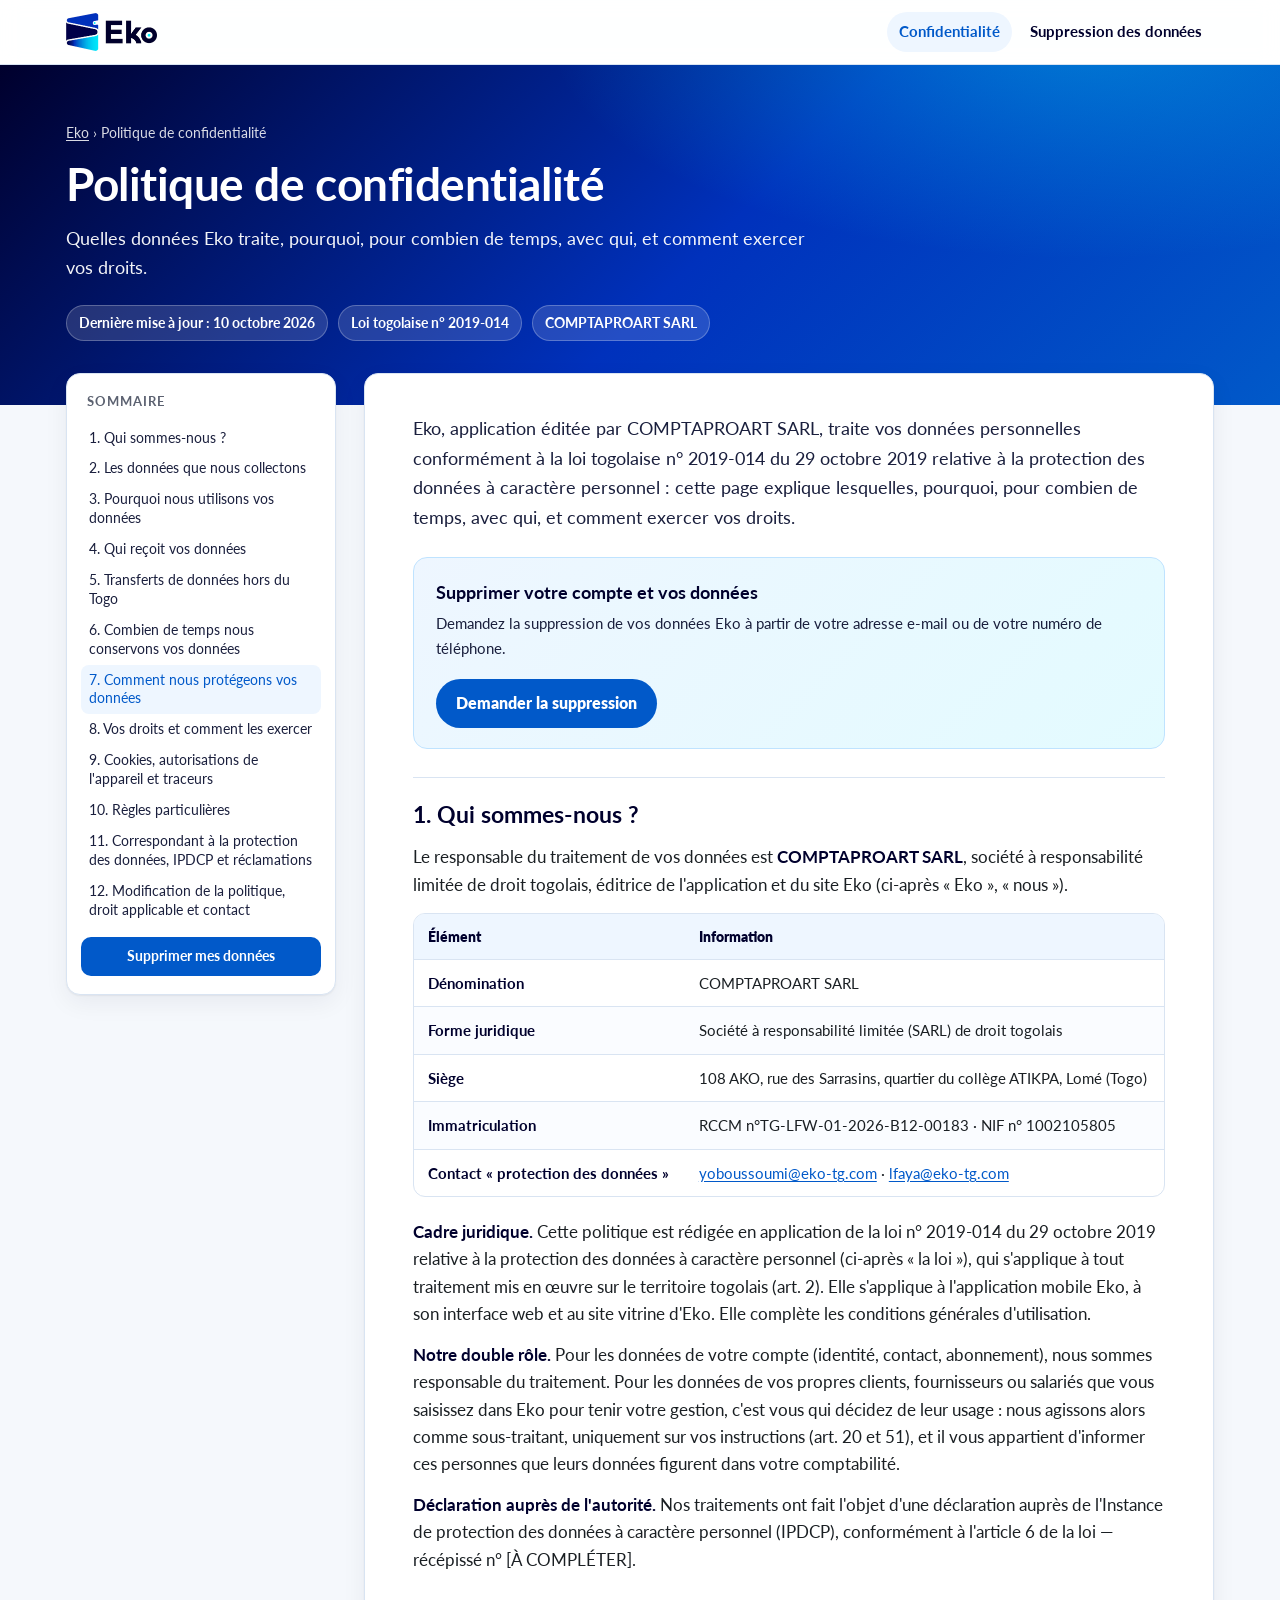
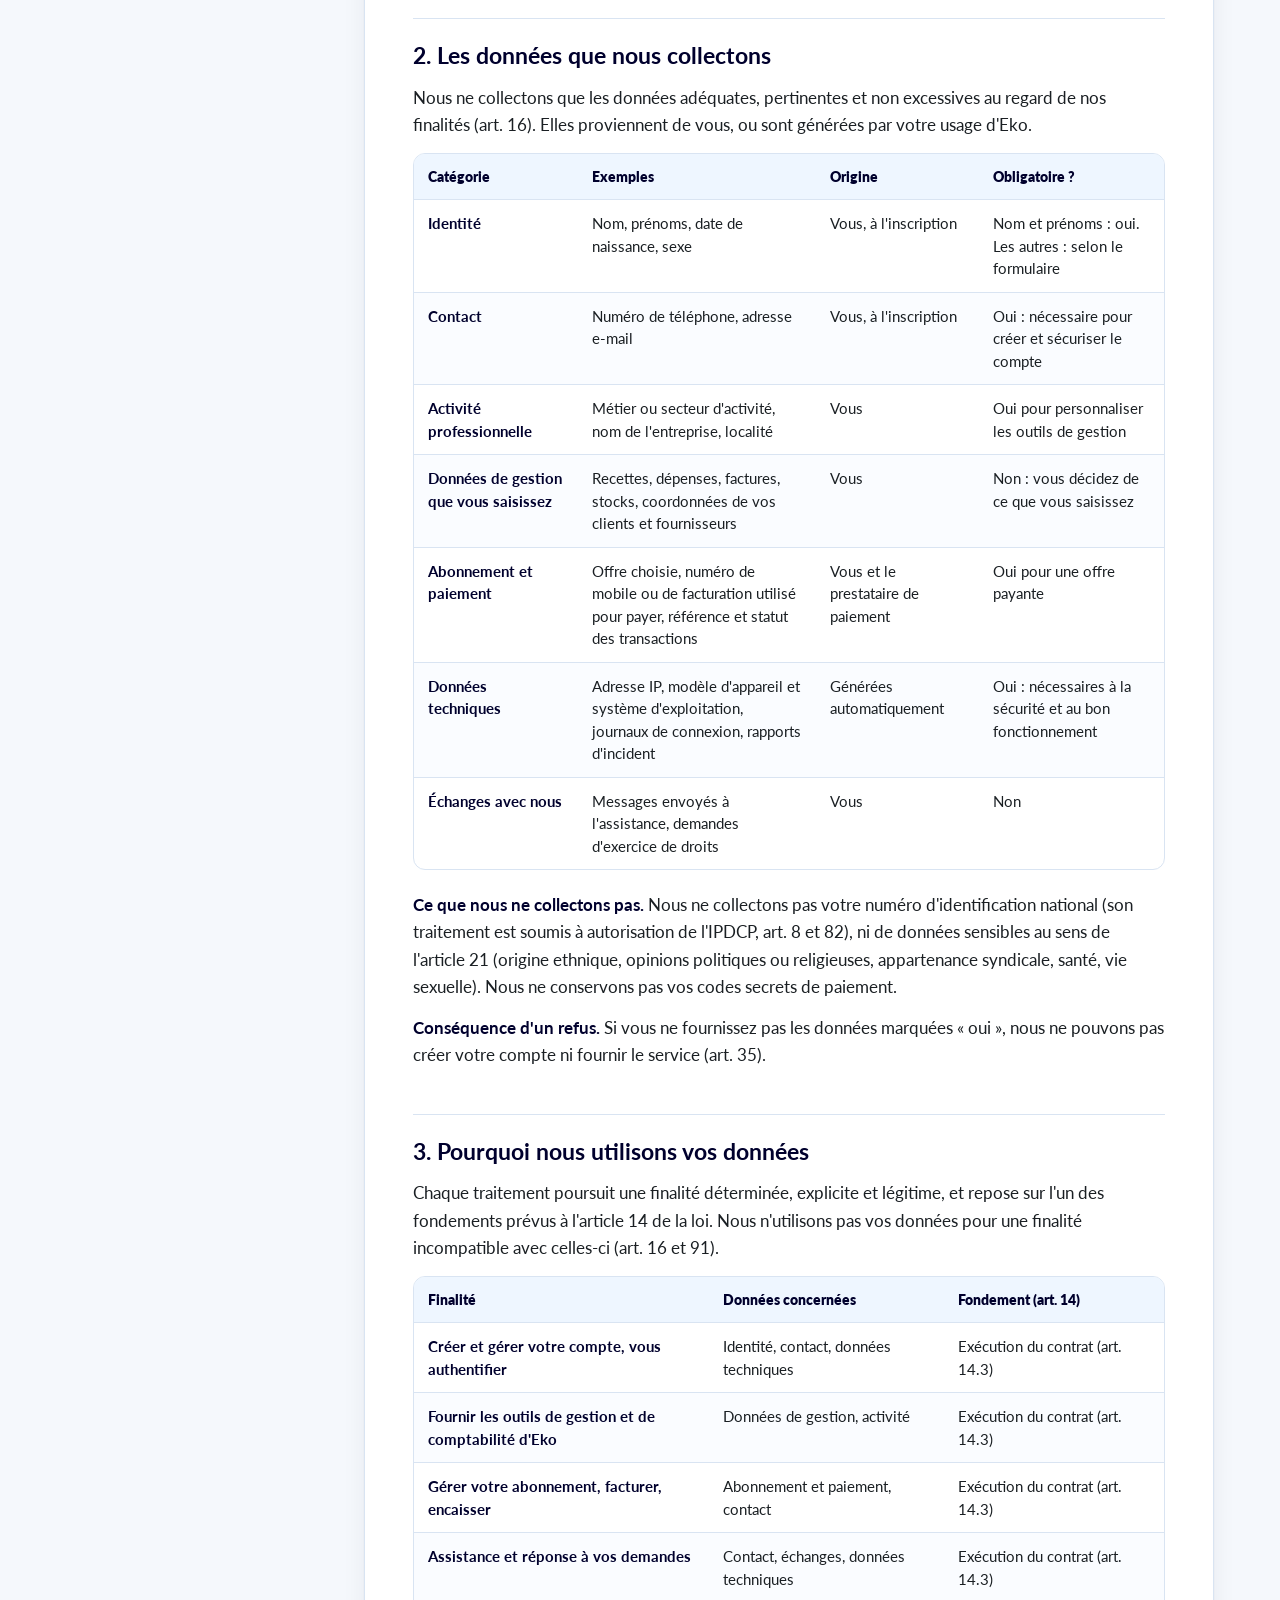
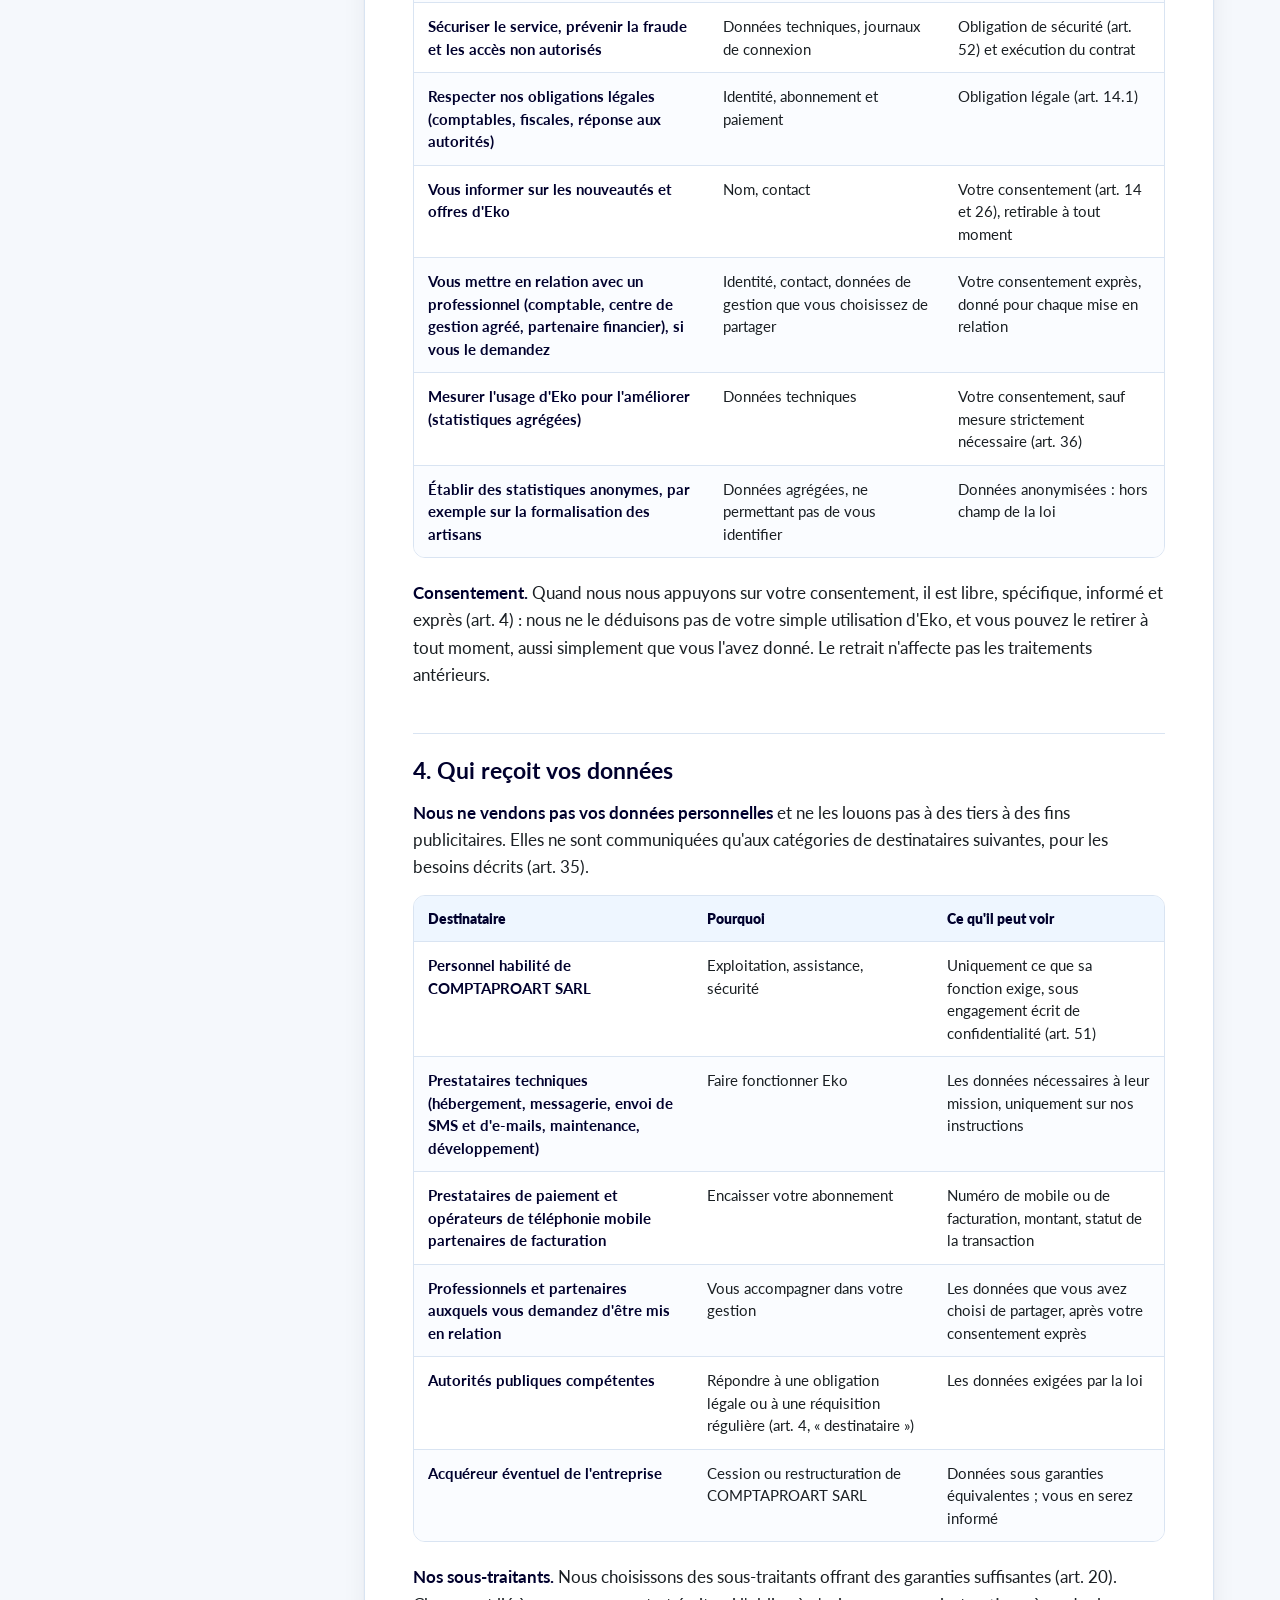
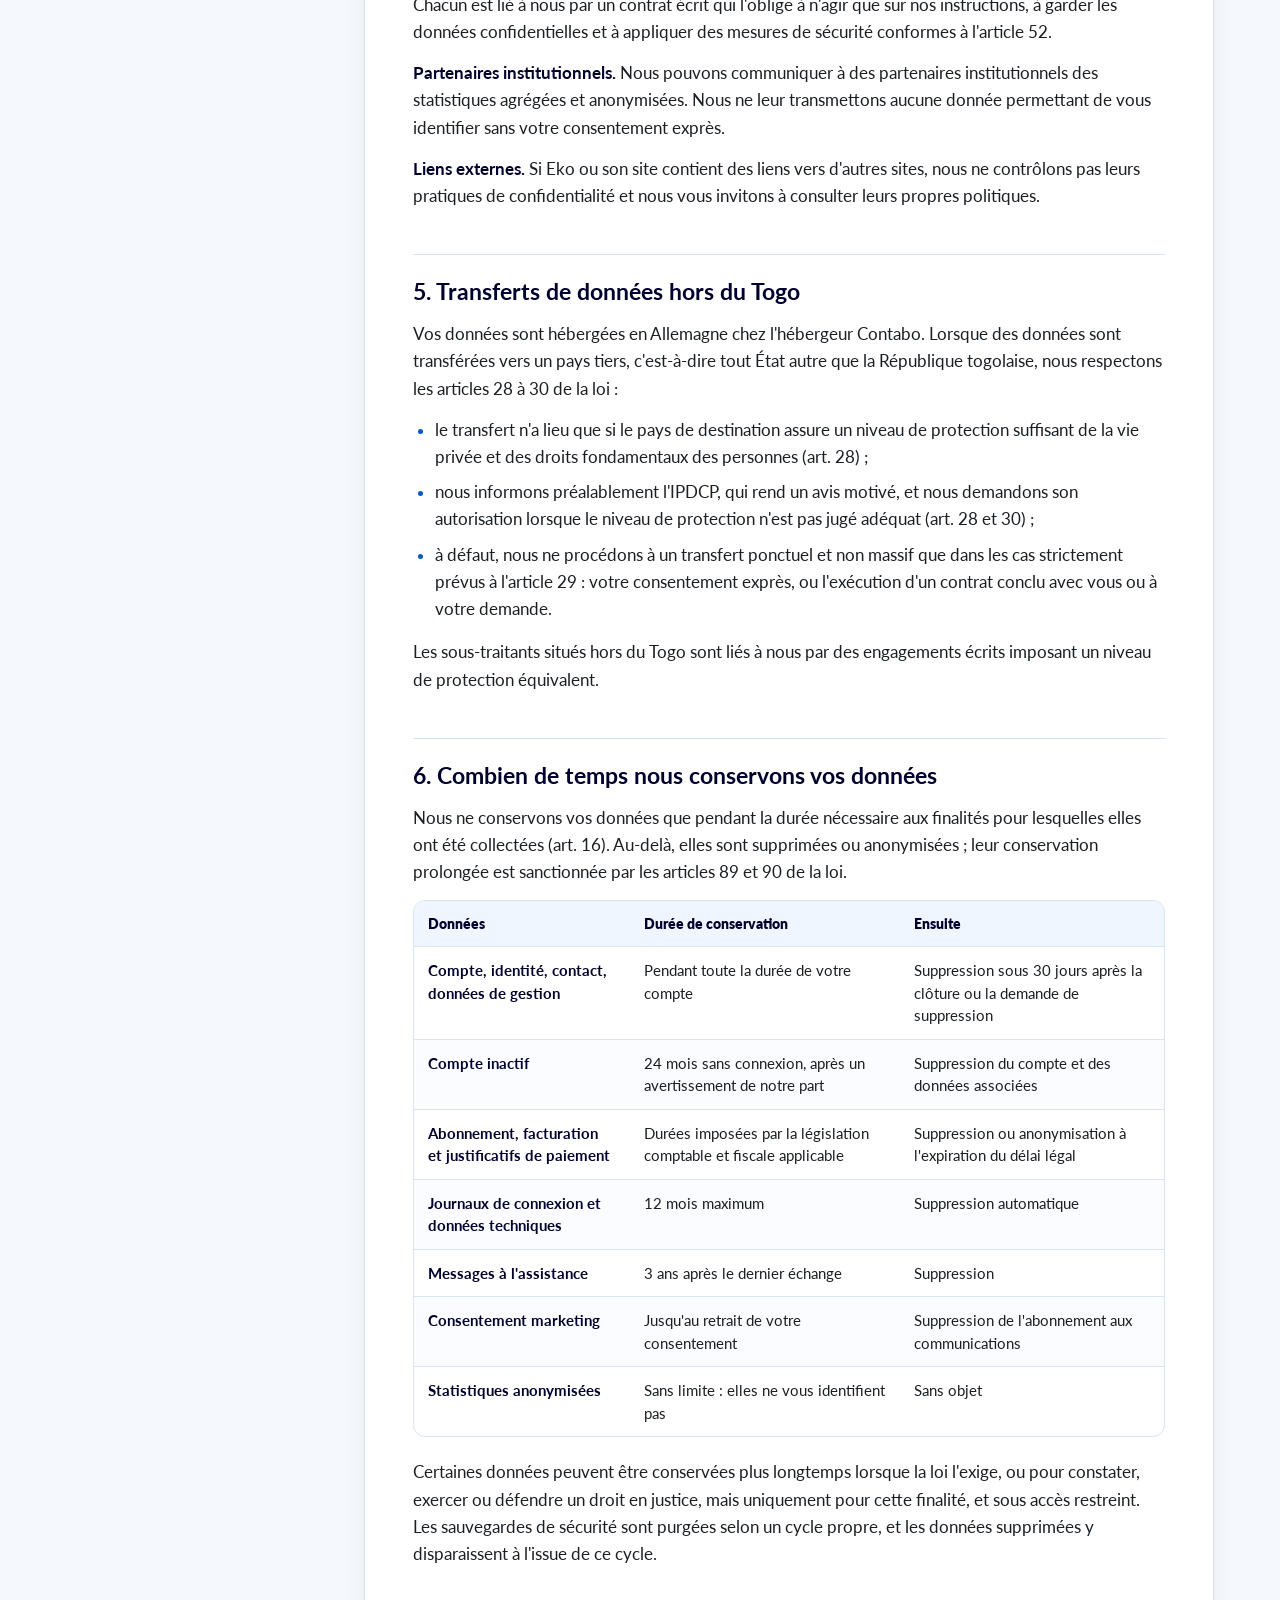
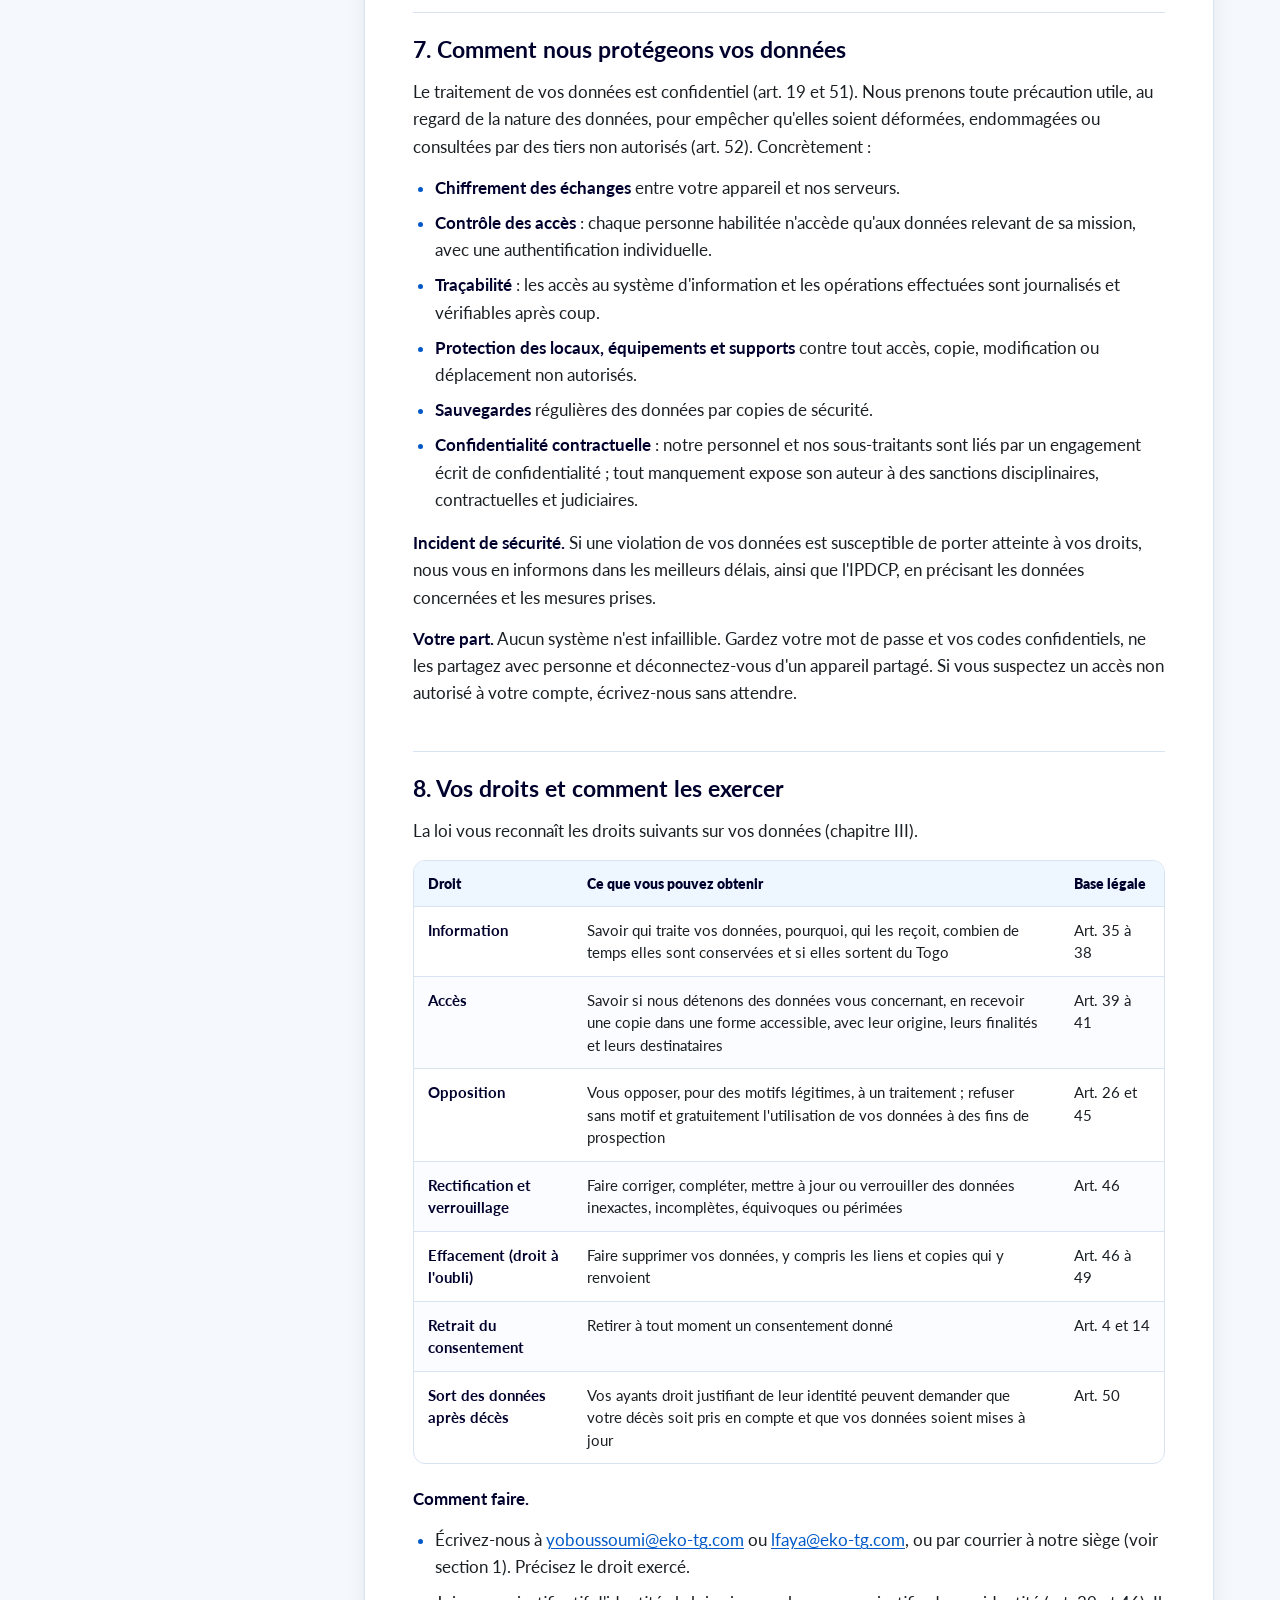
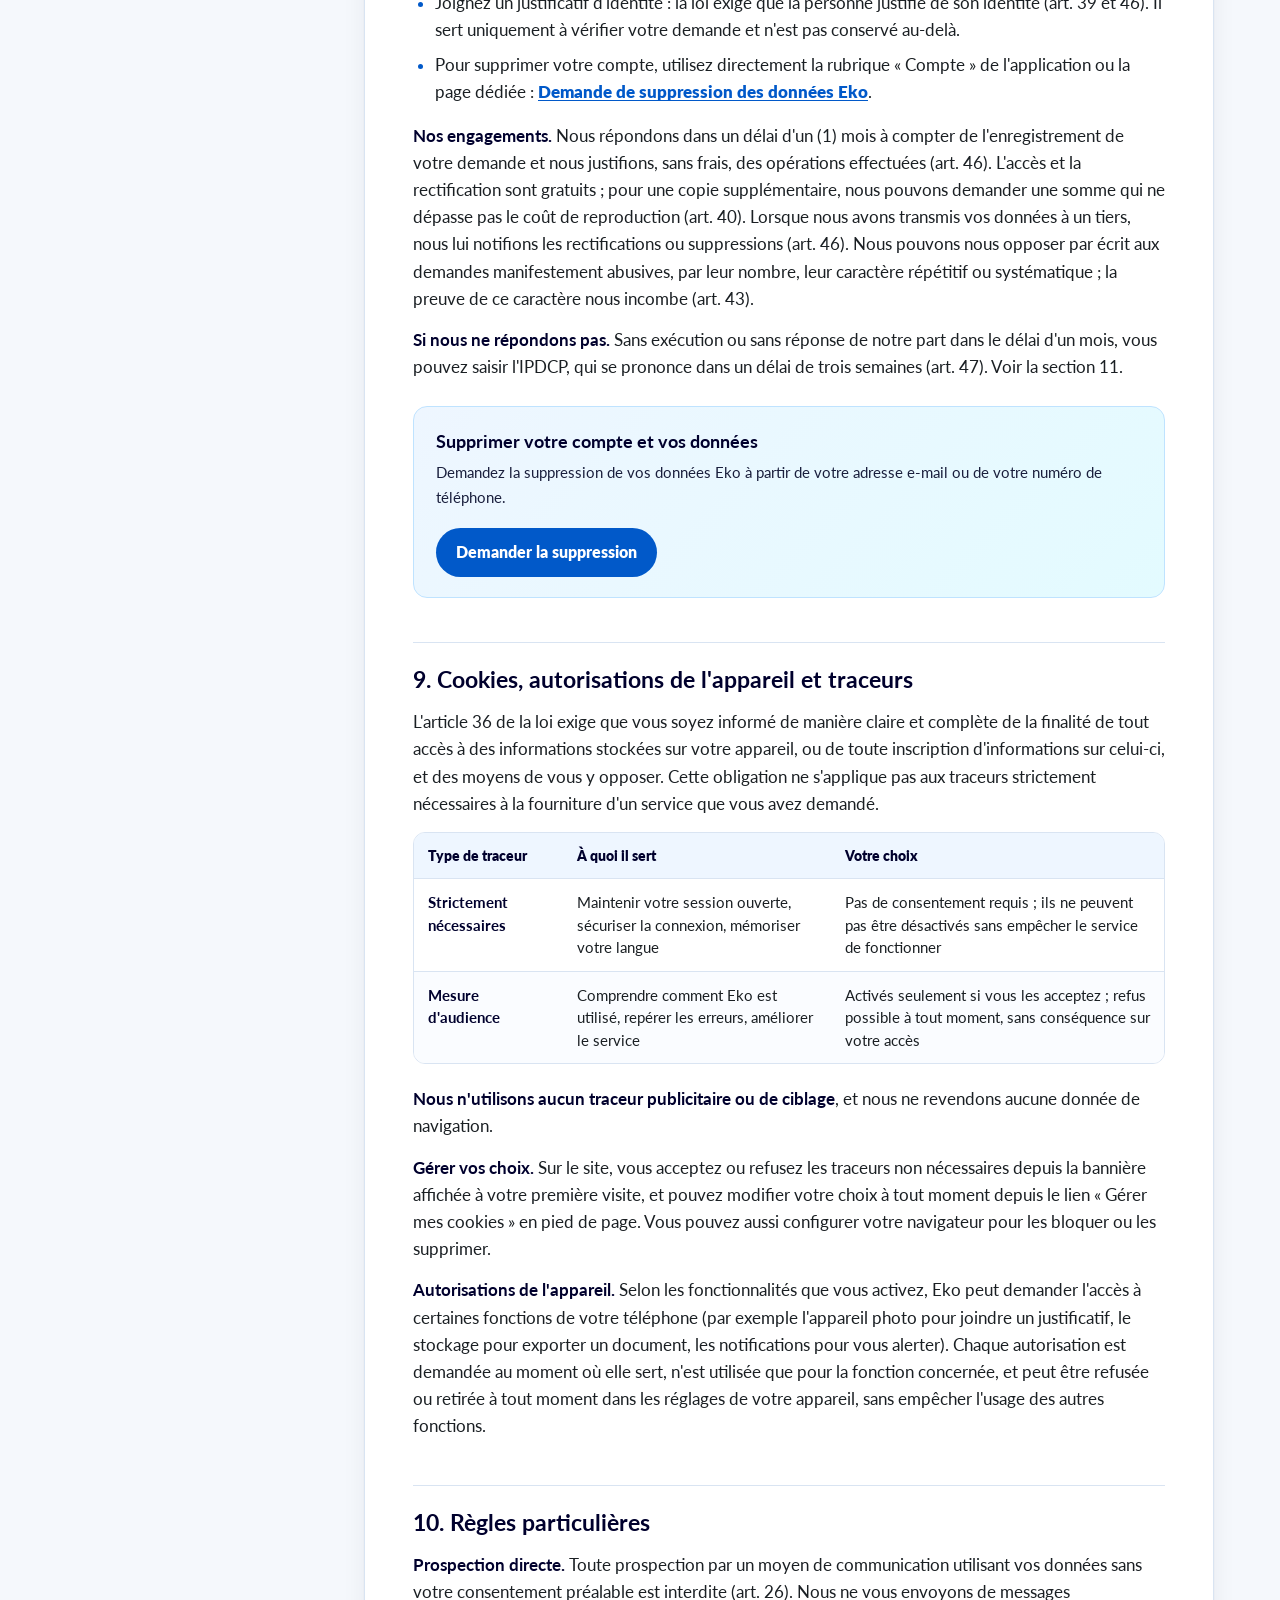
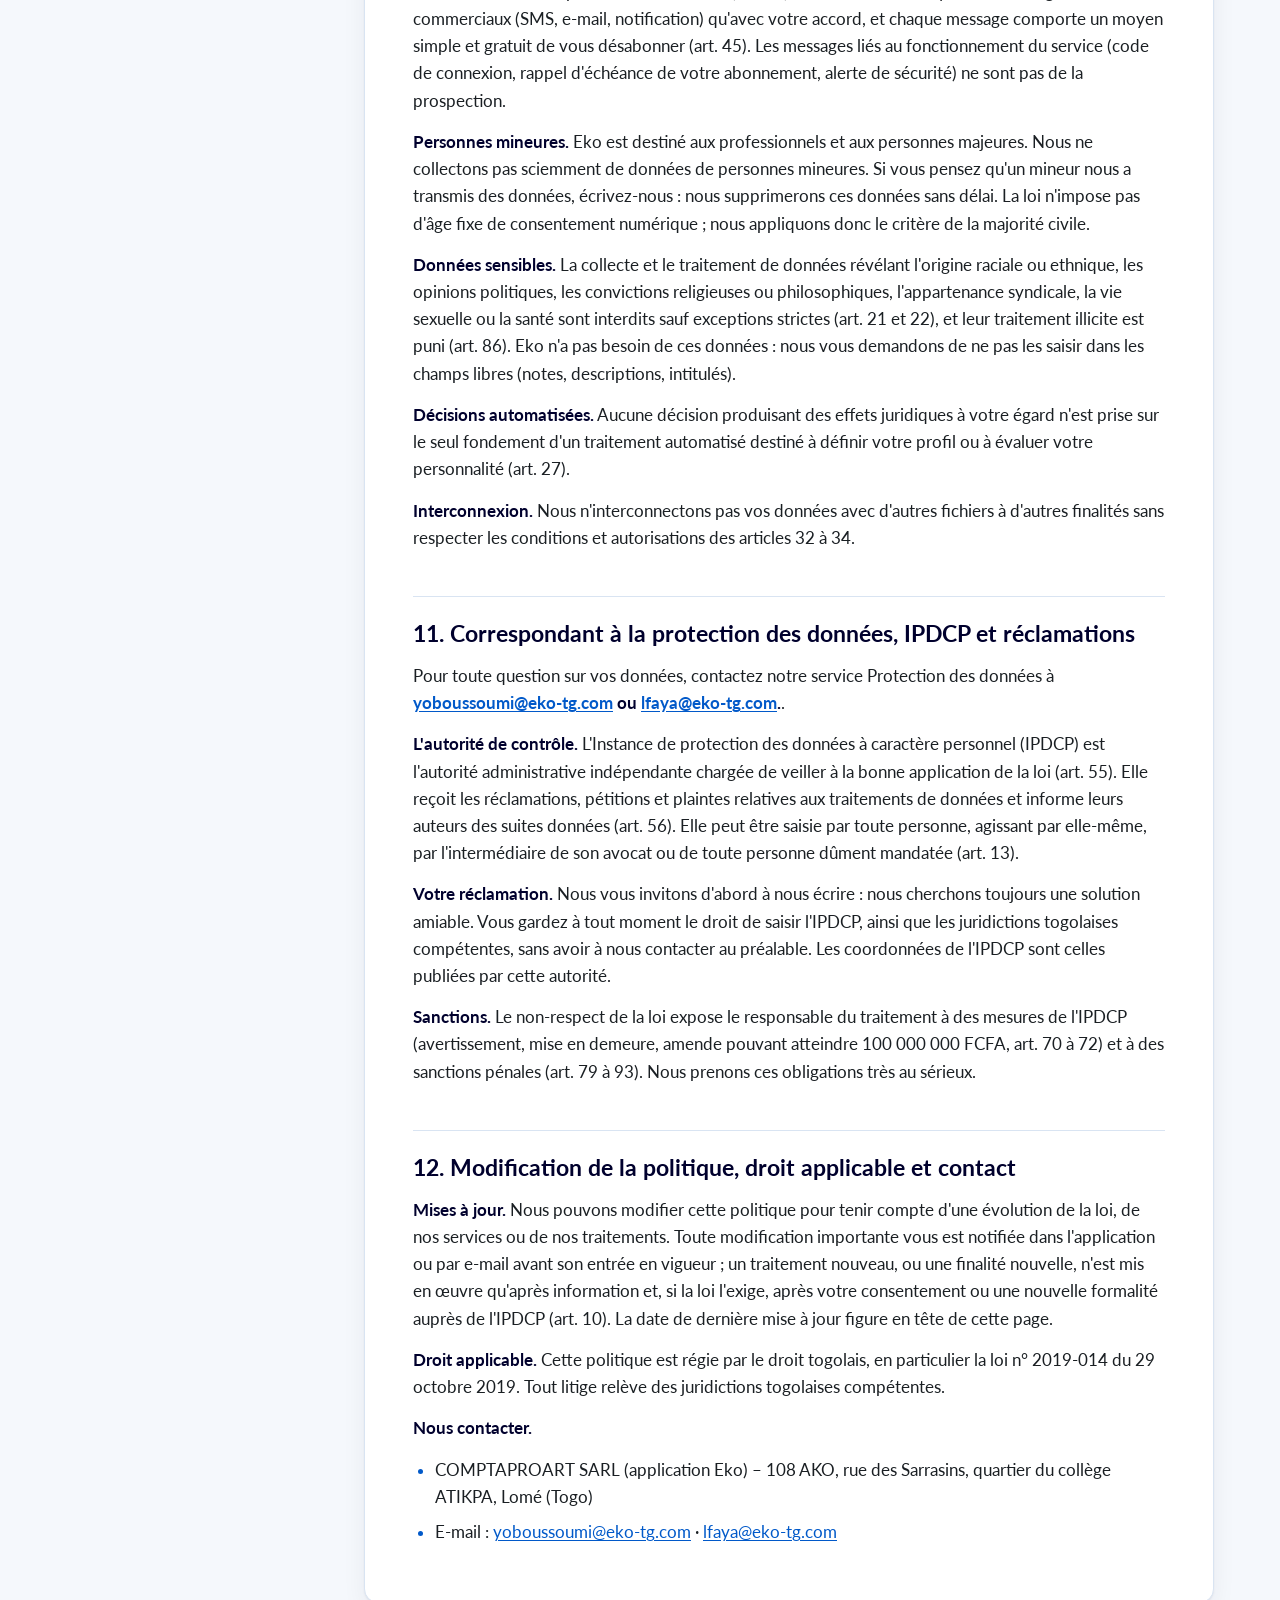
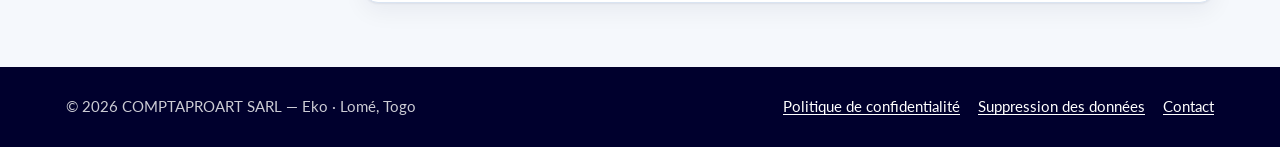
==== index.html @ e2e84494 "Pages Eko : politique de confidentialité et demande de suppression des données" ====
<!doctype html>
<html lang="fr">
<head>
  <meta charset="utf-8">
  <meta name="viewport" content="width=device-width, initial-scale=1">
  <title>Politique de confidentialité – Eko</title>
  <meta name="description" content="Politique de confidentialité de l'application Eko, éditée par COMPTAPROART SARL : données collectées, finalités, destinataires, durées de conservation, sécurité et droits des utilisateurs (loi togolaise n° 2019-014).">
  <meta name="robots" content="index, follow">
  <meta name="theme-color" content="#00002d">
  <meta property="og:type" content="website">
  <meta property="og:title" content="Politique de confidentialité – Eko">
  <meta property="og:description" content="Comment Eko collecte, utilise et protège vos données personnelles, et comment exercer vos droits.">
  <meta property="og:image" content="assets/logo-eko.png">
  <link rel="icon" type="image/png" href="assets/favicon.png">
  <link rel="apple-touch-icon" href="assets/favicon.png">
  <link rel="preconnect" href="https://fonts.googleapis.com">
  <link rel="preconnect" href="https://fonts.gstatic.com" crossorigin>
  <link href="https://fonts.googleapis.com/css2?family=Lato:wght@400;700;900&display=swap" rel="stylesheet">
  <link rel="stylesheet" href="assets/style.css">
</head>
<body>
  <header class="entete">
    <div class="contenu">
      <a class="logo" href="index.html" aria-label="Eko — accueil"><img src="assets/logo-eko.png" alt="Eko" width="90" height="38"></a>
      <nav aria-label="Pages légales">
        <a href="index.html" aria-current="page">Confidentialité</a>
        <a href="suppression-des-donnees.html">Suppression des données</a>
      </nav>
    </div>
  </header>

  <section class="bandeau">
    <div class="contenu">
      <p class="fil"><a href="index.html">Eko</a> › Politique de confidentialité</p>
      <h1>Politique de confidentialité</h1>
      <p class="chapeau">Quelles données Eko traite, pourquoi, pour combien de temps, avec qui, et comment exercer vos droits.</p>
      <div class="meta">
        <span class="pastille">Dernière mise à jour : 10 octobre 2026</span>
        <span class="pastille">Loi togolaise n° 2019-014</span>
        <span class="pastille">COMPTAPROART SARL</span>
      </div>
    </div>
  </section>

  <main class="page">
    <nav class="sommaire" aria-label="Sommaire">
      <h2>Sommaire</h2>
      <ol>
        <li><a href="#s1">1. Qui sommes-nous ?</a></li>
        <li><a href="#s2">2. Les données que nous collectons</a></li>
        <li><a href="#s3">3. Pourquoi nous utilisons vos données</a></li>
        <li><a href="#s4">4. Qui reçoit vos données</a></li>
        <li><a href="#s5">5. Transferts de données hors du Togo</a></li>
        <li><a href="#s6">6. Combien de temps nous conservons vos données</a></li>
        <li><a href="#s7">7. Comment nous protégeons vos données</a></li>
        <li><a href="#s8">8. Vos droits et comment les exercer</a></li>
        <li><a href="#s9">9. Cookies, autorisations de l'appareil et traceurs</a></li>
        <li><a href="#s10">10. Règles particulières</a></li>
        <li><a href="#s11">11. Correspondant à la protection des données, IPDCP et réclamations</a></li>
        <li><a href="#s12">12. Modification de la politique, droit applicable et contact</a></li>
      </ol>
      <a class="cta-mini" href="suppression-des-donnees.html">Supprimer mes données</a>
    </nav>

    <article class="document">
      <p class="intro">Eko, application éditée par COMPTAPROART SARL, traite vos données personnelles conformément à la loi togolaise n° 2019-014 du 29 octobre 2019 relative à la protection des données à caractère personnel : cette page explique lesquelles, pourquoi, pour combien de temps, avec qui, et comment exercer vos droits.</p>
      <aside class="encart-suppression" aria-labelledby="titre-encart">
        <div>
          <h3 id="titre-encart">Supprimer votre compte et vos données</h3>
          <p>Demandez la suppression de vos données Eko à partir de votre adresse e-mail ou de votre numéro de téléphone.</p>
        </div>
        <a class="bouton" href="suppression-des-donnees.html">Demander la suppression</a>
      </aside>
      <h2 id="s1">1. Qui sommes-nous ?</h2>
      <p>Le responsable du traitement de vos données est <strong>COMPTAPROART SARL</strong>, société à responsabilité limitée de droit togolais, éditrice de l'application et du site Eko (ci-après « Eko », « nous »).</p>
      <div class="table-wrap"><table>
      <thead>
      <tr><th scope="col">Élément</th><th scope="col">Information</th></tr>
      </thead>
      <tbody>
      <tr><td>Dénomination</td><td>COMPTAPROART SARL</td></tr>
      <tr><td>Forme juridique</td><td>Société à responsabilité limitée (SARL) de droit togolais</td></tr>
      <tr><td>Siège</td><td>108 AKO, rue des Sarrasins, quartier du collège ATIKPA, Lomé (Togo)</td></tr>
      <tr><td>Immatriculation</td><td>RCCM n°TG-LFW-01-2026-B12-00183 · NIF n° 1002105805</td></tr>
      <tr><td>Contact « protection des données »</td><td><a href="mailto:yoboussoumi@eko-tg.com">yoboussoumi@eko-tg.com</a> · <a href="mailto:lfaya@eko-tg.com">lfaya@eko-tg.com</a></td></tr>
      </tbody></table></div>
      <p><strong>Cadre juridique.</strong> Cette politique est rédigée en application de la loi n° 2019-014 du 29 octobre 2019 relative à la protection des données à caractère personnel (ci-après « la loi »), qui s'applique à tout traitement mis en œuvre sur le territoire togolais (art. 2). Elle s'applique à l'application mobile Eko, à son interface web et au site vitrine d'Eko. Elle complète les conditions générales d'utilisation.</p>
      <p><strong>Notre double rôle.</strong> Pour les données de votre compte (identité, contact, abonnement), nous sommes responsable du traitement. Pour les données de vos propres clients, fournisseurs ou salariés que vous saisissez dans Eko pour tenir votre gestion, c'est vous qui décidez de leur usage : nous agissons alors comme sous-traitant, uniquement sur vos instructions (art. 20 et 51), et il vous appartient d'informer ces personnes que leurs données figurent dans votre comptabilité.</p>
      <p><strong>Déclaration auprès de l'autorité.</strong> Nos traitements ont fait l'objet d'une déclaration auprès de l'Instance de protection des données à caractère personnel (IPDCP), conformément à l'article 6 de la loi — récépissé n° [À COMPLÉTER].</p>
      <h2 id="s2">2. Les données que nous collectons</h2>
      <p>Nous ne collectons que les données adéquates, pertinentes et non excessives au regard de nos finalités (art. 16). Elles proviennent de vous, ou sont générées par votre usage d'Eko.</p>
      <div class="table-wrap"><table>
      <thead>
      <tr><th scope="col">Catégorie</th><th scope="col">Exemples</th><th scope="col">Origine</th><th scope="col">Obligatoire ?</th></tr>
      </thead>
      <tbody>
      <tr><td>Identité</td><td>Nom, prénoms, date de naissance, sexe</td><td>Vous, à l'inscription</td><td>Nom et prénoms : oui. Les autres : selon le formulaire</td></tr>
      <tr><td>Contact</td><td>Numéro de téléphone, adresse e-mail</td><td>Vous, à l'inscription</td><td>Oui : nécessaire pour créer et sécuriser le compte</td></tr>
      <tr><td>Activité professionnelle</td><td>Métier ou secteur d'activité, nom de l'entreprise, localité</td><td>Vous</td><td>Oui pour personnaliser les outils de gestion</td></tr>
      <tr><td>Données de gestion que vous saisissez</td><td>Recettes, dépenses, factures, stocks, coordonnées de vos clients et fournisseurs</td><td>Vous</td><td>Non : vous décidez de ce que vous saisissez</td></tr>
      <tr><td>Abonnement et paiement</td><td>Offre choisie, numéro de mobile ou de facturation utilisé pour payer, référence et statut des transactions</td><td>Vous et le prestataire de paiement</td><td>Oui pour une offre payante</td></tr>
      <tr><td>Données techniques</td><td>Adresse IP, modèle d'appareil et système d'exploitation, journaux de connexion, rapports d'incident</td><td>Générées automatiquement</td><td>Oui : nécessaires à la sécurité et au bon fonctionnement</td></tr>
      <tr><td>Échanges avec nous</td><td>Messages envoyés à l'assistance, demandes d'exercice de droits</td><td>Vous</td><td>Non</td></tr>
      </tbody></table></div>
      <p><strong>Ce que nous ne collectons pas.</strong> Nous ne collectons pas votre numéro d'identification national (son traitement est soumis à autorisation de l'IPDCP, art. 8 et 82), ni de données sensibles au sens de l'article 21 (origine ethnique, opinions politiques ou religieuses, appartenance syndicale, santé, vie sexuelle). Nous ne conservons pas vos codes secrets de paiement.</p>
      <p><strong>Conséquence d'un refus.</strong> Si vous ne fournissez pas les données marquées « oui », nous ne pouvons pas créer votre compte ni fournir le service (art. 35).</p>
      <h2 id="s3">3. Pourquoi nous utilisons vos données</h2>
      <p>Chaque traitement poursuit une finalité déterminée, explicite et légitime, et repose sur l'un des fondements prévus à l'article 14 de la loi. Nous n'utilisons pas vos données pour une finalité incompatible avec celles-ci (art. 16 et 91).</p>
      <div class="table-wrap"><table>
      <thead>
      <tr><th scope="col">Finalité</th><th scope="col">Données concernées</th><th scope="col">Fondement (art. 14)</th></tr>
      </thead>
      <tbody>
      <tr><td>Créer et gérer votre compte, vous authentifier</td><td>Identité, contact, données techniques</td><td>Exécution du contrat (art. 14.3)</td></tr>
      <tr><td>Fournir les outils de gestion et de comptabilité d'Eko</td><td>Données de gestion, activité</td><td>Exécution du contrat (art. 14.3)</td></tr>
      <tr><td>Gérer votre abonnement, facturer, encaisser</td><td>Abonnement et paiement, contact</td><td>Exécution du contrat (art. 14.3)</td></tr>
      <tr><td>Assistance et réponse à vos demandes</td><td>Contact, échanges, données techniques</td><td>Exécution du contrat (art. 14.3)</td></tr>
      <tr><td>Sécuriser le service, prévenir la fraude et les accès non autorisés</td><td>Données techniques, journaux de connexion</td><td>Obligation de sécurité (art. 52) et exécution du contrat</td></tr>
      <tr><td>Respecter nos obligations légales (comptables, fiscales, réponse aux autorités)</td><td>Identité, abonnement et paiement</td><td>Obligation légale (art. 14.1)</td></tr>
      <tr><td>Vous informer sur les nouveautés et offres d'Eko</td><td>Nom, contact</td><td>Votre consentement (art. 14 et 26), retirable à tout moment</td></tr>
      <tr><td>Vous mettre en relation avec un professionnel (comptable, centre de gestion agréé, partenaire financier), si vous le demandez</td><td>Identité, contact, données de gestion que vous choisissez de partager</td><td>Votre consentement exprès, donné pour chaque mise en relation</td></tr>
      <tr><td>Mesurer l'usage d'Eko pour l'améliorer (statistiques agrégées)</td><td>Données techniques</td><td>Votre consentement, sauf mesure strictement nécessaire (art. 36)</td></tr>
      <tr><td>Établir des statistiques anonymes, par exemple sur la formalisation des artisans</td><td>Données agrégées, ne permettant pas de vous identifier</td><td>Données anonymisées : hors champ de la loi</td></tr>
      </tbody></table></div>
      <p><strong>Consentement.</strong> Quand nous nous appuyons sur votre consentement, il est libre, spécifique, informé et exprès (art. 4) : nous ne le déduisons pas de votre simple utilisation d'Eko, et vous pouvez le retirer à tout moment, aussi simplement que vous l'avez donné. Le retrait n'affecte pas les traitements antérieurs.</p>
      <h2 id="s4">4. Qui reçoit vos données</h2>
      <p><strong>Nous ne vendons pas vos données personnelles</strong> et ne les louons pas à des tiers à des fins publicitaires. Elles ne sont communiquées qu'aux catégories de destinataires suivantes, pour les besoins décrits (art. 35).</p>
      <div class="table-wrap"><table>
      <thead>
      <tr><th scope="col">Destinataire</th><th scope="col">Pourquoi</th><th scope="col">Ce qu'il peut voir</th></tr>
      </thead>
      <tbody>
      <tr><td>Personnel habilité de COMPTAPROART SARL</td><td>Exploitation, assistance, sécurité</td><td>Uniquement ce que sa fonction exige, sous engagement écrit de confidentialité (art. 51)</td></tr>
      <tr><td>Prestataires techniques (hébergement, messagerie, envoi de SMS et d'e-mails, maintenance, développement)</td><td>Faire fonctionner Eko</td><td>Les données nécessaires à leur mission, uniquement sur nos instructions</td></tr>
      <tr><td>Prestataires de paiement et opérateurs de téléphonie mobile partenaires de facturation</td><td>Encaisser votre abonnement</td><td>Numéro de mobile ou de facturation, montant, statut de la transaction</td></tr>
      <tr><td>Professionnels et partenaires auxquels vous demandez d'être mis en relation</td><td>Vous accompagner dans votre gestion</td><td>Les données que vous avez choisi de partager, après votre consentement exprès</td></tr>
      <tr><td>Autorités publiques compétentes</td><td>Répondre à une obligation légale ou à une réquisition régulière (art. 4, « destinataire »)</td><td>Les données exigées par la loi</td></tr>
      <tr><td>Acquéreur éventuel de l'entreprise</td><td>Cession ou restructuration de COMPTAPROART SARL</td><td>Données sous garanties équivalentes ; vous en serez informé</td></tr>
      </tbody></table></div>
      <p><strong>Nos sous-traitants.</strong> Nous choisissons des sous-traitants offrant des garanties suffisantes (art. 20). Chacun est lié à nous par un contrat écrit qui l'oblige à n'agir que sur nos instructions, à garder les données confidentielles et à appliquer des mesures de sécurité conformes à l'article 52.</p>
      <p><strong>Partenaires institutionnels.</strong> Nous pouvons communiquer à des partenaires institutionnels des statistiques agrégées et anonymisées. Nous ne leur transmettons aucune donnée permettant de vous identifier sans votre consentement exprès.</p>
      <p><strong>Liens externes.</strong> Si Eko ou son site contient des liens vers d'autres sites, nous ne contrôlons pas leurs pratiques de confidentialité et nous vous invitons à consulter leurs propres politiques.</p>
      <h2 id="s5">5. Transferts de données hors du Togo</h2>
      <p>Vos données sont hébergées en Allemagne chez l'hébergeur Contabo. Lorsque des données sont transférées vers un pays tiers, c'est-à-dire tout État autre que la République togolaise, nous respectons les articles 28 à 30 de la loi :</p>
      <ul>
        <li>le transfert n'a lieu que si le pays de destination assure un niveau de protection suffisant de la vie privée et des droits fondamentaux des personnes (art. 28) ;</li>
        <li>nous informons préalablement l'IPDCP, qui rend un avis motivé, et nous demandons son autorisation lorsque le niveau de protection n'est pas jugé adéquat (art. 28 et 30) ;</li>
        <li>à défaut, nous ne procédons à un transfert ponctuel et non massif que dans les cas strictement prévus à l'article 29 : votre consentement exprès, ou l'exécution d'un contrat conclu avec vous ou à votre demande.</li>
      </ul>
      <p>Les sous-traitants situés hors du Togo sont liés à nous par des engagements écrits imposant un niveau de protection équivalent.</p>
      <h2 id="s6">6. Combien de temps nous conservons vos données</h2>
      <p>Nous ne conservons vos données que pendant la durée nécessaire aux finalités pour lesquelles elles ont été collectées (art. 16). Au-delà, elles sont supprimées ou anonymisées ; leur conservation prolongée est sanctionnée par les articles 89 et 90 de la loi.</p>
      <div class="table-wrap"><table>
      <thead>
      <tr><th scope="col">Données</th><th scope="col">Durée de conservation</th><th scope="col">Ensuite</th></tr>
      </thead>
      <tbody>
      <tr><td>Compte, identité, contact, données de gestion</td><td>Pendant toute la durée de votre compte</td><td>Suppression sous 30 jours après la clôture ou la demande de suppression</td></tr>
      <tr><td>Compte inactif</td><td>24 mois sans connexion, après un avertissement de notre part</td><td>Suppression du compte et des données associées</td></tr>
      <tr><td>Abonnement, facturation et justificatifs de paiement</td><td>Durées imposées par la législation comptable et fiscale applicable</td><td>Suppression ou anonymisation à l'expiration du délai légal</td></tr>
      <tr><td>Journaux de connexion et données techniques</td><td>12 mois maximum</td><td>Suppression automatique</td></tr>
      <tr><td>Messages à l'assistance</td><td>3 ans après le dernier échange</td><td>Suppression</td></tr>
      <tr><td>Consentement marketing</td><td>Jusqu'au retrait de votre consentement</td><td>Suppression de l'abonnement aux communications</td></tr>
      <tr><td>Statistiques anonymisées</td><td>Sans limite : elles ne vous identifient pas</td><td>Sans objet</td></tr>
      </tbody></table></div>
      <p>Certaines données peuvent être conservées plus longtemps lorsque la loi l'exige, ou pour constater, exercer ou défendre un droit en justice, mais uniquement pour cette finalité, et sous accès restreint. Les sauvegardes de sécurité sont purgées selon un cycle propre, et les données supprimées y disparaissent à l'issue de ce cycle.</p>
      <h2 id="s7">7. Comment nous protégeons vos données</h2>
      <p>Le traitement de vos données est confidentiel (art. 19 et 51). Nous prenons toute précaution utile, au regard de la nature des données, pour empêcher qu'elles soient déformées, endommagées ou consultées par des tiers non autorisés (art. 52). Concrètement :</p>
      <ul>
        <li><strong>Chiffrement des échanges</strong> entre votre appareil et nos serveurs.</li>
        <li><strong>Contrôle des accès</strong> : chaque personne habilitée n'accède qu'aux données relevant de sa mission, avec une authentification individuelle.</li>
        <li><strong>Traçabilité</strong> : les accès au système d'information et les opérations effectuées sont journalisés et vérifiables après coup.</li>
        <li><strong>Protection des locaux, équipements et supports</strong> contre tout accès, copie, modification ou déplacement non autorisés.</li>
        <li><strong>Sauvegardes</strong> régulières des données par copies de sécurité.</li>
        <li><strong>Confidentialité contractuelle</strong> : notre personnel et nos sous-traitants sont liés par un engagement écrit de confidentialité ; tout manquement expose son auteur à des sanctions disciplinaires, contractuelles et judiciaires.</li>
      </ul>
      <p><strong>Incident de sécurité.</strong> Si une violation de vos données est susceptible de porter atteinte à vos droits, nous vous en informons dans les meilleurs délais, ainsi que l'IPDCP, en précisant les données concernées et les mesures prises.</p>
      <p><strong>Votre part.</strong> Aucun système n'est infaillible. Gardez votre mot de passe et vos codes confidentiels, ne les partagez avec personne et déconnectez-vous d'un appareil partagé. Si vous suspectez un accès non autorisé à votre compte, écrivez-nous sans attendre.</p>
      <h2 id="s8">8. Vos droits et comment les exercer</h2>
      <p>La loi vous reconnaît les droits suivants sur vos données (chapitre III).</p>
      <div class="table-wrap"><table>
      <thead>
      <tr><th scope="col">Droit</th><th scope="col">Ce que vous pouvez obtenir</th><th scope="col">Base légale</th></tr>
      </thead>
      <tbody>
      <tr><td>Information</td><td>Savoir qui traite vos données, pourquoi, qui les reçoit, combien de temps elles sont conservées et si elles sortent du Togo</td><td>Art. 35 à 38</td></tr>
      <tr><td>Accès</td><td>Savoir si nous détenons des données vous concernant, en recevoir une copie dans une forme accessible, avec leur origine, leurs finalités et leurs destinataires</td><td>Art. 39 à 41</td></tr>
      <tr><td>Opposition</td><td>Vous opposer, pour des motifs légitimes, à un traitement ; refuser sans motif et gratuitement l'utilisation de vos données à des fins de prospection</td><td>Art. 26 et 45</td></tr>
      <tr><td>Rectification et verrouillage</td><td>Faire corriger, compléter, mettre à jour ou verrouiller des données inexactes, incomplètes, équivoques ou périmées</td><td>Art. 46</td></tr>
      <tr><td>Effacement (droit à l'oubli)</td><td>Faire supprimer vos données, y compris les liens et copies qui y renvoient</td><td>Art. 46 à 49</td></tr>
      <tr><td>Retrait du consentement</td><td>Retirer à tout moment un consentement donné</td><td>Art. 4 et 14</td></tr>
      <tr><td>Sort des données après décès</td><td>Vos ayants droit justifiant de leur identité peuvent demander que votre décès soit pris en compte et que vos données soient mises à jour</td><td>Art. 50</td></tr>
      </tbody></table></div>
      <p><strong>Comment faire.</strong></p>
      <ul>
        <li>Écrivez-nous à <a href="mailto:yoboussoumi@eko-tg.com">yoboussoumi@eko-tg.com</a> ou <a href="mailto:lfaya@eko-tg.com">lfaya@eko-tg.com</a>, ou par courrier à notre siège (voir section 1). Précisez le droit exercé.</li>
        <li>Joignez un justificatif d'identité : la loi exige que la personne justifie de son identité (art. 39 et 46). Il sert uniquement à vérifier votre demande et n'est pas conservé au-delà.</li>
        <li>Pour supprimer votre compte, utilisez directement la rubrique « Compte » de l'application ou la page dédiée : <a class="lien-suppression" href="suppression-des-donnees.html">Demande de suppression des données Eko</a>.</li>
      </ul>
      <p><strong>Nos engagements.</strong> Nous répondons dans un délai d'un (1) mois à compter de l'enregistrement de votre demande et nous justifions, sans frais, des opérations effectuées (art. 46). L'accès et la rectification sont gratuits ; pour une copie supplémentaire, nous pouvons demander une somme qui ne dépasse pas le coût de reproduction (art. 40). Lorsque nous avons transmis vos données à un tiers, nous lui notifions les rectifications ou suppressions (art. 46). Nous pouvons nous opposer par écrit aux demandes manifestement abusives, par leur nombre, leur caractère répétitif ou systématique ; la preuve de ce caractère nous incombe (art. 43).</p>
      <p><strong>Si nous ne répondons pas.</strong> Sans exécution ou sans réponse de notre part dans le délai d'un mois, vous pouvez saisir l'IPDCP, qui se prononce dans un délai de trois semaines (art. 47). Voir la section 11.</p>
      <aside class="encart-suppression" aria-labelledby="titre-encart-2">
        <div>
          <h3 id="titre-encart-2">Supprimer votre compte et vos données</h3>
          <p>Demandez la suppression de vos données Eko à partir de votre adresse e-mail ou de votre numéro de téléphone.</p>
        </div>
        <a class="bouton" href="suppression-des-donnees.html">Demander la suppression</a>
      </aside>
      <h2 id="s9">9. Cookies, autorisations de l'appareil et traceurs</h2>
      <p>L'article 36 de la loi exige que vous soyez informé de manière claire et complète de la finalité de tout accès à des informations stockées sur votre appareil, ou de toute inscription d'informations sur celui-ci, et des moyens de vous y opposer. Cette obligation ne s'applique pas aux traceurs strictement nécessaires à la fourniture d'un service que vous avez demandé.</p>
      <div class="table-wrap"><table>
      <thead>
      <tr><th scope="col">Type de traceur</th><th scope="col">À quoi il sert</th><th scope="col">Votre choix</th></tr>
      </thead>
      <tbody>
      <tr><td>Strictement nécessaires</td><td>Maintenir votre session ouverte, sécuriser la connexion, mémoriser votre langue</td><td>Pas de consentement requis ; ils ne peuvent pas être désactivés sans empêcher le service de fonctionner</td></tr>
      <tr><td>Mesure d'audience</td><td>Comprendre comment Eko est utilisé, repérer les erreurs, améliorer le service</td><td>Activés seulement si vous les acceptez ; refus possible à tout moment, sans conséquence sur votre accès</td></tr>
      </tbody></table></div>
      <p><strong>Nous n'utilisons aucun traceur publicitaire ou de ciblage</strong>, et nous ne revendons aucune donnée de navigation.</p>
      <p><strong>Gérer vos choix.</strong> Sur le site, vous acceptez ou refusez les traceurs non nécessaires depuis la bannière affichée à votre première visite, et pouvez modifier votre choix à tout moment depuis le lien « Gérer mes cookies » en pied de page. Vous pouvez aussi configurer votre navigateur pour les bloquer ou les supprimer.</p>
      <p><strong>Autorisations de l'appareil.</strong> Selon les fonctionnalités que vous activez, Eko peut demander l'accès à certaines fonctions de votre téléphone (par exemple l'appareil photo pour joindre un justificatif, le stockage pour exporter un document, les notifications pour vous alerter). Chaque autorisation est demandée au moment où elle sert, n'est utilisée que pour la fonction concernée, et peut être refusée ou retirée à tout moment dans les réglages de votre appareil, sans empêcher l'usage des autres fonctions.</p>
      <h2 id="s10">10. Règles particulières</h2>
      <p><strong>Prospection directe.</strong> Toute prospection par un moyen de communication utilisant vos données sans votre consentement préalable est interdite (art. 26). Nous ne vous envoyons de messages commerciaux (SMS, e-mail, notification) qu'avec votre accord, et chaque message comporte un moyen simple et gratuit de vous désabonner (art. 45). Les messages liés au fonctionnement du service (code de connexion, rappel d'échéance de votre abonnement, alerte de sécurité) ne sont pas de la prospection.</p>
      <p><strong>Personnes mineures.</strong> Eko est destiné aux professionnels et aux personnes majeures. Nous ne collectons pas sciemment de données de personnes mineures. Si vous pensez qu'un mineur nous a transmis des données, écrivez-nous : nous supprimerons ces données sans délai. La loi n'impose pas d'âge fixe de consentement numérique ; nous appliquons donc le critère de la majorité civile.</p>
      <p><strong>Données sensibles.</strong> La collecte et le traitement de données révélant l'origine raciale ou ethnique, les opinions politiques, les convictions religieuses ou philosophiques, l'appartenance syndicale, la vie sexuelle ou la santé sont interdits sauf exceptions strictes (art. 21 et 22), et leur traitement illicite est puni (art. 86). Eko n'a pas besoin de ces données : nous vous demandons de ne pas les saisir dans les champs libres (notes, descriptions, intitulés).</p>
      <p><strong>Décisions automatisées.</strong> Aucune décision produisant des effets juridiques à votre égard n'est prise sur le seul fondement d'un traitement automatisé destiné à définir votre profil ou à évaluer votre personnalité (art. 27).</p>
      <p><strong>Interconnexion.</strong> Nous n'interconnectons pas vos données avec d'autres fichiers à d'autres finalités sans respecter les conditions et autorisations des articles 32 à 34.</p>
      <h2 id="s11">11. Correspondant à la protection des données, IPDCP et réclamations</h2>
      <p>Pour toute question sur vos données, contactez notre service Protection des données à<strong> <a href="mailto:yoboussoumi@eko-tg.com">yoboussoumi@eko-tg.com</a> ou <a href="mailto:lfaya@eko-tg.com">lfaya@eko-tg.com</a>.</strong>.</p>
      <p><strong>L'autorité de contrôle.</strong> L'Instance de protection des données à caractère personnel (IPDCP) est l'autorité administrative indépendante chargée de veiller à la bonne application de la loi (art. 55). Elle reçoit les réclamations, pétitions et plaintes relatives aux traitements de données et informe leurs auteurs des suites données (art. 56). Elle peut être saisie par toute personne, agissant par elle-même, par l'intermédiaire de son avocat ou de toute personne dûment mandatée (art. 13).</p>
      <p><strong>Votre réclamation.</strong> Nous vous invitons d'abord à nous écrire : nous cherchons toujours une solution amiable. Vous gardez à tout moment le droit de saisir l'IPDCP, ainsi que les juridictions togolaises compétentes, sans avoir à nous contacter au préalable. Les coordonnées de l'IPDCP sont celles publiées par cette autorité.</p>
      <p><strong>Sanctions.</strong> Le non-respect de la loi expose le responsable du traitement à des mesures de l'IPDCP (avertissement, mise en demeure, amende pouvant atteindre 100 000 000 FCFA, art. 70 à 72) et à des sanctions pénales (art. 79 à 93). Nous prenons ces obligations très au sérieux.</p>
      <h2 id="s12">12. Modification de la politique, droit applicable et contact</h2>
      <p><strong>Mises à jour.</strong> Nous pouvons modifier cette politique pour tenir compte d'une évolution de la loi, de nos services ou de nos traitements. Toute modification importante vous est notifiée dans l'application ou par e-mail avant son entrée en vigueur ; un traitement nouveau, ou une finalité nouvelle, n'est mis en œuvre qu'après information et, si la loi l'exige, après votre consentement ou une nouvelle formalité auprès de l'IPDCP (art. 10). La date de dernière mise à jour figure en tête de cette page.</p>
      <p><strong>Droit applicable.</strong> Cette politique est régie par le droit togolais, en particulier la loi n° 2019-014 du 29 octobre 2019. Tout litige relève des juridictions togolaises compétentes.</p>
      <p><strong>Nous contacter.</strong></p>
      <ul>
        <li>COMPTAPROART SARL (application Eko) – 108 AKO, rue des Sarrasins, quartier du collège ATIKPA, Lomé (Togo)</li>
        <li>E-mail : <a href="mailto:yoboussoumi@eko-tg.com">yoboussoumi@eko-tg.com</a> · <a href="mailto:lfaya@eko-tg.com">lfaya@eko-tg.com</a></li>
      </ul>
    </article>
  </main>

  <footer class="pied">
    <div class="contenu">
      <span>© 2026 COMPTAPROART SARL — Eko · Lomé, Togo</span>
      <nav aria-label="Liens de pied de page">
        <a href="index.html">Politique de confidentialité</a>
        <a href="suppression-des-donnees.html">Suppression des données</a>
        <a href="mailto:yoboussoumi@eko-tg.com">Contact</a>
      </nav>
    </div>
  </footer>

  <script>
    // Surligne la section courante dans le sommaire.
    (function () {
      var liens = document.querySelectorAll('.sommaire ol a');
      if (!('IntersectionObserver' in window) || !liens.length) return;
      var parId = {};
      liens.forEach(function (a) { parId[a.getAttribute('href').slice(1)] = a; });
      var obs = new IntersectionObserver(function (entrees) {
        entrees.forEach(function (e) {
          if (!e.isIntersecting) return;
          liens.forEach(function (a) { a.classList.remove('actif'); });
          var a = parId[e.target.id];
          if (a) a.classList.add('actif');
        });
      }, { rootMargin: '-90px 0px -70% 0px' });
      document.querySelectorAll('.document h2[id]').forEach(function (h) { obs.observe(h); });
    })();
  </script>
</body>
</html>
---- assets/style.css ----
/* Eko — pages légales (politique de confidentialité, suppression des données) */
:root {
  --encre: #00002d;
  --encre-douce: #1a1f3d;
  --texte: #1a1f23;
  --gris: #5b6170;
  --primaire: #0159c9;
  --primaire-fonce: #0031bc;
  --cyan: #00c8ef;
  --ciel: #86d3ff;
  --carte: #eef6ff;
  --bord: #d9e4f2;
  --fond: #ffffff;
  --fond-doux: #f5f8fc;
  --succes: #058a25;
  --erreur: #c8102e;
  --rayon: 14px;
  --ombre: 0 1px 2px rgba(0, 0, 45, .06), 0 8px 24px rgba(0, 0, 45, .06);
}

* { box-sizing: border-box; }
html { scroll-behavior: smooth; scroll-padding-top: 88px; -webkit-text-size-adjust: 100%; }
body {
  margin: 0;
  font-family: 'Lato', ui-sans-serif, system-ui, -apple-system, 'Segoe UI', Roboto, sans-serif;
  font-size: 16.5px;
  line-height: 1.65;
  color: var(--texte);
  background: var(--fond-doux);
}
a { color: var(--primaire); text-underline-offset: 2px; }
a:hover { color: var(--primaire-fonce); }
img { max-width: 100%; height: auto; }

/* En-tête */
.entete {
  position: sticky; top: 0; z-index: 20;
  background: rgba(255, 255, 255, .92);
  backdrop-filter: saturate(160%) blur(10px);
  border-bottom: 1px solid var(--bord);
}
.entete .contenu {
  max-width: 1180px; margin: 0 auto; padding: 12px 16px;
  display: flex; align-items: center; justify-content: space-between; gap: 16px;
}
.entete .logo img { display: block; height: 38px; width: auto; }
.entete nav { display: flex; gap: 6px; flex-wrap: wrap; }
.entete nav a {
  font-size: 14.5px; font-weight: 700; text-decoration: none; color: var(--encre);
  padding: 8px 12px; border-radius: 999px;
}
.entete nav a:hover { background: var(--carte); color: var(--primaire); }
.entete nav a[aria-current="page"] { background: var(--carte); color: var(--primaire); }

/* Bandeau */
.bandeau {
  position: relative; overflow: hidden; color: #fff;
  background:
    radial-gradient(900px 380px at 85% -10%, rgba(0, 200, 239, .45), transparent 60%),
    linear-gradient(135deg, var(--encre) 0%, var(--primaire-fonce) 55%, var(--primaire) 100%);
}
.bandeau .contenu { max-width: 1180px; margin: 0 auto; padding: 56px 16px 64px; }
.fil { font-size: 14px; opacity: .85; margin: 0 0 14px; }
.fil a { color: #fff; }
.bandeau h1 { font-size: clamp(30px, 5vw, 46px); line-height: 1.15; margin: 0 0 14px; letter-spacing: -.01em; }
.bandeau .chapeau { max-width: 760px; font-size: 17.5px; margin: 0; opacity: .95; }
.meta { display: flex; flex-wrap: wrap; gap: 10px; margin-top: 22px; }
.pastille {
  display: inline-flex; align-items: center; gap: 8px;
  font-size: 13.5px; font-weight: 700;
  padding: 6px 12px; border-radius: 999px;
  background: rgba(255, 255, 255, .14); border: 1px solid rgba(255, 255, 255, .25);
}

/* Mise en page */
.page {
  max-width: 1180px; margin: -32px auto 0; padding: 0 16px 64px;
  display: grid; grid-template-columns: 270px minmax(0, 1fr); gap: 28px; align-items: start;
  position: relative;
}
.sommaire {
  position: sticky; top: 84px;
  background: var(--fond); border: 1px solid var(--bord); border-radius: var(--rayon);
  box-shadow: var(--ombre); padding: 18px 14px; font-size: 14px;
}
.sommaire h2 { font-size: 12.5px; text-transform: uppercase; letter-spacing: .08em; color: var(--gris); margin: 0 6px 10px; }
.sommaire ol { list-style: none; margin: 0; padding: 0; }
.sommaire a {
  display: block; padding: 6px 8px; border-radius: 8px; text-decoration: none; color: var(--encre-douce); line-height: 1.35;
}
.sommaire a:hover, .sommaire a.actif { background: var(--carte); color: var(--primaire); }
.sommaire .cta-mini {
  display: block; margin-top: 12px; padding: 10px 12px; border-radius: 10px; text-align: center;
  background: var(--primaire); color: #fff; font-weight: 700; text-decoration: none;
}
.sommaire .cta-mini:hover { background: var(--primaire-fonce); color: #fff; }

.document {
  background: var(--fond); border: 1px solid var(--bord); border-radius: var(--rayon);
  box-shadow: var(--ombre); padding: 40px 48px; min-width: 0;
}
.document h2 {
  font-size: 23px; line-height: 1.3; color: var(--encre);
  margin: 44px 0 14px; padding-top: 22px; border-top: 1px solid var(--bord);
}
.document h2:first-of-type { margin-top: 28px; }
.document p { margin: 0 0 14px; }
.document ul { margin: 0 0 16px; padding-left: 22px; }
.document li { margin-bottom: 8px; }
.document li::marker { color: var(--primaire); }
.document strong { color: var(--encre); }
.intro { font-size: 18px; color: var(--encre-douce); }

/* Tableaux */
.table-wrap { overflow-x: auto; margin: 6px 0 22px; border: 1px solid var(--bord); border-radius: 12px; }
table { width: 100%; border-collapse: collapse; font-size: 15px; line-height: 1.5; }
th, td { text-align: left; vertical-align: top; padding: 12px 14px; border-bottom: 1px solid var(--bord); }
thead th { background: var(--carte); color: var(--encre); font-weight: 800; font-size: 14px; white-space: nowrap; }
tbody tr:last-child td { border-bottom: 0; }
tbody tr:nth-child(even) td { background: #fafcff; }
tbody td:first-child { font-weight: 700; color: var(--encre); }

/* Encarts */
.encart-suppression {
  display: flex; gap: 18px; align-items: center; justify-content: space-between; flex-wrap: wrap;
  margin: 24px 0 8px; padding: 20px 22px; border-radius: var(--rayon);
  background: linear-gradient(135deg, var(--carte), #e3fbff);
  border: 1px solid #bfe3ff;
}
.encart-suppression h3 { margin: 0 0 4px; font-size: 18px; color: var(--encre); }
.encart-suppression p { margin: 0; color: var(--encre-douce); font-size: 15px; }
.bouton {
  display: inline-flex; align-items: center; justify-content: center; gap: 8px;
  font: inherit; font-weight: 800; font-size: 15.5px; text-decoration: none; cursor: pointer;
  padding: 12px 20px; border-radius: 999px; border: 0;
  background: var(--primaire); color: #fff; white-space: nowrap;
}
.bouton:hover { background: var(--primaire-fonce); color: #fff; }
.bouton:focus-visible, .sommaire a:focus-visible, .entete a:focus-visible { outline: 3px solid var(--cyan); outline-offset: 2px; }
.bouton.secondaire { background: #fff; color: var(--primaire); border: 1.5px solid var(--primaire); }
.bouton.secondaire:hover { background: var(--carte); color: var(--primaire-fonce); }
.lien-suppression { font-weight: 800; }
.a-completer { background: #fff4c2; padding: 0 4px; border-radius: 4px; }

/* Pied de page */
.pied { background: var(--encre); color: rgba(255, 255, 255, .8); font-size: 14.5px; }
.pied .contenu {
  max-width: 1180px; margin: 0 auto; padding: 28px 16px;
  display: flex; flex-wrap: wrap; gap: 12px 28px; justify-content: space-between; align-items: center;
}
.pied a { color: #fff; }
.pied nav { display: flex; gap: 18px; flex-wrap: wrap; }

/* Formulaire de suppression */
.colonne { max-width: 860px; margin: -32px auto 0; padding: 0 16px 64px; position: relative; display: grid; gap: 22px; }
.carte { background: var(--fond); border: 1px solid var(--bord); border-radius: var(--rayon); box-shadow: var(--ombre); padding: 32px 36px; }
.carte h2 { margin: 0 0 12px; font-size: 22px; color: var(--encre); }
.carte p { margin: 0 0 12px; }
.etapes { counter-reset: e; list-style: none; padding: 0; margin: 0; display: grid; gap: 12px; }
.etapes li { counter-increment: e; position: relative; padding-left: 44px; }
.etapes li::before {
  content: counter(e); position: absolute; left: 0; top: 0;
  width: 30px; height: 30px; border-radius: 50%; display: grid; place-items: center;
  background: var(--carte); color: var(--primaire); font-weight: 800; font-size: 14px;
}
.choix { display: grid; grid-template-columns: 1fr 1fr; gap: 10px; margin: 6px 0 18px; border: 0; padding: 0; }
.choix legend { font-weight: 800; color: var(--encre); margin-bottom: 8px; padding: 0; }
.choix label {
  display: flex; align-items: center; gap: 10px; cursor: pointer;
  padding: 14px 16px; border: 1.5px solid var(--bord); border-radius: 12px; font-weight: 700;
}
.choix input { accent-color: var(--primaire); width: 18px; height: 18px; margin: 0; }
.choix label:has(input:checked) { border-color: var(--primaire); background: var(--carte); color: var(--primaire-fonce); }
.champ { margin-bottom: 18px; }
.champ label { display: block; font-weight: 800; color: var(--encre); margin-bottom: 6px; }
.champ .aide { font-size: 13.5px; color: var(--gris); margin-top: 6px; }
.champ input, .champ textarea, .champ select {
  width: 100%; font: inherit; font-size: 16px; color: var(--texte);
  padding: 12px 14px; border: 1.5px solid var(--bord); border-radius: 10px; background: #fff;
}
.champ input:focus, .champ textarea:focus, .champ select:focus { outline: none; border-color: var(--primaire); box-shadow: 0 0 0 4px rgba(1, 89, 201, .14); }
.champ input[aria-invalid="true"] { border-color: var(--erreur); }
.erreur { color: var(--erreur); font-size: 14px; font-weight: 700; margin-top: 6px; }
.tel { display: grid; grid-template-columns: 130px 1fr; gap: 10px; }
.coche { display: flex; gap: 10px; align-items: flex-start; margin: 4px 0 20px; font-size: 15px; }
.coche input { accent-color: var(--primaire); width: 18px; height: 18px; margin-top: 4px; flex: none; }
.actions { display: flex; gap: 12px; flex-wrap: wrap; align-items: center; }
.confirmation {
  margin-top: 20px; padding: 18px 20px; border-radius: 12px;
  background: #ecfbef; border: 1px solid #b8ebc3; color: #0b3d18;
}
.confirmation h3 { margin: 0 0 6px; font-size: 17px; }
.confirmation p { margin: 0 0 10px; font-size: 15px; }
.confirmation pre {
  white-space: pre-wrap; word-break: break-word; font-size: 13.5px; background: #fff;
  border: 1px solid #cdebd4; border-radius: 8px; padding: 12px; margin: 10px 0;
}
.grille-donnees { display: grid; grid-template-columns: 1fr 1fr; gap: 16px; }
.grille-donnees > div { border: 1px solid var(--bord); border-radius: 12px; padding: 16px 18px; background: var(--fond-doux); }
.grille-donnees h3 { margin: 0 0 8px; font-size: 16px; color: var(--encre); }
.grille-donnees ul { margin: 0; padding-left: 20px; font-size: 15px; }
.grille-donnees li { margin-bottom: 6px; }
[hidden] { display: none !important; }

@media (max-width: 960px) {
  .page { grid-template-columns: 1fr; }
  .sommaire { position: static; }
  .document { padding: 28px 22px; }
}
@media (max-width: 640px) {
  body { font-size: 16px; }
  .entete .logo img { height: 32px; }
  .entete nav a { padding: 6px 8px; font-size: 13.5px; }
  .bandeau .contenu { padding: 36px 16px 52px; }
  .document, .carte { padding: 22px 16px; }
  .choix, .grille-donnees { grid-template-columns: 1fr; }
  .tel { grid-template-columns: 110px 1fr; }
  th, td { padding: 10px; }
  .encart-suppression .bouton { width: 100%; white-space: normal; }
}
@media (max-width: 480px) {
  .entete .contenu { flex-wrap: wrap; gap: 8px; padding: 10px 12px; }
  .entete .logo img { height: 28px; }
  .entete nav { gap: 2px; }
  .entete nav a { font-size: 13px; padding: 6px 8px; }
  .meta { gap: 8px; }
  .pastille { font-size: 12.5px; }
}
@media print {
  .entete, .sommaire, .pied, .encart-suppression { display: none; }
  .page { display: block; margin: 0; }
  .bandeau { color: #000; background: none; }
  .document { box-shadow: none; border: 0; padding: 0; }
}
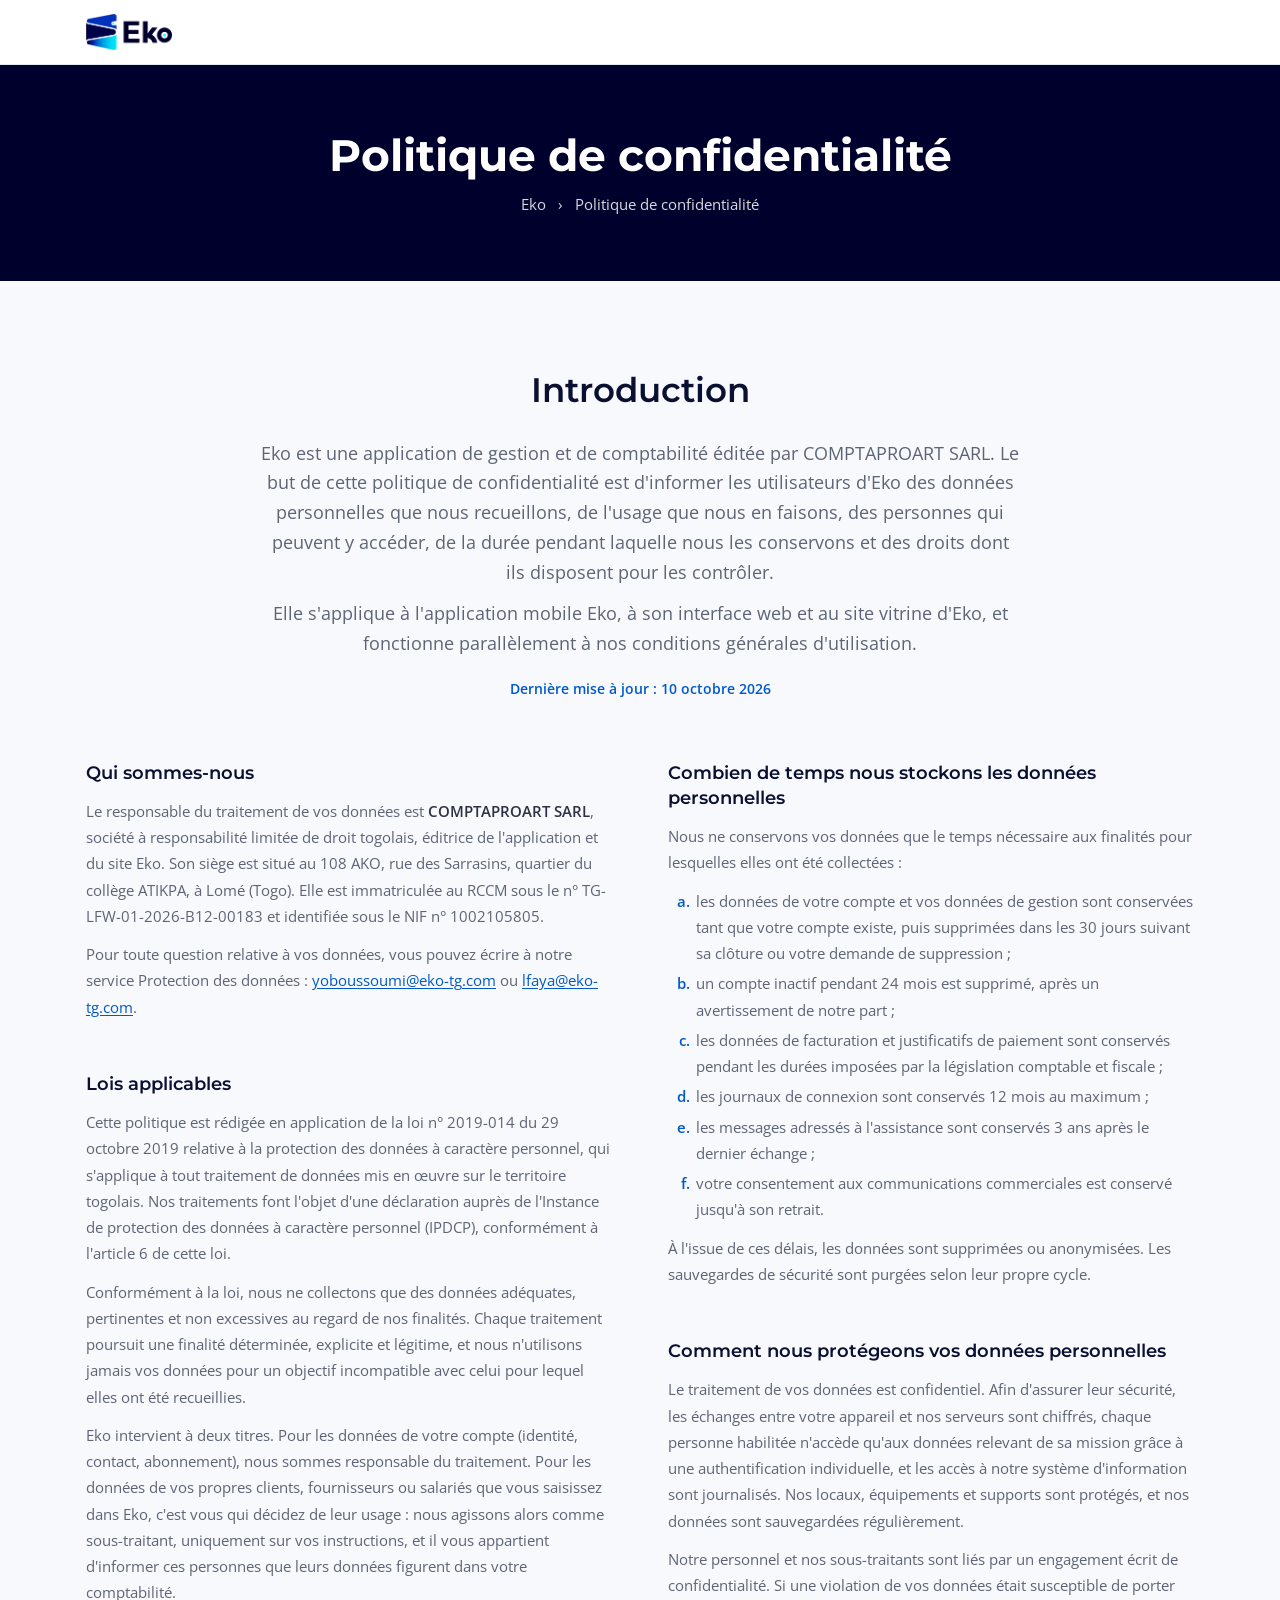
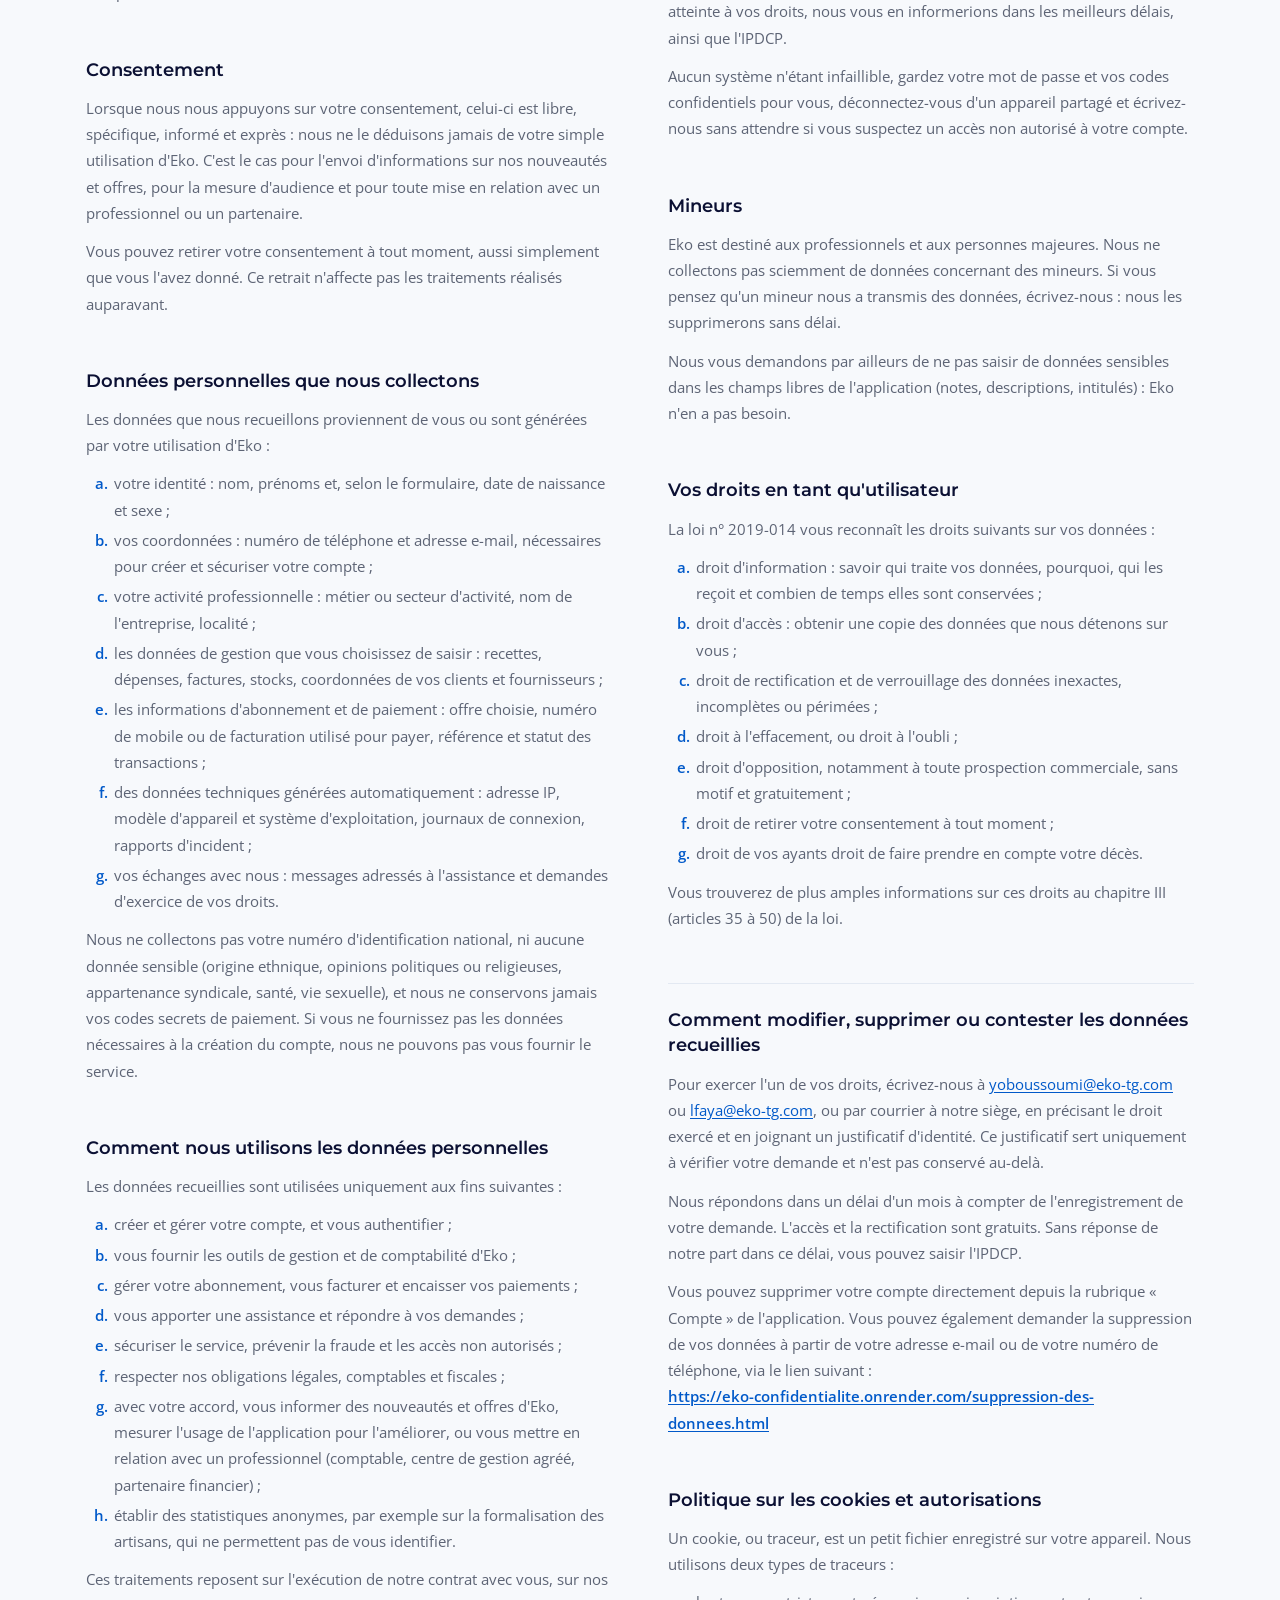
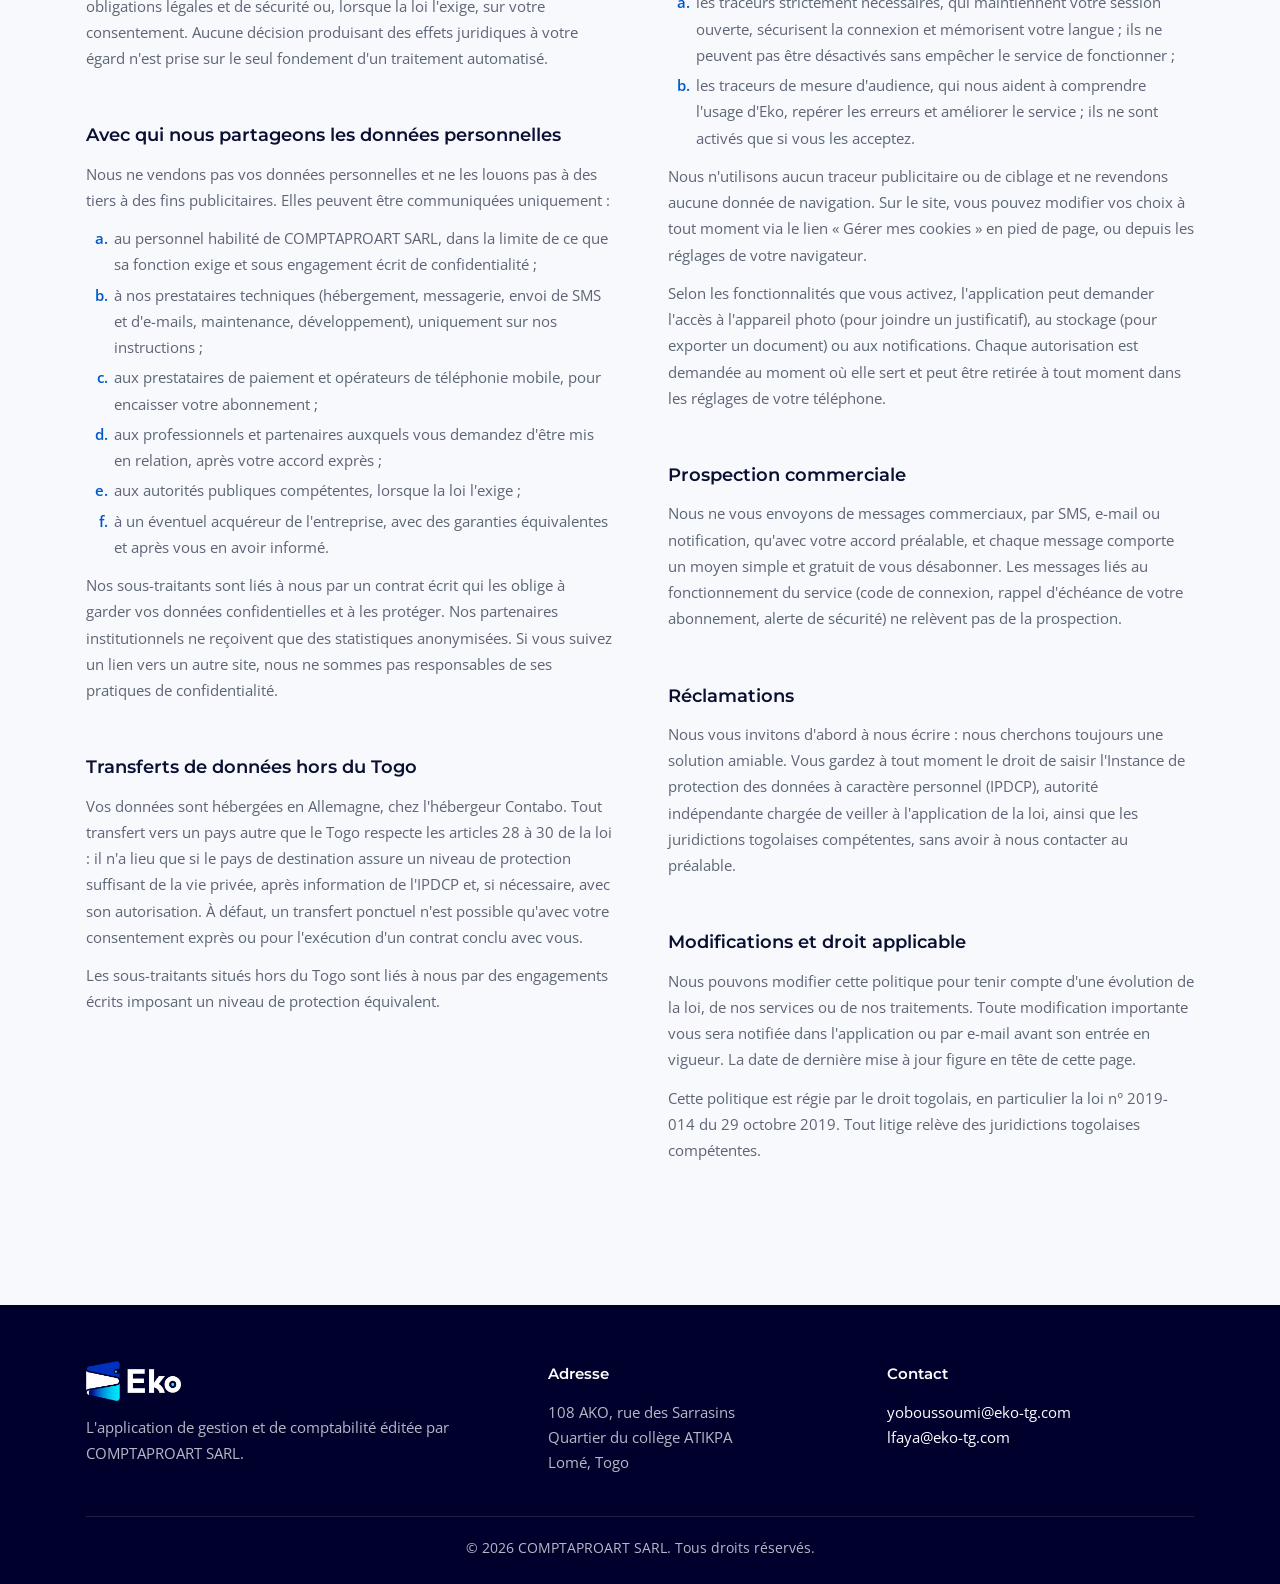
==== commit 5cbc3aea: "Refonte de la politique de confidentialité en texte rédigé et design épuré" ====
--- a/index.html
+++ b/index.html
@@ -4,271 +4,211 @@
   <meta charset="utf-8">
   <meta name="viewport" content="width=device-width, initial-scale=1">
   <title>Politique de confidentialité – Eko</title>
-  <meta name="description" content="Politique de confidentialité de l'application Eko, éditée par COMPTAPROART SARL : données collectées, finalités, destinataires, durées de conservation, sécurité et droits des utilisateurs (loi togolaise n° 2019-014).">
+  <meta name="description" content="Politique de confidentialité de l'application Eko, éditée par COMPTAPROART SARL, conformément à la loi togolaise n° 2019-014 relative à la protection des données à caractère personnel.">
   <meta name="robots" content="index, follow">
   <meta name="theme-color" content="#00002d">
   <meta property="og:type" content="website">
   <meta property="og:title" content="Politique de confidentialité – Eko">
   <meta property="og:description" content="Comment Eko collecte, utilise et protège vos données personnelles, et comment exercer vos droits.">
-  <meta property="og:image" content="assets/logo-eko.png">
   <link rel="icon" type="image/png" href="assets/favicon.png">
   <link rel="apple-touch-icon" href="assets/favicon.png">
   <link rel="preconnect" href="https://fonts.googleapis.com">
   <link rel="preconnect" href="https://fonts.gstatic.com" crossorigin>
-  <link href="https://fonts.googleapis.com/css2?family=Lato:wght@400;700;900&display=swap" rel="stylesheet">
+  <link href="https://fonts.googleapis.com/css2?family=Montserrat:wght@500;600;700&family=Open+Sans:wght@400;600&display=swap" rel="stylesheet">
   <link rel="stylesheet" href="assets/style.css">
 </head>
 <body>
   <header class="entete">
-    <div class="contenu">
-      <a class="logo" href="index.html" aria-label="Eko — accueil"><img src="assets/logo-eko.png" alt="Eko" width="90" height="38"></a>
-      <nav aria-label="Pages légales">
-        <a href="index.html" aria-current="page">Confidentialité</a>
-        <a href="suppression-des-donnees.html">Suppression des données</a>
-      </nav>
+    <div class="conteneur">
+      <img src="assets/logo-eko.png" alt="Eko" width="86" height="36">
     </div>
   </header>
 
   <section class="bandeau">
-    <div class="contenu">
-      <p class="fil"><a href="index.html">Eko</a> › Politique de confidentialité</p>
+    <div class="conteneur">
       <h1>Politique de confidentialité</h1>
-      <p class="chapeau">Quelles données Eko traite, pourquoi, pour combien de temps, avec qui, et comment exercer vos droits.</p>
-      <div class="meta">
-        <span class="pastille">Dernière mise à jour : 10 octobre 2026</span>
-        <span class="pastille">Loi togolaise n° 2019-014</span>
-        <span class="pastille">COMPTAPROART SARL</span>
+      <p class="fil">Eko <span aria-hidden="true">›</span> Politique de confidentialité</p>
+    </div>
+  </section>
+
+  <main class="contenu-page">
+    <div class="conteneur">
+      <section class="introduction">
+        <h2>Introduction</h2>
+        <p>Eko est une application de gestion et de comptabilité éditée par COMPTAPROART SARL. Le but de cette politique de confidentialité est d'informer les utilisateurs d'Eko des données personnelles que nous recueillons, de l'usage que nous en faisons, des personnes qui peuvent y accéder, de la durée pendant laquelle nous les conservons et des droits dont ils disposent pour les contrôler.</p>
+        <p>Elle s'applique à l'application mobile Eko, à son interface web et au site vitrine d'Eko, et fonctionne parallèlement à nos conditions générales d'utilisation.</p>
+        <p class="maj">Dernière mise à jour : 10 octobre 2026</p>
+      </section>
+
+      <div class="sections">
+        <section class="bloc">
+          <h3>Qui sommes-nous</h3>
+          <p>Le responsable du traitement de vos données est <strong>COMPTAPROART SARL</strong>, société à responsabilité limitée de droit togolais, éditrice de l'application et du site Eko. Son siège est situé au 108 AKO, rue des Sarrasins, quartier du collège ATIKPA, à Lomé (Togo). Elle est immatriculée au RCCM sous le n° TG-LFW-01-2026-B12-00183 et identifiée sous le NIF n° 1002105805.</p>
+          <p>Pour toute question relative à vos données, vous pouvez écrire à notre service Protection des données : <a href="mailto:yoboussoumi@eko-tg.com">yoboussoumi@eko-tg.com</a> ou <a href="mailto:lfaya@eko-tg.com">lfaya@eko-tg.com</a>.</p>
+        </section>
+
+        <section class="bloc">
+          <h3>Lois applicables</h3>
+          <p>Cette politique est rédigée en application de la loi n° 2019-014 du 29 octobre 2019 relative à la protection des données à caractère personnel, qui s'applique à tout traitement de données mis en œuvre sur le territoire togolais. Nos traitements font l'objet d'une déclaration auprès de l'Instance de protection des données à caractère personnel (IPDCP), conformément à l'article 6 de cette loi.</p>
+          <p>Conformément à la loi, nous ne collectons que des données adéquates, pertinentes et non excessives au regard de nos finalités. Chaque traitement poursuit une finalité déterminée, explicite et légitime, et nous n'utilisons jamais vos données pour un objectif incompatible avec celui pour lequel elles ont été recueillies.</p>
+          <p>Eko intervient à deux titres. Pour les données de votre compte (identité, contact, abonnement), nous sommes responsable du traitement. Pour les données de vos propres clients, fournisseurs ou salariés que vous saisissez dans Eko, c'est vous qui décidez de leur usage : nous agissons alors comme sous-traitant, uniquement sur vos instructions, et il vous appartient d'informer ces personnes que leurs données figurent dans votre comptabilité.</p>
+        </section>
+
+        <section class="bloc">
+          <h3>Consentement</h3>
+          <p>Lorsque nous nous appuyons sur votre consentement, celui-ci est libre, spécifique, informé et exprès : nous ne le déduisons jamais de votre simple utilisation d'Eko. C'est le cas pour l'envoi d'informations sur nos nouveautés et offres, pour la mesure d'audience et pour toute mise en relation avec un professionnel ou un partenaire.</p>
+          <p>Vous pouvez retirer votre consentement à tout moment, aussi simplement que vous l'avez donné. Ce retrait n'affecte pas les traitements réalisés auparavant.</p>
+        </section>
+
+        <section class="bloc">
+          <h3>Données personnelles que nous collectons</h3>
+          <p>Les données que nous recueillons proviennent de vous ou sont générées par votre utilisation d'Eko :</p>
+          <ol class="liste">
+            <li>votre identité : nom, prénoms et, selon le formulaire, date de naissance et sexe ;</li>
+            <li>vos coordonnées : numéro de téléphone et adresse e-mail, nécessaires pour créer et sécuriser votre compte ;</li>
+            <li>votre activité professionnelle : métier ou secteur d'activité, nom de l'entreprise, localité ;</li>
+            <li>les données de gestion que vous choisissez de saisir : recettes, dépenses, factures, stocks, coordonnées de vos clients et fournisseurs ;</li>
+            <li>les informations d'abonnement et de paiement : offre choisie, numéro de mobile ou de facturation utilisé pour payer, référence et statut des transactions ;</li>
+            <li>des données techniques générées automatiquement : adresse IP, modèle d'appareil et système d'exploitation, journaux de connexion, rapports d'incident ;</li>
+            <li>vos échanges avec nous : messages adressés à l'assistance et demandes d'exercice de vos droits.</li>
+          </ol>
+          <p>Nous ne collectons pas votre numéro d'identification national, ni aucune donnée sensible (origine ethnique, opinions politiques ou religieuses, appartenance syndicale, santé, vie sexuelle), et nous ne conservons jamais vos codes secrets de paiement. Si vous ne fournissez pas les données nécessaires à la création du compte, nous ne pouvons pas vous fournir le service.</p>
+        </section>
+
+        <section class="bloc">
+          <h3>Comment nous utilisons les données personnelles</h3>
+          <p>Les données recueillies sont utilisées uniquement aux fins suivantes :</p>
+          <ol class="liste">
+            <li>créer et gérer votre compte, et vous authentifier ;</li>
+            <li>vous fournir les outils de gestion et de comptabilité d'Eko ;</li>
+            <li>gérer votre abonnement, vous facturer et encaisser vos paiements ;</li>
+            <li>vous apporter une assistance et répondre à vos demandes ;</li>
+            <li>sécuriser le service, prévenir la fraude et les accès non autorisés ;</li>
+            <li>respecter nos obligations légales, comptables et fiscales ;</li>
+            <li>avec votre accord, vous informer des nouveautés et offres d'Eko, mesurer l'usage de l'application pour l'améliorer, ou vous mettre en relation avec un professionnel (comptable, centre de gestion agréé, partenaire financier) ;</li>
+            <li>établir des statistiques anonymes, par exemple sur la formalisation des artisans, qui ne permettent pas de vous identifier.</li>
+          </ol>
+          <p>Ces traitements reposent sur l'exécution de notre contrat avec vous, sur nos obligations légales et de sécurité ou, lorsque la loi l'exige, sur votre consentement. Aucune décision produisant des effets juridiques à votre égard n'est prise sur le seul fondement d'un traitement automatisé.</p>
+        </section>
+
+        <section class="bloc">
+          <h3>Avec qui nous partageons les données personnelles</h3>
+          <p>Nous ne vendons pas vos données personnelles et ne les louons pas à des tiers à des fins publicitaires. Elles peuvent être communiquées uniquement :</p>
+          <ol class="liste">
+            <li>au personnel habilité de COMPTAPROART SARL, dans la limite de ce que sa fonction exige et sous engagement écrit de confidentialité ;</li>
+            <li>à nos prestataires techniques (hébergement, messagerie, envoi de SMS et d'e-mails, maintenance, développement), uniquement sur nos instructions ;</li>
+            <li>aux prestataires de paiement et opérateurs de téléphonie mobile, pour encaisser votre abonnement ;</li>
+            <li>aux professionnels et partenaires auxquels vous demandez d'être mis en relation, après votre accord exprès ;</li>
+            <li>aux autorités publiques compétentes, lorsque la loi l'exige ;</li>
+            <li>à un éventuel acquéreur de l'entreprise, avec des garanties équivalentes et après vous en avoir informé.</li>
+          </ol>
+          <p>Nos sous-traitants sont liés à nous par un contrat écrit qui les oblige à garder vos données confidentielles et à les protéger. Nos partenaires institutionnels ne reçoivent que des statistiques anonymisées. Si vous suivez un lien vers un autre site, nous ne sommes pas responsables de ses pratiques de confidentialité.</p>
+        </section>
+
+        <section class="bloc">
+          <h3>Transferts de données hors du Togo</h3>
+          <p>Vos données sont hébergées en Allemagne, chez l'hébergeur Contabo. Tout transfert vers un pays autre que le Togo respecte les articles 28 à 30 de la loi : il n'a lieu que si le pays de destination assure un niveau de protection suffisant de la vie privée, après information de l'IPDCP et, si nécessaire, avec son autorisation. À défaut, un transfert ponctuel n'est possible qu'avec votre consentement exprès ou pour l'exécution d'un contrat conclu avec vous.</p>
+          <p>Les sous-traitants situés hors du Togo sont liés à nous par des engagements écrits imposant un niveau de protection équivalent.</p>
+        </section>
+
+        <section class="bloc">
+          <h3>Combien de temps nous stockons les données personnelles</h3>
+          <p>Nous ne conservons vos données que le temps nécessaire aux finalités pour lesquelles elles ont été collectées :</p>
+          <ol class="liste">
+            <li>les données de votre compte et vos données de gestion sont conservées tant que votre compte existe, puis supprimées dans les 30 jours suivant sa clôture ou votre demande de suppression ;</li>
+            <li>un compte inactif pendant 24 mois est supprimé, après un avertissement de notre part ;</li>
+            <li>les données de facturation et justificatifs de paiement sont conservés pendant les durées imposées par la législation comptable et fiscale ;</li>
+            <li>les journaux de connexion sont conservés 12 mois au maximum ;</li>
+            <li>les messages adressés à l'assistance sont conservés 3 ans après le dernier échange ;</li>
+            <li>votre consentement aux communications commerciales est conservé jusqu'à son retrait.</li>
+          </ol>
+          <p>À l'issue de ces délais, les données sont supprimées ou anonymisées. Les sauvegardes de sécurité sont purgées selon leur propre cycle.</p>
+        </section>
+
+        <section class="bloc">
+          <h3>Comment nous protégeons vos données personnelles</h3>
+          <p>Le traitement de vos données est confidentiel. Afin d'assurer leur sécurité, les échanges entre votre appareil et nos serveurs sont chiffrés, chaque personne habilitée n'accède qu'aux données relevant de sa mission grâce à une authentification individuelle, et les accès à notre système d'information sont journalisés. Nos locaux, équipements et supports sont protégés, et nos données sont sauvegardées régulièrement.</p>
+          <p>Notre personnel et nos sous-traitants sont liés par un engagement écrit de confidentialité. Si une violation de vos données était susceptible de porter atteinte à vos droits, nous vous en informerions dans les meilleurs délais, ainsi que l'IPDCP.</p>
+          <p>Aucun système n'étant infaillible, gardez votre mot de passe et vos codes confidentiels pour vous, déconnectez-vous d'un appareil partagé et écrivez-nous sans attendre si vous suspectez un accès non autorisé à votre compte.</p>
+        </section>
+
+        <section class="bloc">
+          <h3>Mineurs</h3>
+          <p>Eko est destiné aux professionnels et aux personnes majeures. Nous ne collectons pas sciemment de données concernant des mineurs. Si vous pensez qu'un mineur nous a transmis des données, écrivez-nous : nous les supprimerons sans délai.</p>
+          <p>Nous vous demandons par ailleurs de ne pas saisir de données sensibles dans les champs libres de l'application (notes, descriptions, intitulés) : Eko n'en a pas besoin.</p>
+        </section>
+
+        <section class="bloc">
+          <h3>Vos droits en tant qu'utilisateur</h3>
+          <p>La loi n° 2019-014 vous reconnaît les droits suivants sur vos données :</p>
+          <ol class="liste">
+            <li>droit d'information : savoir qui traite vos données, pourquoi, qui les reçoit et combien de temps elles sont conservées ;</li>
+            <li>droit d'accès : obtenir une copie des données que nous détenons sur vous ;</li>
+            <li>droit de rectification et de verrouillage des données inexactes, incomplètes ou périmées ;</li>
+            <li>droit à l'effacement, ou droit à l'oubli ;</li>
+            <li>droit d'opposition, notamment à toute prospection commerciale, sans motif et gratuitement ;</li>
+            <li>droit de retirer votre consentement à tout moment ;</li>
+            <li>droit de vos ayants droit de faire prendre en compte votre décès.</li>
+          </ol>
+          <p>Vous trouverez de plus amples informations sur ces droits au chapitre III (articles 35 à 50) de la loi.</p>
+        </section>
+
+        <section class="bloc bloc-suppression" id="suppression">
+          <h3>Comment modifier, supprimer ou contester les données recueillies</h3>
+          <p>Pour exercer l'un de vos droits, écrivez-nous à <a href="mailto:yoboussoumi@eko-tg.com">yoboussoumi@eko-tg.com</a> ou <a href="mailto:lfaya@eko-tg.com">lfaya@eko-tg.com</a>, ou par courrier à notre siège, en précisant le droit exercé et en joignant un justificatif d'identité. Ce justificatif sert uniquement à vérifier votre demande et n'est pas conservé au-delà.</p>
+          <p>Nous répondons dans un délai d'un mois à compter de l'enregistrement de votre demande. L'accès et la rectification sont gratuits. Sans réponse de notre part dans ce délai, vous pouvez saisir l'IPDCP.</p>
+          <p>Vous pouvez supprimer votre compte directement depuis la rubrique « Compte » de l'application. Vous pouvez également demander la suppression de vos données à partir de votre adresse e-mail ou de votre numéro de téléphone, via le lien suivant :<br>
+            <a class="lien-suppression" href="suppression-des-donnees.html">https://eko-confidentialite.onrender.com/suppression-des-donnees.html</a></p>
+        </section>
+
+        <section class="bloc">
+          <h3>Politique sur les cookies et autorisations</h3>
+          <p>Un cookie, ou traceur, est un petit fichier enregistré sur votre appareil. Nous utilisons deux types de traceurs :</p>
+          <ol class="liste">
+            <li>les traceurs strictement nécessaires, qui maintiennent votre session ouverte, sécurisent la connexion et mémorisent votre langue ; ils ne peuvent pas être désactivés sans empêcher le service de fonctionner ;</li>
+            <li>les traceurs de mesure d'audience, qui nous aident à comprendre l'usage d'Eko, repérer les erreurs et améliorer le service ; ils ne sont activés que si vous les acceptez.</li>
+          </ol>
+          <p>Nous n'utilisons aucun traceur publicitaire ou de ciblage et ne revendons aucune donnée de navigation. Sur le site, vous pouvez modifier vos choix à tout moment via le lien « Gérer mes cookies » en pied de page, ou depuis les réglages de votre navigateur.</p>
+          <p>Selon les fonctionnalités que vous activez, l'application peut demander l'accès à l'appareil photo (pour joindre un justificatif), au stockage (pour exporter un document) ou aux notifications. Chaque autorisation est demandée au moment où elle sert et peut être retirée à tout moment dans les réglages de votre téléphone.</p>
+        </section>
+
+        <section class="bloc">
+          <h3>Prospection commerciale</h3>
+          <p>Nous ne vous envoyons de messages commerciaux, par SMS, e-mail ou notification, qu'avec votre accord préalable, et chaque message comporte un moyen simple et gratuit de vous désabonner. Les messages liés au fonctionnement du service (code de connexion, rappel d'échéance de votre abonnement, alerte de sécurité) ne relèvent pas de la prospection.</p>
+        </section>
+
+        <section class="bloc">
+          <h3>Réclamations</h3>
+          <p>Nous vous invitons d'abord à nous écrire : nous cherchons toujours une solution amiable. Vous gardez à tout moment le droit de saisir l'Instance de protection des données à caractère personnel (IPDCP), autorité indépendante chargée de veiller à l'application de la loi, ainsi que les juridictions togolaises compétentes, sans avoir à nous contacter au préalable.</p>
+        </section>
+
+        <section class="bloc">
+          <h3>Modifications et droit applicable</h3>
+          <p>Nous pouvons modifier cette politique pour tenir compte d'une évolution de la loi, de nos services ou de nos traitements. Toute modification importante vous sera notifiée dans l'application ou par e-mail avant son entrée en vigueur. La date de dernière mise à jour figure en tête de cette page.</p>
+          <p>Cette politique est régie par le droit togolais, en particulier la loi n° 2019-014 du 29 octobre 2019. Tout litige relève des juridictions togolaises compétentes.</p>
+        </section>
       </div>
     </div>
-  </section>
-
-  <main class="page">
-    <nav class="sommaire" aria-label="Sommaire">
-      <h2>Sommaire</h2>
-      <ol>
-        <li><a href="#s1">1. Qui sommes-nous ?</a></li>
-        <li><a href="#s2">2. Les données que nous collectons</a></li>
-        <li><a href="#s3">3. Pourquoi nous utilisons vos données</a></li>
-        <li><a href="#s4">4. Qui reçoit vos données</a></li>
-        <li><a href="#s5">5. Transferts de données hors du Togo</a></li>
-        <li><a href="#s6">6. Combien de temps nous conservons vos données</a></li>
-        <li><a href="#s7">7. Comment nous protégeons vos données</a></li>
-        <li><a href="#s8">8. Vos droits et comment les exercer</a></li>
-        <li><a href="#s9">9. Cookies, autorisations de l'appareil et traceurs</a></li>
-        <li><a href="#s10">10. Règles particulières</a></li>
-        <li><a href="#s11">11. Correspondant à la protection des données, IPDCP et réclamations</a></li>
-        <li><a href="#s12">12. Modification de la politique, droit applicable et contact</a></li>
-      </ol>
-      <a class="cta-mini" href="suppression-des-donnees.html">Supprimer mes données</a>
-    </nav>
-
-    <article class="document">
-      <p class="intro">Eko, application éditée par COMPTAPROART SARL, traite vos données personnelles conformément à la loi togolaise n° 2019-014 du 29 octobre 2019 relative à la protection des données à caractère personnel : cette page explique lesquelles, pourquoi, pour combien de temps, avec qui, et comment exercer vos droits.</p>
-      <aside class="encart-suppression" aria-labelledby="titre-encart">
+  </main>
+
+  <footer class="pied">
+    <div class="conteneur">
+      <div class="pied-grille">
         <div>
-          <h3 id="titre-encart">Supprimer votre compte et vos données</h3>
-          <p>Demandez la suppression de vos données Eko à partir de votre adresse e-mail ou de votre numéro de téléphone.</p>
+          <img class="pied-logo" src="assets/logo-eko-blanc.png" alt="Eko" width="96" height="40">
+          <p>L'application de gestion et de comptabilité éditée par COMPTAPROART SARL.</p>
         </div>
-        <a class="bouton" href="suppression-des-donnees.html">Demander la suppression</a>
-      </aside>
-      <h2 id="s1">1. Qui sommes-nous ?</h2>
-      <p>Le responsable du traitement de vos données est <strong>COMPTAPROART SARL</strong>, société à responsabilité limitée de droit togolais, éditrice de l'application et du site Eko (ci-après « Eko », « nous »).</p>
-      <div class="table-wrap"><table>
-      <thead>
-      <tr><th scope="col">Élément</th><th scope="col">Information</th></tr>
-      </thead>
-      <tbody>
-      <tr><td>Dénomination</td><td>COMPTAPROART SARL</td></tr>
-      <tr><td>Forme juridique</td><td>Société à responsabilité limitée (SARL) de droit togolais</td></tr>
-      <tr><td>Siège</td><td>108 AKO, rue des Sarrasins, quartier du collège ATIKPA, Lomé (Togo)</td></tr>
-      <tr><td>Immatriculation</td><td>RCCM n°TG-LFW-01-2026-B12-00183 · NIF n° 1002105805</td></tr>
-      <tr><td>Contact « protection des données »</td><td><a href="mailto:yoboussoumi@eko-tg.com">yoboussoumi@eko-tg.com</a> · <a href="mailto:lfaya@eko-tg.com">lfaya@eko-tg.com</a></td></tr>
-      </tbody></table></div>
-      <p><strong>Cadre juridique.</strong> Cette politique est rédigée en application de la loi n° 2019-014 du 29 octobre 2019 relative à la protection des données à caractère personnel (ci-après « la loi »), qui s'applique à tout traitement mis en œuvre sur le territoire togolais (art. 2). Elle s'applique à l'application mobile Eko, à son interface web et au site vitrine d'Eko. Elle complète les conditions générales d'utilisation.</p>
-      <p><strong>Notre double rôle.</strong> Pour les données de votre compte (identité, contact, abonnement), nous sommes responsable du traitement. Pour les données de vos propres clients, fournisseurs ou salariés que vous saisissez dans Eko pour tenir votre gestion, c'est vous qui décidez de leur usage : nous agissons alors comme sous-traitant, uniquement sur vos instructions (art. 20 et 51), et il vous appartient d'informer ces personnes que leurs données figurent dans votre comptabilité.</p>
-      <p><strong>Déclaration auprès de l'autorité.</strong> Nos traitements ont fait l'objet d'une déclaration auprès de l'Instance de protection des données à caractère personnel (IPDCP), conformément à l'article 6 de la loi — récépissé n° [À COMPLÉTER].</p>
-      <h2 id="s2">2. Les données que nous collectons</h2>
-      <p>Nous ne collectons que les données adéquates, pertinentes et non excessives au regard de nos finalités (art. 16). Elles proviennent de vous, ou sont générées par votre usage d'Eko.</p>
-      <div class="table-wrap"><table>
-      <thead>
-      <tr><th scope="col">Catégorie</th><th scope="col">Exemples</th><th scope="col">Origine</th><th scope="col">Obligatoire ?</th></tr>
-      </thead>
-      <tbody>
-      <tr><td>Identité</td><td>Nom, prénoms, date de naissance, sexe</td><td>Vous, à l'inscription</td><td>Nom et prénoms : oui. Les autres : selon le formulaire</td></tr>
-      <tr><td>Contact</td><td>Numéro de téléphone, adresse e-mail</td><td>Vous, à l'inscription</td><td>Oui : nécessaire pour créer et sécuriser le compte</td></tr>
-      <tr><td>Activité professionnelle</td><td>Métier ou secteur d'activité, nom de l'entreprise, localité</td><td>Vous</td><td>Oui pour personnaliser les outils de gestion</td></tr>
-      <tr><td>Données de gestion que vous saisissez</td><td>Recettes, dépenses, factures, stocks, coordonnées de vos clients et fournisseurs</td><td>Vous</td><td>Non : vous décidez de ce que vous saisissez</td></tr>
-      <tr><td>Abonnement et paiement</td><td>Offre choisie, numéro de mobile ou de facturation utilisé pour payer, référence et statut des transactions</td><td>Vous et le prestataire de paiement</td><td>Oui pour une offre payante</td></tr>
-      <tr><td>Données techniques</td><td>Adresse IP, modèle d'appareil et système d'exploitation, journaux de connexion, rapports d'incident</td><td>Générées automatiquement</td><td>Oui : nécessaires à la sécurité et au bon fonctionnement</td></tr>
-      <tr><td>Échanges avec nous</td><td>Messages envoyés à l'assistance, demandes d'exercice de droits</td><td>Vous</td><td>Non</td></tr>
-      </tbody></table></div>
-      <p><strong>Ce que nous ne collectons pas.</strong> Nous ne collectons pas votre numéro d'identification national (son traitement est soumis à autorisation de l'IPDCP, art. 8 et 82), ni de données sensibles au sens de l'article 21 (origine ethnique, opinions politiques ou religieuses, appartenance syndicale, santé, vie sexuelle). Nous ne conservons pas vos codes secrets de paiement.</p>
-      <p><strong>Conséquence d'un refus.</strong> Si vous ne fournissez pas les données marquées « oui », nous ne pouvons pas créer votre compte ni fournir le service (art. 35).</p>
-      <h2 id="s3">3. Pourquoi nous utilisons vos données</h2>
-      <p>Chaque traitement poursuit une finalité déterminée, explicite et légitime, et repose sur l'un des fondements prévus à l'article 14 de la loi. Nous n'utilisons pas vos données pour une finalité incompatible avec celles-ci (art. 16 et 91).</p>
-      <div class="table-wrap"><table>
-      <thead>
-      <tr><th scope="col">Finalité</th><th scope="col">Données concernées</th><th scope="col">Fondement (art. 14)</th></tr>
-      </thead>
-      <tbody>
-      <tr><td>Créer et gérer votre compte, vous authentifier</td><td>Identité, contact, données techniques</td><td>Exécution du contrat (art. 14.3)</td></tr>
-      <tr><td>Fournir les outils de gestion et de comptabilité d'Eko</td><td>Données de gestion, activité</td><td>Exécution du contrat (art. 14.3)</td></tr>
-      <tr><td>Gérer votre abonnement, facturer, encaisser</td><td>Abonnement et paiement, contact</td><td>Exécution du contrat (art. 14.3)</td></tr>
-      <tr><td>Assistance et réponse à vos demandes</td><td>Contact, échanges, données techniques</td><td>Exécution du contrat (art. 14.3)</td></tr>
-      <tr><td>Sécuriser le service, prévenir la fraude et les accès non autorisés</td><td>Données techniques, journaux de connexion</td><td>Obligation de sécurité (art. 52) et exécution du contrat</td></tr>
-      <tr><td>Respecter nos obligations légales (comptables, fiscales, réponse aux autorités)</td><td>Identité, abonnement et paiement</td><td>Obligation légale (art. 14.1)</td></tr>
-      <tr><td>Vous informer sur les nouveautés et offres d'Eko</td><td>Nom, contact</td><td>Votre consentement (art. 14 et 26), retirable à tout moment</td></tr>
-      <tr><td>Vous mettre en relation avec un professionnel (comptable, centre de gestion agréé, partenaire financier), si vous le demandez</td><td>Identité, contact, données de gestion que vous choisissez de partager</td><td>Votre consentement exprès, donné pour chaque mise en relation</td></tr>
-      <tr><td>Mesurer l'usage d'Eko pour l'améliorer (statistiques agrégées)</td><td>Données techniques</td><td>Votre consentement, sauf mesure strictement nécessaire (art. 36)</td></tr>
-      <tr><td>Établir des statistiques anonymes, par exemple sur la formalisation des artisans</td><td>Données agrégées, ne permettant pas de vous identifier</td><td>Données anonymisées : hors champ de la loi</td></tr>
-      </tbody></table></div>
-      <p><strong>Consentement.</strong> Quand nous nous appuyons sur votre consentement, il est libre, spécifique, informé et exprès (art. 4) : nous ne le déduisons pas de votre simple utilisation d'Eko, et vous pouvez le retirer à tout moment, aussi simplement que vous l'avez donné. Le retrait n'affecte pas les traitements antérieurs.</p>
-      <h2 id="s4">4. Qui reçoit vos données</h2>
-      <p><strong>Nous ne vendons pas vos données personnelles</strong> et ne les louons pas à des tiers à des fins publicitaires. Elles ne sont communiquées qu'aux catégories de destinataires suivantes, pour les besoins décrits (art. 35).</p>
-      <div class="table-wrap"><table>
-      <thead>
-      <tr><th scope="col">Destinataire</th><th scope="col">Pourquoi</th><th scope="col">Ce qu'il peut voir</th></tr>
-      </thead>
-      <tbody>
-      <tr><td>Personnel habilité de COMPTAPROART SARL</td><td>Exploitation, assistance, sécurité</td><td>Uniquement ce que sa fonction exige, sous engagement écrit de confidentialité (art. 51)</td></tr>
-      <tr><td>Prestataires techniques (hébergement, messagerie, envoi de SMS et d'e-mails, maintenance, développement)</td><td>Faire fonctionner Eko</td><td>Les données nécessaires à leur mission, uniquement sur nos instructions</td></tr>
-      <tr><td>Prestataires de paiement et opérateurs de téléphonie mobile partenaires de facturation</td><td>Encaisser votre abonnement</td><td>Numéro de mobile ou de facturation, montant, statut de la transaction</td></tr>
-      <tr><td>Professionnels et partenaires auxquels vous demandez d'être mis en relation</td><td>Vous accompagner dans votre gestion</td><td>Les données que vous avez choisi de partager, après votre consentement exprès</td></tr>
-      <tr><td>Autorités publiques compétentes</td><td>Répondre à une obligation légale ou à une réquisition régulière (art. 4, « destinataire »)</td><td>Les données exigées par la loi</td></tr>
-      <tr><td>Acquéreur éventuel de l'entreprise</td><td>Cession ou restructuration de COMPTAPROART SARL</td><td>Données sous garanties équivalentes ; vous en serez informé</td></tr>
-      </tbody></table></div>
-      <p><strong>Nos sous-traitants.</strong> Nous choisissons des sous-traitants offrant des garanties suffisantes (art. 20). Chacun est lié à nous par un contrat écrit qui l'oblige à n'agir que sur nos instructions, à garder les données confidentielles et à appliquer des mesures de sécurité conformes à l'article 52.</p>
-      <p><strong>Partenaires institutionnels.</strong> Nous pouvons communiquer à des partenaires institutionnels des statistiques agrégées et anonymisées. Nous ne leur transmettons aucune donnée permettant de vous identifier sans votre consentement exprès.</p>
-      <p><strong>Liens externes.</strong> Si Eko ou son site contient des liens vers d'autres sites, nous ne contrôlons pas leurs pratiques de confidentialité et nous vous invitons à consulter leurs propres politiques.</p>
-      <h2 id="s5">5. Transferts de données hors du Togo</h2>
-      <p>Vos données sont hébergées en Allemagne chez l'hébergeur Contabo. Lorsque des données sont transférées vers un pays tiers, c'est-à-dire tout État autre que la République togolaise, nous respectons les articles 28 à 30 de la loi :</p>
-      <ul>
-        <li>le transfert n'a lieu que si le pays de destination assure un niveau de protection suffisant de la vie privée et des droits fondamentaux des personnes (art. 28) ;</li>
-        <li>nous informons préalablement l'IPDCP, qui rend un avis motivé, et nous demandons son autorisation lorsque le niveau de protection n'est pas jugé adéquat (art. 28 et 30) ;</li>
-        <li>à défaut, nous ne procédons à un transfert ponctuel et non massif que dans les cas strictement prévus à l'article 29 : votre consentement exprès, ou l'exécution d'un contrat conclu avec vous ou à votre demande.</li>
-      </ul>
-      <p>Les sous-traitants situés hors du Togo sont liés à nous par des engagements écrits imposant un niveau de protection équivalent.</p>
-      <h2 id="s6">6. Combien de temps nous conservons vos données</h2>
-      <p>Nous ne conservons vos données que pendant la durée nécessaire aux finalités pour lesquelles elles ont été collectées (art. 16). Au-delà, elles sont supprimées ou anonymisées ; leur conservation prolongée est sanctionnée par les articles 89 et 90 de la loi.</p>
-      <div class="table-wrap"><table>
-      <thead>
-      <tr><th scope="col">Données</th><th scope="col">Durée de conservation</th><th scope="col">Ensuite</th></tr>
-      </thead>
-      <tbody>
-      <tr><td>Compte, identité, contact, données de gestion</td><td>Pendant toute la durée de votre compte</td><td>Suppression sous 30 jours après la clôture ou la demande de suppression</td></tr>
-      <tr><td>Compte inactif</td><td>24 mois sans connexion, après un avertissement de notre part</td><td>Suppression du compte et des données associées</td></tr>
-      <tr><td>Abonnement, facturation et justificatifs de paiement</td><td>Durées imposées par la législation comptable et fiscale applicable</td><td>Suppression ou anonymisation à l'expiration du délai légal</td></tr>
-      <tr><td>Journaux de connexion et données techniques</td><td>12 mois maximum</td><td>Suppression automatique</td></tr>
-      <tr><td>Messages à l'assistance</td><td>3 ans après le dernier échange</td><td>Suppression</td></tr>
-      <tr><td>Consentement marketing</td><td>Jusqu'au retrait de votre consentement</td><td>Suppression de l'abonnement aux communications</td></tr>
-      <tr><td>Statistiques anonymisées</td><td>Sans limite : elles ne vous identifient pas</td><td>Sans objet</td></tr>
-      </tbody></table></div>
-      <p>Certaines données peuvent être conservées plus longtemps lorsque la loi l'exige, ou pour constater, exercer ou défendre un droit en justice, mais uniquement pour cette finalité, et sous accès restreint. Les sauvegardes de sécurité sont purgées selon un cycle propre, et les données supprimées y disparaissent à l'issue de ce cycle.</p>
-      <h2 id="s7">7. Comment nous protégeons vos données</h2>
-      <p>Le traitement de vos données est confidentiel (art. 19 et 51). Nous prenons toute précaution utile, au regard de la nature des données, pour empêcher qu'elles soient déformées, endommagées ou consultées par des tiers non autorisés (art. 52). Concrètement :</p>
-      <ul>
-        <li><strong>Chiffrement des échanges</strong> entre votre appareil et nos serveurs.</li>
-        <li><strong>Contrôle des accès</strong> : chaque personne habilitée n'accède qu'aux données relevant de sa mission, avec une authentification individuelle.</li>
-        <li><strong>Traçabilité</strong> : les accès au système d'information et les opérations effectuées sont journalisés et vérifiables après coup.</li>
-        <li><strong>Protection des locaux, équipements et supports</strong> contre tout accès, copie, modification ou déplacement non autorisés.</li>
-        <li><strong>Sauvegardes</strong> régulières des données par copies de sécurité.</li>
-        <li><strong>Confidentialité contractuelle</strong> : notre personnel et nos sous-traitants sont liés par un engagement écrit de confidentialité ; tout manquement expose son auteur à des sanctions disciplinaires, contractuelles et judiciaires.</li>
-      </ul>
-      <p><strong>Incident de sécurité.</strong> Si une violation de vos données est susceptible de porter atteinte à vos droits, nous vous en informons dans les meilleurs délais, ainsi que l'IPDCP, en précisant les données concernées et les mesures prises.</p>
-      <p><strong>Votre part.</strong> Aucun système n'est infaillible. Gardez votre mot de passe et vos codes confidentiels, ne les partagez avec personne et déconnectez-vous d'un appareil partagé. Si vous suspectez un accès non autorisé à votre compte, écrivez-nous sans attendre.</p>
-      <h2 id="s8">8. Vos droits et comment les exercer</h2>
-      <p>La loi vous reconnaît les droits suivants sur vos données (chapitre III).</p>
-      <div class="table-wrap"><table>
-      <thead>
-      <tr><th scope="col">Droit</th><th scope="col">Ce que vous pouvez obtenir</th><th scope="col">Base légale</th></tr>
-      </thead>
-      <tbody>
-      <tr><td>Information</td><td>Savoir qui traite vos données, pourquoi, qui les reçoit, combien de temps elles sont conservées et si elles sortent du Togo</td><td>Art. 35 à 38</td></tr>
-      <tr><td>Accès</td><td>Savoir si nous détenons des données vous concernant, en recevoir une copie dans une forme accessible, avec leur origine, leurs finalités et leurs destinataires</td><td>Art. 39 à 41</td></tr>
-      <tr><td>Opposition</td><td>Vous opposer, pour des motifs légitimes, à un traitement ; refuser sans motif et gratuitement l'utilisation de vos données à des fins de prospection</td><td>Art. 26 et 45</td></tr>
-      <tr><td>Rectification et verrouillage</td><td>Faire corriger, compléter, mettre à jour ou verrouiller des données inexactes, incomplètes, équivoques ou périmées</td><td>Art. 46</td></tr>
-      <tr><td>Effacement (droit à l'oubli)</td><td>Faire supprimer vos données, y compris les liens et copies qui y renvoient</td><td>Art. 46 à 49</td></tr>
-      <tr><td>Retrait du consentement</td><td>Retirer à tout moment un consentement donné</td><td>Art. 4 et 14</td></tr>
-      <tr><td>Sort des données après décès</td><td>Vos ayants droit justifiant de leur identité peuvent demander que votre décès soit pris en compte et que vos données soient mises à jour</td><td>Art. 50</td></tr>
-      </tbody></table></div>
-      <p><strong>Comment faire.</strong></p>
-      <ul>
-        <li>Écrivez-nous à <a href="mailto:yoboussoumi@eko-tg.com">yoboussoumi@eko-tg.com</a> ou <a href="mailto:lfaya@eko-tg.com">lfaya@eko-tg.com</a>, ou par courrier à notre siège (voir section 1). Précisez le droit exercé.</li>
-        <li>Joignez un justificatif d'identité : la loi exige que la personne justifie de son identité (art. 39 et 46). Il sert uniquement à vérifier votre demande et n'est pas conservé au-delà.</li>
-        <li>Pour supprimer votre compte, utilisez directement la rubrique « Compte » de l'application ou la page dédiée : <a class="lien-suppression" href="suppression-des-donnees.html">Demande de suppression des données Eko</a>.</li>
-      </ul>
-      <p><strong>Nos engagements.</strong> Nous répondons dans un délai d'un (1) mois à compter de l'enregistrement de votre demande et nous justifions, sans frais, des opérations effectuées (art. 46). L'accès et la rectification sont gratuits ; pour une copie supplémentaire, nous pouvons demander une somme qui ne dépasse pas le coût de reproduction (art. 40). Lorsque nous avons transmis vos données à un tiers, nous lui notifions les rectifications ou suppressions (art. 46). Nous pouvons nous opposer par écrit aux demandes manifestement abusives, par leur nombre, leur caractère répétitif ou systématique ; la preuve de ce caractère nous incombe (art. 43).</p>
-      <p><strong>Si nous ne répondons pas.</strong> Sans exécution ou sans réponse de notre part dans le délai d'un mois, vous pouvez saisir l'IPDCP, qui se prononce dans un délai de trois semaines (art. 47). Voir la section 11.</p>
-      <aside class="encart-suppression" aria-labelledby="titre-encart-2">
         <div>
-          <h3 id="titre-encart-2">Supprimer votre compte et vos données</h3>
-          <p>Demandez la suppression de vos données Eko à partir de votre adresse e-mail ou de votre numéro de téléphone.</p>
+          <h4>Adresse</h4>
+          <p>108 AKO, rue des Sarrasins<br>Quartier du collège ATIKPA<br>Lomé, Togo</p>
         </div>
-        <a class="bouton" href="suppression-des-donnees.html">Demander la suppression</a>
-      </aside>
-      <h2 id="s9">9. Cookies, autorisations de l'appareil et traceurs</h2>
-      <p>L'article 36 de la loi exige que vous soyez informé de manière claire et complète de la finalité de tout accès à des informations stockées sur votre appareil, ou de toute inscription d'informations sur celui-ci, et des moyens de vous y opposer. Cette obligation ne s'applique pas aux traceurs strictement nécessaires à la fourniture d'un service que vous avez demandé.</p>
-      <div class="table-wrap"><table>
-      <thead>
-      <tr><th scope="col">Type de traceur</th><th scope="col">À quoi il sert</th><th scope="col">Votre choix</th></tr>
-      </thead>
-      <tbody>
-      <tr><td>Strictement nécessaires</td><td>Maintenir votre session ouverte, sécuriser la connexion, mémoriser votre langue</td><td>Pas de consentement requis ; ils ne peuvent pas être désactivés sans empêcher le service de fonctionner</td></tr>
-      <tr><td>Mesure d'audience</td><td>Comprendre comment Eko est utilisé, repérer les erreurs, améliorer le service</td><td>Activés seulement si vous les acceptez ; refus possible à tout moment, sans conséquence sur votre accès</td></tr>
-      </tbody></table></div>
-      <p><strong>Nous n'utilisons aucun traceur publicitaire ou de ciblage</strong>, et nous ne revendons aucune donnée de navigation.</p>
-      <p><strong>Gérer vos choix.</strong> Sur le site, vous acceptez ou refusez les traceurs non nécessaires depuis la bannière affichée à votre première visite, et pouvez modifier votre choix à tout moment depuis le lien « Gérer mes cookies » en pied de page. Vous pouvez aussi configurer votre navigateur pour les bloquer ou les supprimer.</p>
-      <p><strong>Autorisations de l'appareil.</strong> Selon les fonctionnalités que vous activez, Eko peut demander l'accès à certaines fonctions de votre téléphone (par exemple l'appareil photo pour joindre un justificatif, le stockage pour exporter un document, les notifications pour vous alerter). Chaque autorisation est demandée au moment où elle sert, n'est utilisée que pour la fonction concernée, et peut être refusée ou retirée à tout moment dans les réglages de votre appareil, sans empêcher l'usage des autres fonctions.</p>
-      <h2 id="s10">10. Règles particulières</h2>
-      <p><strong>Prospection directe.</strong> Toute prospection par un moyen de communication utilisant vos données sans votre consentement préalable est interdite (art. 26). Nous ne vous envoyons de messages commerciaux (SMS, e-mail, notification) qu'avec votre accord, et chaque message comporte un moyen simple et gratuit de vous désabonner (art. 45). Les messages liés au fonctionnement du service (code de connexion, rappel d'échéance de votre abonnement, alerte de sécurité) ne sont pas de la prospection.</p>
-      <p><strong>Personnes mineures.</strong> Eko est destiné aux professionnels et aux personnes majeures. Nous ne collectons pas sciemment de données de personnes mineures. Si vous pensez qu'un mineur nous a transmis des données, écrivez-nous : nous supprimerons ces données sans délai. La loi n'impose pas d'âge fixe de consentement numérique ; nous appliquons donc le critère de la majorité civile.</p>
-      <p><strong>Données sensibles.</strong> La collecte et le traitement de données révélant l'origine raciale ou ethnique, les opinions politiques, les convictions religieuses ou philosophiques, l'appartenance syndicale, la vie sexuelle ou la santé sont interdits sauf exceptions strictes (art. 21 et 22), et leur traitement illicite est puni (art. 86). Eko n'a pas besoin de ces données : nous vous demandons de ne pas les saisir dans les champs libres (notes, descriptions, intitulés).</p>
-      <p><strong>Décisions automatisées.</strong> Aucune décision produisant des effets juridiques à votre égard n'est prise sur le seul fondement d'un traitement automatisé destiné à définir votre profil ou à évaluer votre personnalité (art. 27).</p>
-      <p><strong>Interconnexion.</strong> Nous n'interconnectons pas vos données avec d'autres fichiers à d'autres finalités sans respecter les conditions et autorisations des articles 32 à 34.</p>
-      <h2 id="s11">11. Correspondant à la protection des données, IPDCP et réclamations</h2>
-      <p>Pour toute question sur vos données, contactez notre service Protection des données à<strong> <a href="mailto:yoboussoumi@eko-tg.com">yoboussoumi@eko-tg.com</a> ou <a href="mailto:lfaya@eko-tg.com">lfaya@eko-tg.com</a>.</strong>.</p>
-      <p><strong>L'autorité de contrôle.</strong> L'Instance de protection des données à caractère personnel (IPDCP) est l'autorité administrative indépendante chargée de veiller à la bonne application de la loi (art. 55). Elle reçoit les réclamations, pétitions et plaintes relatives aux traitements de données et informe leurs auteurs des suites données (art. 56). Elle peut être saisie par toute personne, agissant par elle-même, par l'intermédiaire de son avocat ou de toute personne dûment mandatée (art. 13).</p>
-      <p><strong>Votre réclamation.</strong> Nous vous invitons d'abord à nous écrire : nous cherchons toujours une solution amiable. Vous gardez à tout moment le droit de saisir l'IPDCP, ainsi que les juridictions togolaises compétentes, sans avoir à nous contacter au préalable. Les coordonnées de l'IPDCP sont celles publiées par cette autorité.</p>
-      <p><strong>Sanctions.</strong> Le non-respect de la loi expose le responsable du traitement à des mesures de l'IPDCP (avertissement, mise en demeure, amende pouvant atteindre 100 000 000 FCFA, art. 70 à 72) et à des sanctions pénales (art. 79 à 93). Nous prenons ces obligations très au sérieux.</p>
-      <h2 id="s12">12. Modification de la politique, droit applicable et contact</h2>
-      <p><strong>Mises à jour.</strong> Nous pouvons modifier cette politique pour tenir compte d'une évolution de la loi, de nos services ou de nos traitements. Toute modification importante vous est notifiée dans l'application ou par e-mail avant son entrée en vigueur ; un traitement nouveau, ou une finalité nouvelle, n'est mis en œuvre qu'après information et, si la loi l'exige, après votre consentement ou une nouvelle formalité auprès de l'IPDCP (art. 10). La date de dernière mise à jour figure en tête de cette page.</p>
-      <p><strong>Droit applicable.</strong> Cette politique est régie par le droit togolais, en particulier la loi n° 2019-014 du 29 octobre 2019. Tout litige relève des juridictions togolaises compétentes.</p>
-      <p><strong>Nous contacter.</strong></p>
-      <ul>
-        <li>COMPTAPROART SARL (application Eko) – 108 AKO, rue des Sarrasins, quartier du collège ATIKPA, Lomé (Togo)</li>
-        <li>E-mail : <a href="mailto:yoboussoumi@eko-tg.com">yoboussoumi@eko-tg.com</a> · <a href="mailto:lfaya@eko-tg.com">lfaya@eko-tg.com</a></li>
-      </ul>
-    </article>
-  </main>
-
-  <footer class="pied">
-    <div class="contenu">
-      <span>© 2026 COMPTAPROART SARL — Eko · Lomé, Togo</span>
-      <nav aria-label="Liens de pied de page">
-        <a href="index.html">Politique de confidentialité</a>
-        <a href="suppression-des-donnees.html">Suppression des données</a>
-        <a href="mailto:yoboussoumi@eko-tg.com">Contact</a>
-      </nav>
+        <div>
+          <h4>Contact</h4>
+          <p><a href="mailto:yoboussoumi@eko-tg.com">yoboussoumi@eko-tg.com</a><br><a href="mailto:lfaya@eko-tg.com">lfaya@eko-tg.com</a></p>
+        </div>
+      </div>
+      <p class="copyright">© 2026 COMPTAPROART SARL. Tous droits réservés.</p>
     </div>
   </footer>
-
-  <script>
-    // Surligne la section courante dans le sommaire.
-    (function () {
-      var liens = document.querySelectorAll('.sommaire ol a');
-      if (!('IntersectionObserver' in window) || !liens.length) return;
-      var parId = {};
-      liens.forEach(function (a) { parId[a.getAttribute('href').slice(1)] = a; });
-      var obs = new IntersectionObserver(function (entrees) {
-        entrees.forEach(function (e) {
-          if (!e.isIntersecting) return;
-          liens.forEach(function (a) { a.classList.remove('actif'); });
-          var a = parId[e.target.id];
-          if (a) a.classList.add('actif');
-        });
-      }, { rootMargin: '-90px 0px -70% 0px' });
-      document.querySelectorAll('.document h2[id]').forEach(function (h) { obs.observe(h); });
-    })();
-  </script>
 </body>
 </html>
--- a/assets/style.css
+++ b/assets/style.css
@@ -1,234 +1,144 @@
 /* Eko — pages légales (politique de confidentialité, suppression des données) */
 :root {
   --encre: #00002d;
-  --encre-douce: #1a1f3d;
-  --texte: #1a1f23;
-  --gris: #5b6170;
+  --titre: #0b1033;
+  --texte: #5d6475;
+  --texte-fort: #2b3142;
   --primaire: #0159c9;
   --primaire-fonce: #0031bc;
   --cyan: #00c8ef;
-  --ciel: #86d3ff;
   --carte: #eef6ff;
-  --bord: #d9e4f2;
+  --bord: #e3e9f2;
   --fond: #ffffff;
-  --fond-doux: #f5f8fc;
-  --succes: #058a25;
+  --fond-doux: #f7f9fc;
   --erreur: #c8102e;
-  --rayon: 14px;
-  --ombre: 0 1px 2px rgba(0, 0, 45, .06), 0 8px 24px rgba(0, 0, 45, .06);
 }
 
 * { box-sizing: border-box; }
-html { scroll-behavior: smooth; scroll-padding-top: 88px; -webkit-text-size-adjust: 100%; }
+html { scroll-behavior: smooth; -webkit-text-size-adjust: 100%; }
 body {
   margin: 0;
-  font-family: 'Lato', ui-sans-serif, system-ui, -apple-system, 'Segoe UI', Roboto, sans-serif;
-  font-size: 16.5px;
-  line-height: 1.65;
+  font-family: 'Open Sans', ui-sans-serif, system-ui, -apple-system, 'Segoe UI', Roboto, sans-serif;
+  font-size: 15px;
+  line-height: 1.75;
   color: var(--texte);
-  background: var(--fond-doux);
+  background: var(--fond);
 }
-a { color: var(--primaire); text-underline-offset: 2px; }
+h1, h2, h3, h4 { font-family: 'Montserrat', ui-sans-serif, system-ui, sans-serif; color: var(--titre); }
+a { color: var(--primaire); text-underline-offset: 2px; word-break: break-word; }
 a:hover { color: var(--primaire-fonce); }
+a:focus-visible, button:focus-visible { outline: 3px solid var(--cyan); outline-offset: 2px; }
 img { max-width: 100%; height: auto; }
+.conteneur { max-width: 1140px; margin: 0 auto; padding: 0 16px; }
 
 /* En-tête */
-.entete {
-  position: sticky; top: 0; z-index: 20;
-  background: rgba(255, 255, 255, .92);
-  backdrop-filter: saturate(160%) blur(10px);
-  border-bottom: 1px solid var(--bord);
+.entete { background: var(--fond); border-bottom: 1px solid var(--bord); }
+.entete .conteneur { padding-top: 14px; padding-bottom: 14px; }
+.entete img { display: block; height: 36px; width: auto; }
+
+/* Bandeau titre */
+.bandeau { color: #fff; text-align: center; background: var(--encre); }
+.bandeau .conteneur { padding-top: 64px; padding-bottom: 64px; }
+.bandeau h1 { color: #fff; font-size: clamp(28px, 5vw, 44px); font-weight: 700; line-height: 1.2; margin: 0 0 10px; }
+.fil { margin: 0; font-size: 14.5px; color: rgba(255, 255, 255, .85); }
+.fil a { color: #fff; text-decoration: none; }
+.fil a:hover { text-decoration: underline; color: #fff; }
+.fil span { margin: 0 8px; }
+
+/* Contenu */
+.contenu-page { background: var(--fond-doux); padding: 80px 0 90px; }
+.introduction { max-width: 760px; margin: 0 auto 60px; text-align: center; }
+.introduction h2 { font-size: clamp(26px, 4vw, 34px); font-weight: 600; margin: 0 0 18px; }
+.introduction p { font-size: 17.5px; line-height: 1.7; margin: 0 0 12px; }
+.introduction .maj { font-size: 14px; color: var(--primaire); font-weight: 600; margin-top: 18px; }
+
+.sections { columns: 2 440px; column-gap: 56px; }
+.bloc { break-inside: avoid; margin: 0 0 40px; display: inline-block; width: 100%; }
+.bloc h3 { font-size: 18px; font-weight: 600; line-height: 1.4; margin: 0 0 12px; }
+.bloc p { margin: 0 0 12px; }
+.bloc strong { color: var(--texte-fort); font-weight: 600; }
+.liste { margin: 0 0 12px; padding-left: 26px; list-style: lower-alpha; }
+.liste li { margin-bottom: 4px; padding-left: 2px; }
+.liste li::marker { color: var(--primaire); font-weight: 600; }
+
+.bloc-suppression { border-top: 1px solid var(--bord); padding-top: 24px; }
+.lien-suppression { font-weight: 600; }
+
+/* Pied de page */
+.pied { background: var(--encre); color: rgba(255, 255, 255, .72); font-size: 14.5px; }
+.pied .conteneur { padding-top: 56px; padding-bottom: 24px; }
+.pied-grille { display: grid; grid-template-columns: 1.4fr 1fr 1fr; gap: 32px; }
+.pied-logo { display: block; height: 40px; width: auto; margin-bottom: 14px; }
+.pied h4 { color: #fff; font-size: 15px; font-weight: 600; margin: 0 0 12px; }
+.pied p { margin: 0; }
+.pied a { color: #fff; text-decoration: none; }
+.pied a:hover { text-decoration: underline; color: #fff; }
+.copyright { border-top: 1px solid rgba(255, 255, 255, .12); margin-top: 40px !important; padding-top: 20px; font-size: 13.5px; text-align: center; }
+
+/* Page de suppression des données */
+.page-etroite { max-width: 760px; margin: 0 auto; }
+.page-etroite .bloc { display: block; margin-bottom: 36px; }
+.formulaire {
+  background: var(--fond); border: 1px solid var(--bord); border-radius: 4px;
+  padding: 28px; margin: 8px 0 12px;
 }
-.entete .contenu {
-  max-width: 1180px; margin: 0 auto; padding: 12px 16px;
-  display: flex; align-items: center; justify-content: space-between; gap: 16px;
+.choix { display: grid; grid-template-columns: 1fr 1fr; gap: 10px; margin: 0 0 20px; border: 0; padding: 0; }
+.choix legend { font-family: 'Montserrat', sans-serif; font-weight: 600; color: var(--titre); margin-bottom: 10px; padding: 0; }
+.choix label {
+  display: flex; align-items: center; gap: 10px; cursor: pointer; color: var(--texte-fort); font-weight: 600;
+  padding: 12px 14px; border: 1.5px solid var(--bord); border-radius: 4px;
 }
-.entete .logo img { display: block; height: 38px; width: auto; }
-.entete nav { display: flex; gap: 6px; flex-wrap: wrap; }
-.entete nav a {
-  font-size: 14.5px; font-weight: 700; text-decoration: none; color: var(--encre);
-  padding: 8px 12px; border-radius: 999px;
+.choix input { accent-color: var(--primaire); width: 18px; height: 18px; margin: 0; }
+.choix label:has(input:checked) { border-color: var(--primaire); color: var(--primaire-fonce); }
+.champ { margin-bottom: 18px; }
+.champ label { display: block; font-weight: 600; color: var(--texte-fort); margin-bottom: 6px; }
+.champ label span { font-weight: 400; color: var(--texte); }
+.champ .aide { font-size: 13.5px; margin-top: 6px; }
+.champ input, .champ textarea, .champ select {
+  width: 100%; font: inherit; font-size: 16px; color: var(--texte-fort);
+  padding: 11px 14px; border: 1.5px solid var(--bord); border-radius: 4px; background: #fff;
 }
-.entete nav a:hover { background: var(--carte); color: var(--primaire); }
-.entete nav a[aria-current="page"] { background: var(--carte); color: var(--primaire); }
-
-/* Bandeau */
-.bandeau {
-  position: relative; overflow: hidden; color: #fff;
-  background:
-    radial-gradient(900px 380px at 85% -10%, rgba(0, 200, 239, .45), transparent 60%),
-    linear-gradient(135deg, var(--encre) 0%, var(--primaire-fonce) 55%, var(--primaire) 100%);
-}
-.bandeau .contenu { max-width: 1180px; margin: 0 auto; padding: 56px 16px 64px; }
-.fil { font-size: 14px; opacity: .85; margin: 0 0 14px; }
-.fil a { color: #fff; }
-.bandeau h1 { font-size: clamp(30px, 5vw, 46px); line-height: 1.15; margin: 0 0 14px; letter-spacing: -.01em; }
-.bandeau .chapeau { max-width: 760px; font-size: 17.5px; margin: 0; opacity: .95; }
-.meta { display: flex; flex-wrap: wrap; gap: 10px; margin-top: 22px; }
-.pastille {
-  display: inline-flex; align-items: center; gap: 8px;
-  font-size: 13.5px; font-weight: 700;
-  padding: 6px 12px; border-radius: 999px;
-  background: rgba(255, 255, 255, .14); border: 1px solid rgba(255, 255, 255, .25);
-}
-
-/* Mise en page */
-.page {
-  max-width: 1180px; margin: -32px auto 0; padding: 0 16px 64px;
-  display: grid; grid-template-columns: 270px minmax(0, 1fr); gap: 28px; align-items: start;
-  position: relative;
-}
-.sommaire {
-  position: sticky; top: 84px;
-  background: var(--fond); border: 1px solid var(--bord); border-radius: var(--rayon);
-  box-shadow: var(--ombre); padding: 18px 14px; font-size: 14px;
-}
-.sommaire h2 { font-size: 12.5px; text-transform: uppercase; letter-spacing: .08em; color: var(--gris); margin: 0 6px 10px; }
-.sommaire ol { list-style: none; margin: 0; padding: 0; }
-.sommaire a {
-  display: block; padding: 6px 8px; border-radius: 8px; text-decoration: none; color: var(--encre-douce); line-height: 1.35;
-}
-.sommaire a:hover, .sommaire a.actif { background: var(--carte); color: var(--primaire); }
-.sommaire .cta-mini {
-  display: block; margin-top: 12px; padding: 10px 12px; border-radius: 10px; text-align: center;
-  background: var(--primaire); color: #fff; font-weight: 700; text-decoration: none;
-}
-.sommaire .cta-mini:hover { background: var(--primaire-fonce); color: #fff; }
-
-.document {
-  background: var(--fond); border: 1px solid var(--bord); border-radius: var(--rayon);
-  box-shadow: var(--ombre); padding: 40px 48px; min-width: 0;
-}
-.document h2 {
-  font-size: 23px; line-height: 1.3; color: var(--encre);
-  margin: 44px 0 14px; padding-top: 22px; border-top: 1px solid var(--bord);
-}
-.document h2:first-of-type { margin-top: 28px; }
-.document p { margin: 0 0 14px; }
-.document ul { margin: 0 0 16px; padding-left: 22px; }
-.document li { margin-bottom: 8px; }
-.document li::marker { color: var(--primaire); }
-.document strong { color: var(--encre); }
-.intro { font-size: 18px; color: var(--encre-douce); }
-
-/* Tableaux */
-.table-wrap { overflow-x: auto; margin: 6px 0 22px; border: 1px solid var(--bord); border-radius: 12px; }
-table { width: 100%; border-collapse: collapse; font-size: 15px; line-height: 1.5; }
-th, td { text-align: left; vertical-align: top; padding: 12px 14px; border-bottom: 1px solid var(--bord); }
-thead th { background: var(--carte); color: var(--encre); font-weight: 800; font-size: 14px; white-space: nowrap; }
-tbody tr:last-child td { border-bottom: 0; }
-tbody tr:nth-child(even) td { background: #fafcff; }
-tbody td:first-child { font-weight: 700; color: var(--encre); }
-
-/* Encarts */
-.encart-suppression {
-  display: flex; gap: 18px; align-items: center; justify-content: space-between; flex-wrap: wrap;
-  margin: 24px 0 8px; padding: 20px 22px; border-radius: var(--rayon);
-  background: linear-gradient(135deg, var(--carte), #e3fbff);
-  border: 1px solid #bfe3ff;
-}
-.encart-suppression h3 { margin: 0 0 4px; font-size: 18px; color: var(--encre); }
-.encart-suppression p { margin: 0; color: var(--encre-douce); font-size: 15px; }
+.champ input:focus, .champ textarea:focus, .champ select:focus { outline: none; border-color: var(--primaire); }
+.champ input[aria-invalid="true"] { border-color: var(--erreur); }
+.tel { display: grid; grid-template-columns: 150px 1fr; gap: 10px; }
+.erreur { color: var(--erreur); font-size: 14px; font-weight: 600; margin-top: 6px; }
+.coche { display: flex; gap: 10px; align-items: flex-start; margin: 4px 0 8px; color: var(--texte-fort); }
+.coche input { accent-color: var(--primaire); width: 18px; height: 18px; margin-top: 5px; flex: none; }
 .bouton {
-  display: inline-flex; align-items: center; justify-content: center; gap: 8px;
-  font: inherit; font-weight: 800; font-size: 15.5px; text-decoration: none; cursor: pointer;
-  padding: 12px 20px; border-radius: 999px; border: 0;
-  background: var(--primaire); color: #fff; white-space: nowrap;
+  display: inline-flex; align-items: center; justify-content: center;
+  font: inherit; font-family: 'Montserrat', sans-serif; font-weight: 600; font-size: 15px; cursor: pointer;
+  padding: 12px 26px; border-radius: 4px; border: 0; margin-top: 12px;
+  background: var(--primaire); color: #fff; text-decoration: none;
 }
 .bouton:hover { background: var(--primaire-fonce); color: #fff; }
-.bouton:focus-visible, .sommaire a:focus-visible, .entete a:focus-visible { outline: 3px solid var(--cyan); outline-offset: 2px; }
 .bouton.secondaire { background: #fff; color: var(--primaire); border: 1.5px solid var(--primaire); }
-.bouton.secondaire:hover { background: var(--carte); color: var(--primaire-fonce); }
-.lien-suppression { font-weight: 800; }
-.a-completer { background: #fff4c2; padding: 0 4px; border-radius: 4px; }
-
-/* Pied de page */
-.pied { background: var(--encre); color: rgba(255, 255, 255, .8); font-size: 14.5px; }
-.pied .contenu {
-  max-width: 1180px; margin: 0 auto; padding: 28px 16px;
-  display: flex; flex-wrap: wrap; gap: 12px 28px; justify-content: space-between; align-items: center;
+.bouton.secondaire:hover { background: var(--carte); }
+.confirmation {
+  margin-top: 20px; padding: 18px 20px; border-radius: 4px;
+  background: var(--fond-doux); border: 1px solid var(--bord); color: var(--texte-fort);
 }
-.pied a { color: #fff; }
-.pied nav { display: flex; gap: 18px; flex-wrap: wrap; }
-
-/* Formulaire de suppression */
-.colonne { max-width: 860px; margin: -32px auto 0; padding: 0 16px 64px; position: relative; display: grid; gap: 22px; }
-.carte { background: var(--fond); border: 1px solid var(--bord); border-radius: var(--rayon); box-shadow: var(--ombre); padding: 32px 36px; }
-.carte h2 { margin: 0 0 12px; font-size: 22px; color: var(--encre); }
-.carte p { margin: 0 0 12px; }
-.etapes { counter-reset: e; list-style: none; padding: 0; margin: 0; display: grid; gap: 12px; }
-.etapes li { counter-increment: e; position: relative; padding-left: 44px; }
-.etapes li::before {
-  content: counter(e); position: absolute; left: 0; top: 0;
-  width: 30px; height: 30px; border-radius: 50%; display: grid; place-items: center;
-  background: var(--carte); color: var(--primaire); font-weight: 800; font-size: 14px;
+.confirmation h4 { margin: 0 0 6px; font-size: 16px; }
+.confirmation p { margin: 0 0 8px; }
+.confirmation pre {
+  white-space: pre-wrap; word-break: break-word; font-size: 13.5px; background: #fff; color: var(--texte-fort);
+  border: 1px solid var(--bord); border-radius: 4px; padding: 12px; margin: 10px 0 0;
 }
-.choix { display: grid; grid-template-columns: 1fr 1fr; gap: 10px; margin: 6px 0 18px; border: 0; padding: 0; }
-.choix legend { font-weight: 800; color: var(--encre); margin-bottom: 8px; padding: 0; }
-.choix label {
-  display: flex; align-items: center; gap: 10px; cursor: pointer;
-  padding: 14px 16px; border: 1.5px solid var(--bord); border-radius: 12px; font-weight: 700;
-}
-.choix input { accent-color: var(--primaire); width: 18px; height: 18px; margin: 0; }
-.choix label:has(input:checked) { border-color: var(--primaire); background: var(--carte); color: var(--primaire-fonce); }
-.champ { margin-bottom: 18px; }
-.champ label { display: block; font-weight: 800; color: var(--encre); margin-bottom: 6px; }
-.champ .aide { font-size: 13.5px; color: var(--gris); margin-top: 6px; }
-.champ input, .champ textarea, .champ select {
-  width: 100%; font: inherit; font-size: 16px; color: var(--texte);
-  padding: 12px 14px; border: 1.5px solid var(--bord); border-radius: 10px; background: #fff;
-}
-.champ input:focus, .champ textarea:focus, .champ select:focus { outline: none; border-color: var(--primaire); box-shadow: 0 0 0 4px rgba(1, 89, 201, .14); }
-.champ input[aria-invalid="true"] { border-color: var(--erreur); }
-.erreur { color: var(--erreur); font-size: 14px; font-weight: 700; margin-top: 6px; }
-.tel { display: grid; grid-template-columns: 130px 1fr; gap: 10px; }
-.coche { display: flex; gap: 10px; align-items: flex-start; margin: 4px 0 20px; font-size: 15px; }
-.coche input { accent-color: var(--primaire); width: 18px; height: 18px; margin-top: 4px; flex: none; }
-.actions { display: flex; gap: 12px; flex-wrap: wrap; align-items: center; }
-.confirmation {
-  margin-top: 20px; padding: 18px 20px; border-radius: 12px;
-  background: #ecfbef; border: 1px solid #b8ebc3; color: #0b3d18;
-}
-.confirmation h3 { margin: 0 0 6px; font-size: 17px; }
-.confirmation p { margin: 0 0 10px; font-size: 15px; }
-.confirmation pre {
-  white-space: pre-wrap; word-break: break-word; font-size: 13.5px; background: #fff;
-  border: 1px solid #cdebd4; border-radius: 8px; padding: 12px; margin: 10px 0;
-}
-.grille-donnees { display: grid; grid-template-columns: 1fr 1fr; gap: 16px; }
-.grille-donnees > div { border: 1px solid var(--bord); border-radius: 12px; padding: 16px 18px; background: var(--fond-doux); }
-.grille-donnees h3 { margin: 0 0 8px; font-size: 16px; color: var(--encre); }
-.grille-donnees ul { margin: 0; padding-left: 20px; font-size: 15px; }
-.grille-donnees li { margin-bottom: 6px; }
+.confirmation .actions { display: flex; gap: 10px; flex-wrap: wrap; }
 [hidden] { display: none !important; }
 
-@media (max-width: 960px) {
-  .page { grid-template-columns: 1fr; }
-  .sommaire { position: static; }
-  .document { padding: 28px 22px; }
-}
-@media (max-width: 640px) {
-  body { font-size: 16px; }
-  .entete .logo img { height: 32px; }
-  .entete nav a { padding: 6px 8px; font-size: 13.5px; }
-  .bandeau .contenu { padding: 36px 16px 52px; }
-  .document, .carte { padding: 22px 16px; }
-  .choix, .grille-donnees { grid-template-columns: 1fr; }
-  .tel { grid-template-columns: 110px 1fr; }
-  th, td { padding: 10px; }
-  .encart-suppression .bouton { width: 100%; white-space: normal; }
-}
-@media (max-width: 480px) {
-  .entete .contenu { flex-wrap: wrap; gap: 8px; padding: 10px 12px; }
-  .entete .logo img { height: 28px; }
-  .entete nav { gap: 2px; }
-  .entete nav a { font-size: 13px; padding: 6px 8px; }
-  .meta { gap: 8px; }
-  .pastille { font-size: 12.5px; }
+@media (max-width: 760px) {
+  .contenu-page { padding: 48px 0 60px; }
+  .introduction { margin-bottom: 40px; }
+  .introduction p { font-size: 16px; }
+  .bandeau .conteneur { padding-top: 44px; padding-bottom: 44px; }
+  .pied-grille { grid-template-columns: 1fr; gap: 24px; }
+  .formulaire { padding: 20px 16px; }
+  .choix { grid-template-columns: 1fr; }
+  .tel { grid-template-columns: 120px 1fr; }
 }
 @media print {
-  .entete, .sommaire, .pied, .encart-suppression { display: none; }
-  .page { display: block; margin: 0; }
   .bandeau { color: #000; background: none; }
-  .document { box-shadow: none; border: 0; padding: 0; }
+  .bandeau h1 { color: #000; }
+  .pied { display: none; }
+  .sections { columns: 1; }
 }
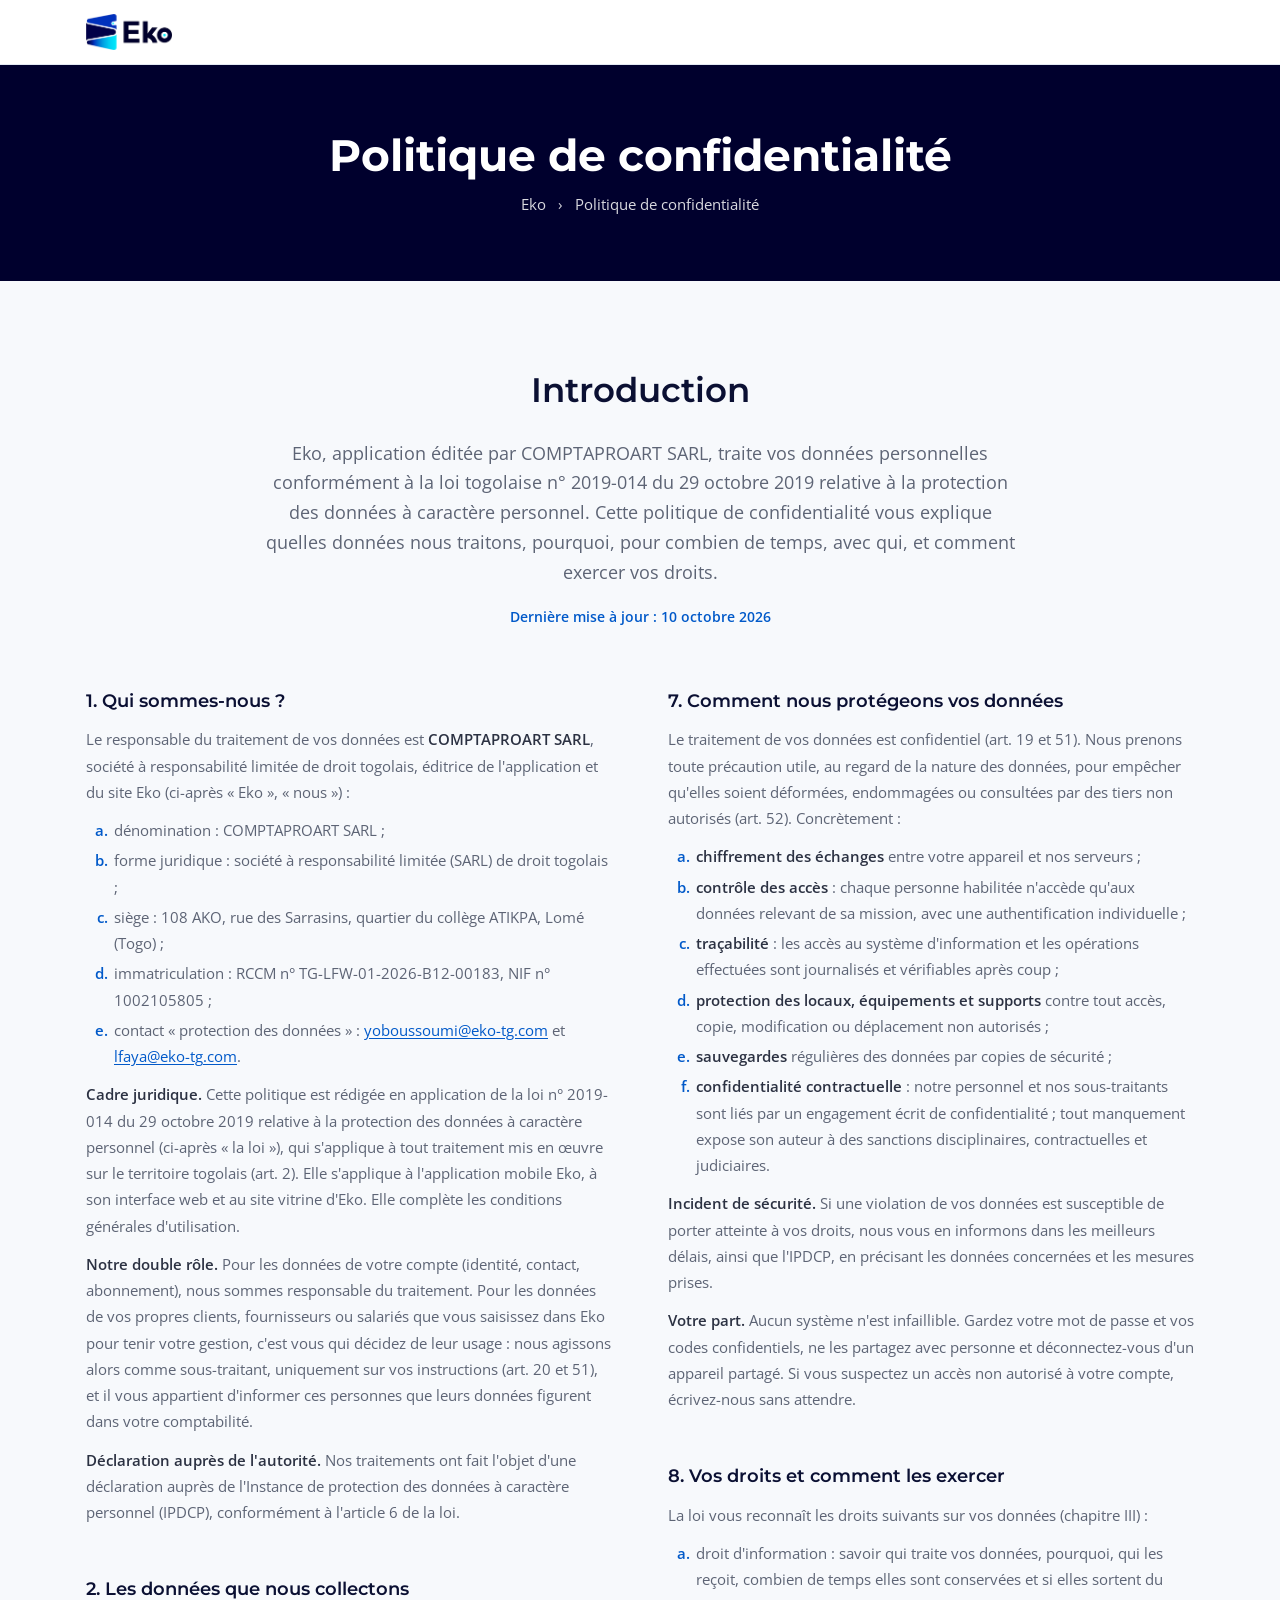
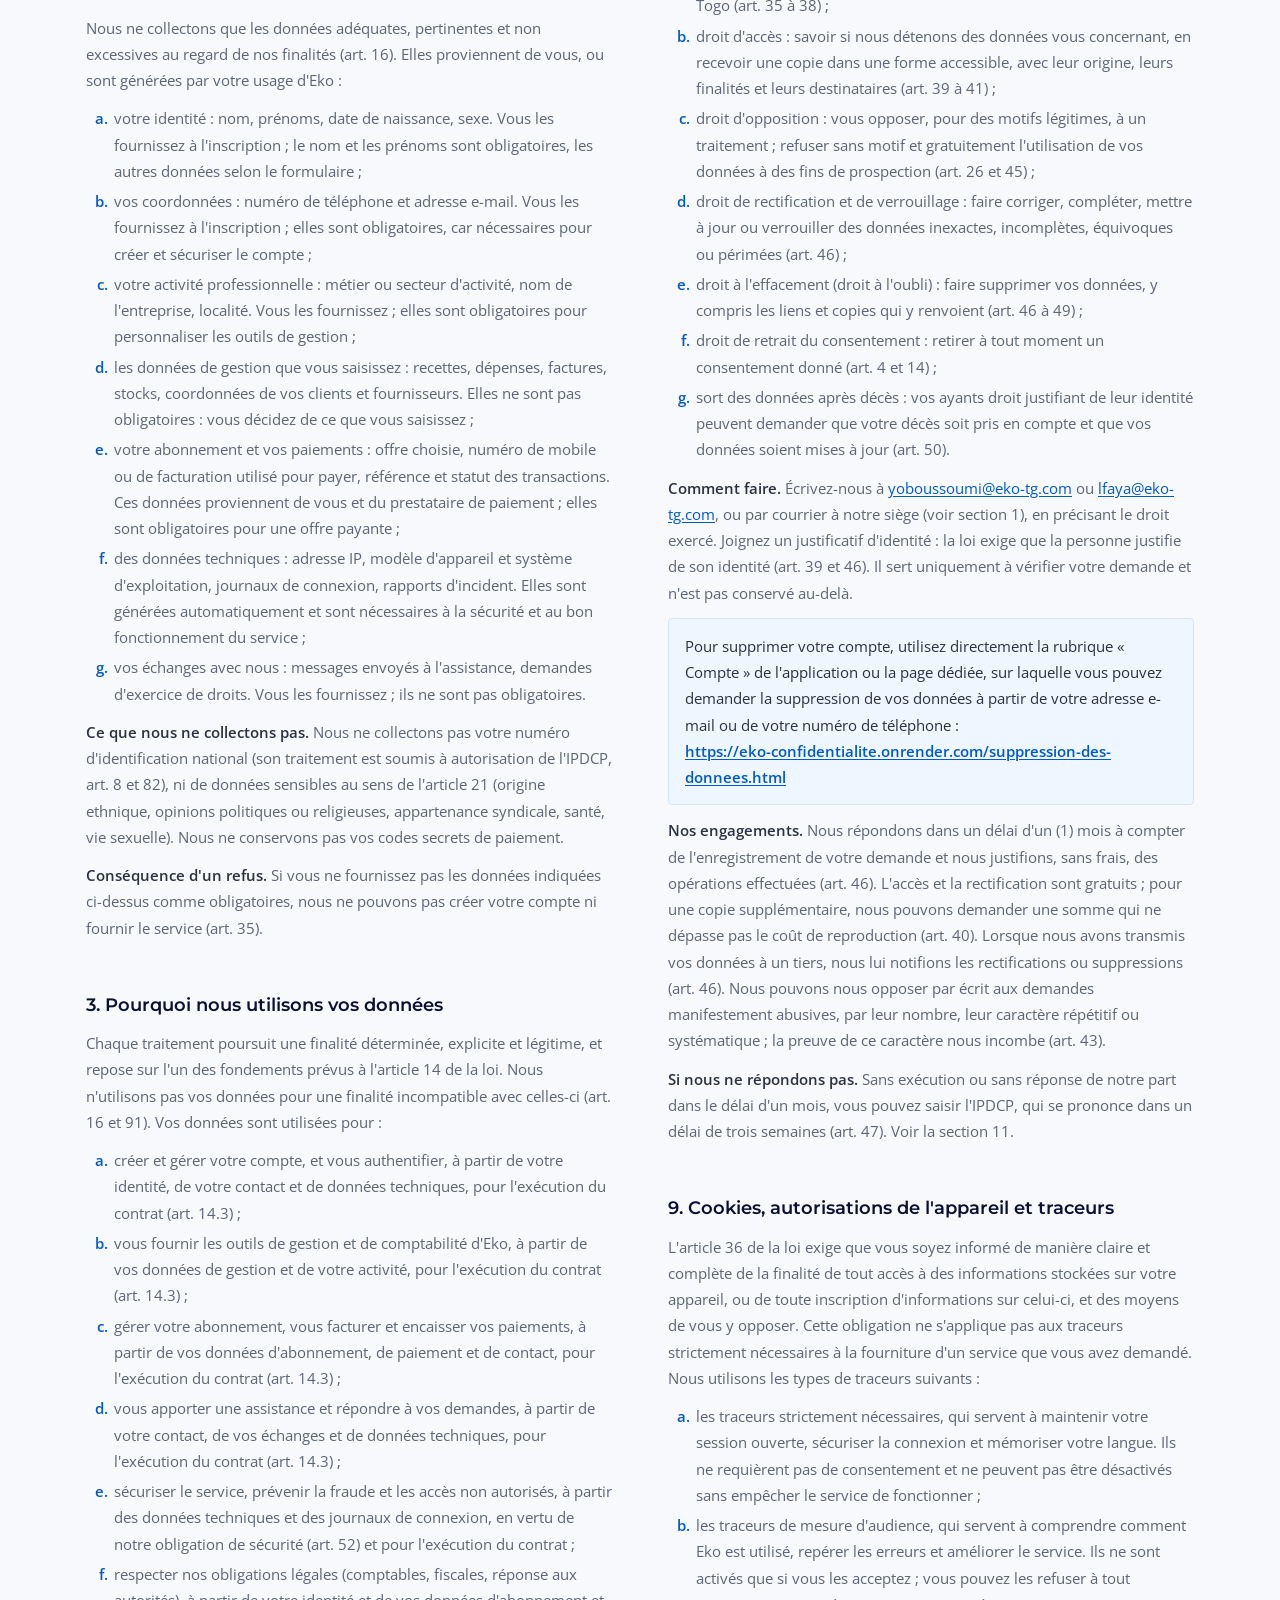
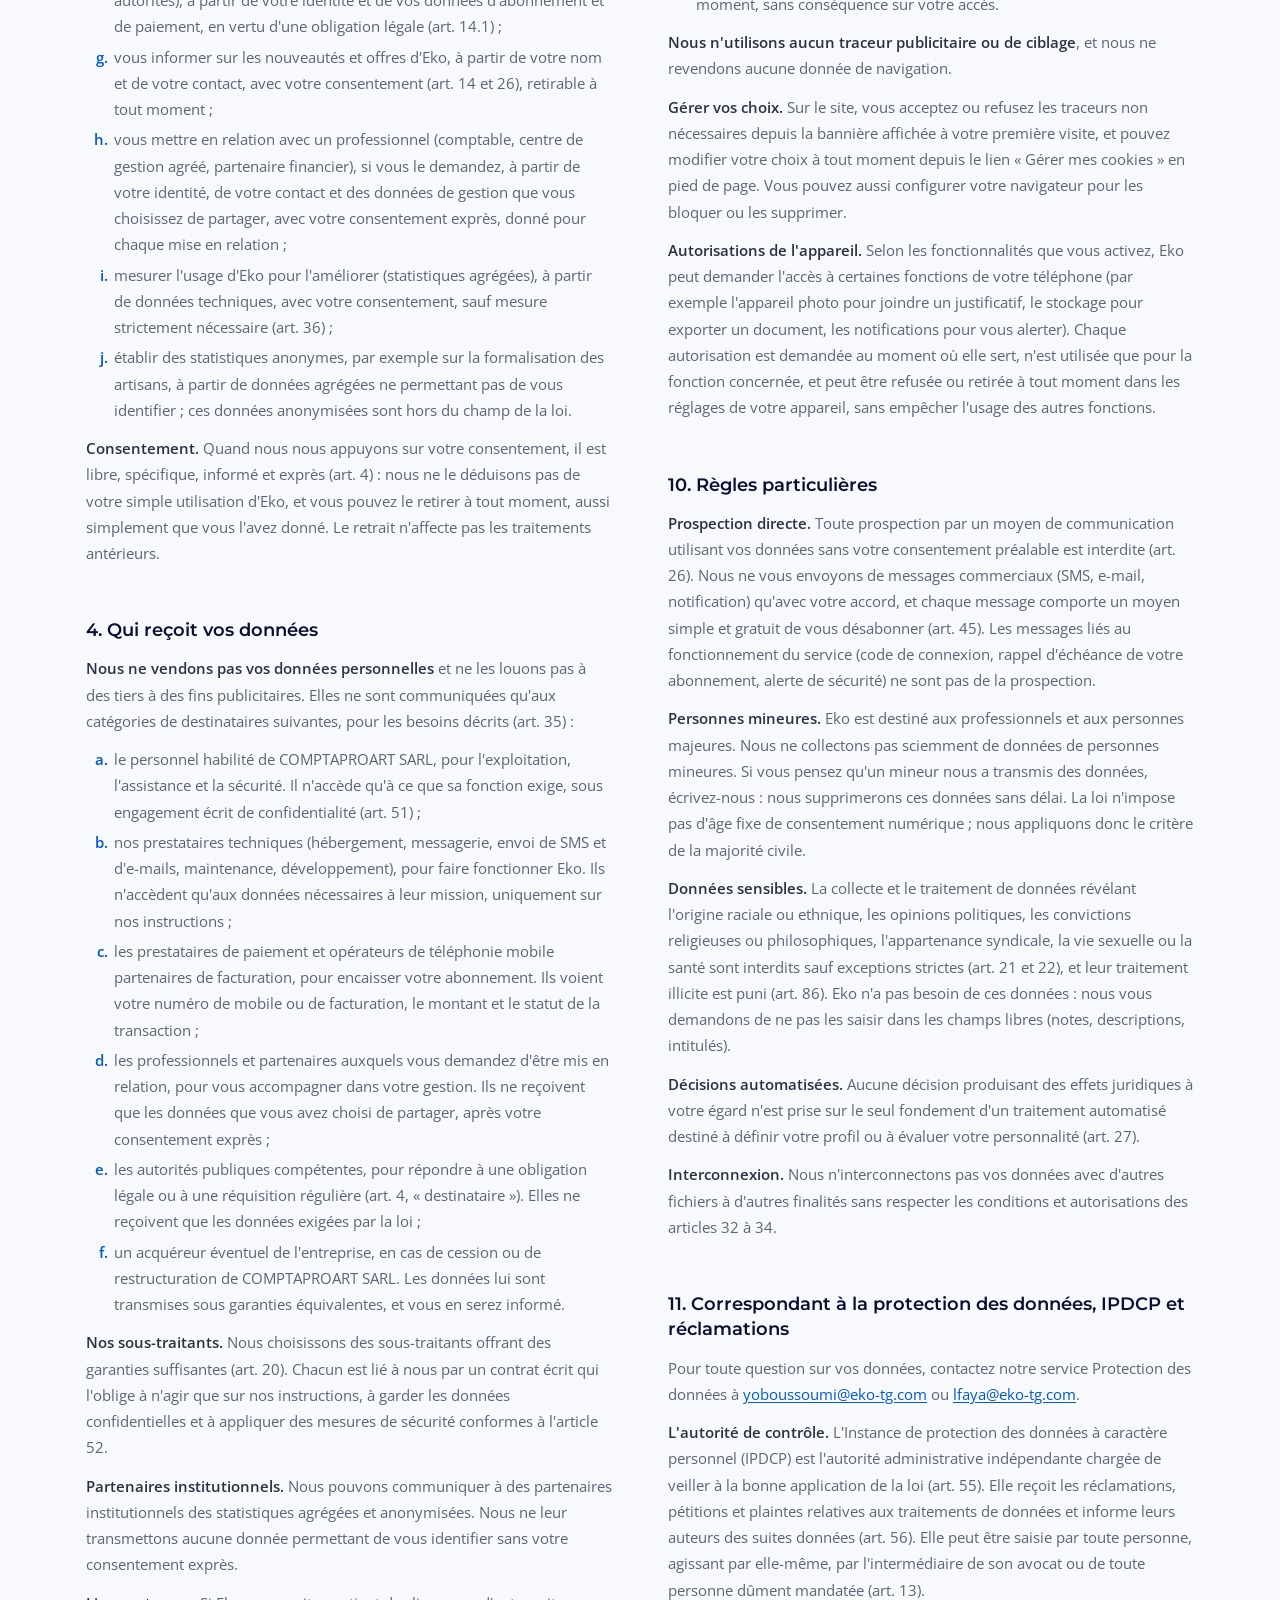
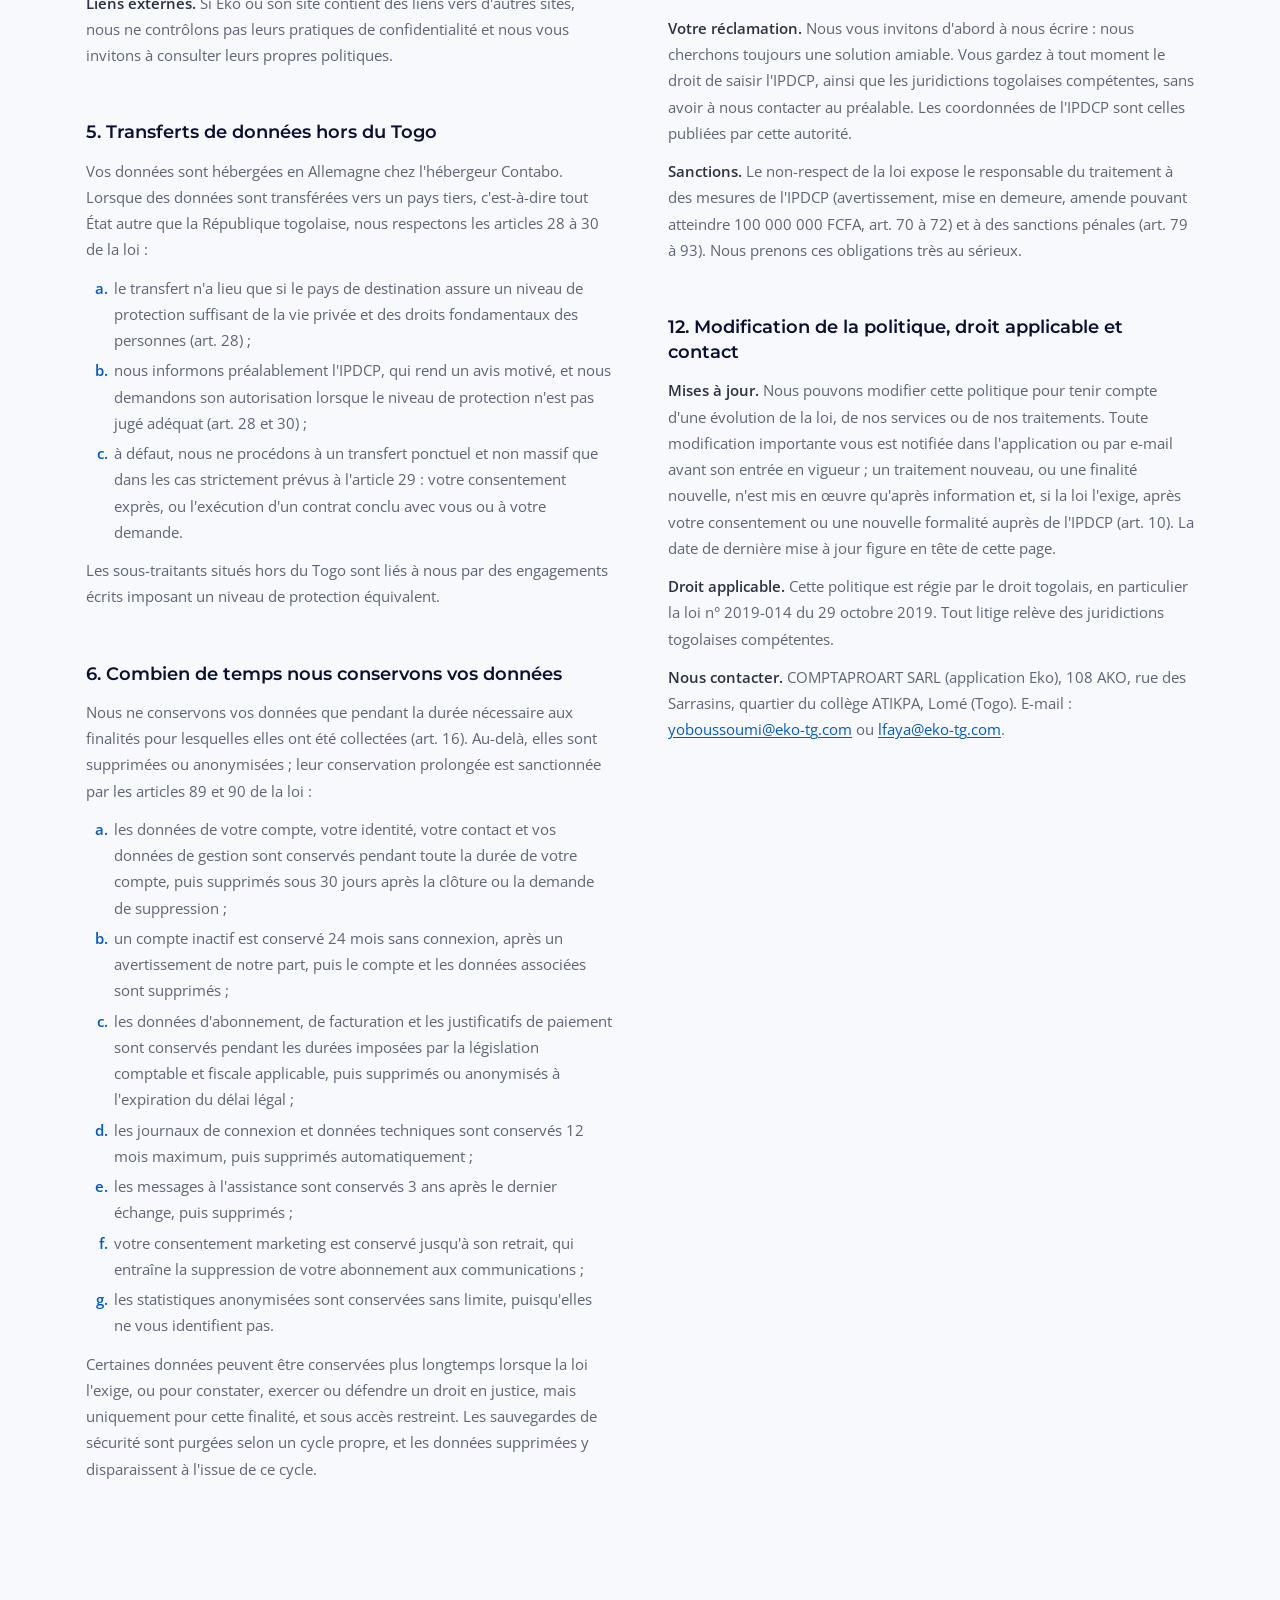
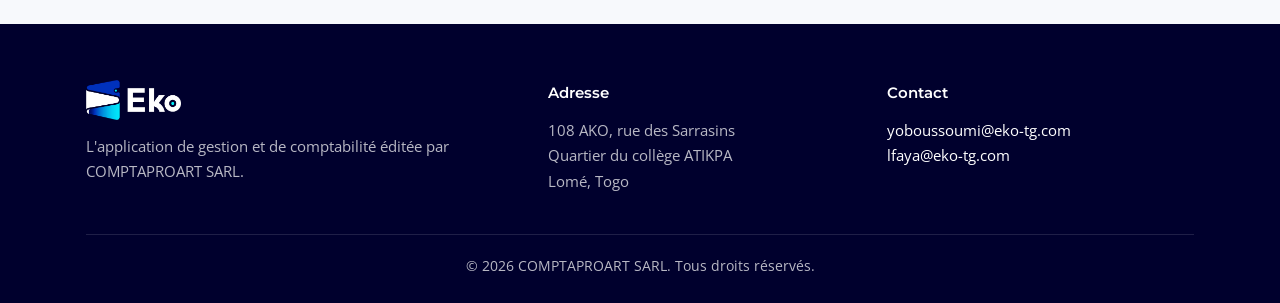
==== commit 0a17caaa: "Politique de confidentialité : contenu complet du document Eko, tableaux rédigés en texte" ====
--- a/index.html
+++ b/index.html
@@ -35,157 +35,170 @@
     <div class="conteneur">
       <section class="introduction">
         <h2>Introduction</h2>
-        <p>Eko est une application de gestion et de comptabilité éditée par COMPTAPROART SARL. Le but de cette politique de confidentialité est d'informer les utilisateurs d'Eko des données personnelles que nous recueillons, de l'usage que nous en faisons, des personnes qui peuvent y accéder, de la durée pendant laquelle nous les conservons et des droits dont ils disposent pour les contrôler.</p>
-        <p>Elle s'applique à l'application mobile Eko, à son interface web et au site vitrine d'Eko, et fonctionne parallèlement à nos conditions générales d'utilisation.</p>
+        <p>Eko, application éditée par COMPTAPROART SARL, traite vos données personnelles conformément à la loi togolaise n° 2019-014 du 29 octobre 2019 relative à la protection des données à caractère personnel. Cette politique de confidentialité vous explique quelles données nous traitons, pourquoi, pour combien de temps, avec qui, et comment exercer vos droits.</p>
         <p class="maj">Dernière mise à jour : 10 octobre 2026</p>
       </section>
 
       <div class="sections">
-        <section class="bloc">
-          <h3>Qui sommes-nous</h3>
-          <p>Le responsable du traitement de vos données est <strong>COMPTAPROART SARL</strong>, société à responsabilité limitée de droit togolais, éditrice de l'application et du site Eko. Son siège est situé au 108 AKO, rue des Sarrasins, quartier du collège ATIKPA, à Lomé (Togo). Elle est immatriculée au RCCM sous le n° TG-LFW-01-2026-B12-00183 et identifiée sous le NIF n° 1002105805.</p>
-          <p>Pour toute question relative à vos données, vous pouvez écrire à notre service Protection des données : <a href="mailto:yoboussoumi@eko-tg.com">yoboussoumi@eko-tg.com</a> ou <a href="mailto:lfaya@eko-tg.com">lfaya@eko-tg.com</a>.</p>
-        </section>
-
-        <section class="bloc">
-          <h3>Lois applicables</h3>
-          <p>Cette politique est rédigée en application de la loi n° 2019-014 du 29 octobre 2019 relative à la protection des données à caractère personnel, qui s'applique à tout traitement de données mis en œuvre sur le territoire togolais. Nos traitements font l'objet d'une déclaration auprès de l'Instance de protection des données à caractère personnel (IPDCP), conformément à l'article 6 de cette loi.</p>
-          <p>Conformément à la loi, nous ne collectons que des données adéquates, pertinentes et non excessives au regard de nos finalités. Chaque traitement poursuit une finalité déterminée, explicite et légitime, et nous n'utilisons jamais vos données pour un objectif incompatible avec celui pour lequel elles ont été recueillies.</p>
-          <p>Eko intervient à deux titres. Pour les données de votre compte (identité, contact, abonnement), nous sommes responsable du traitement. Pour les données de vos propres clients, fournisseurs ou salariés que vous saisissez dans Eko, c'est vous qui décidez de leur usage : nous agissons alors comme sous-traitant, uniquement sur vos instructions, et il vous appartient d'informer ces personnes que leurs données figurent dans votre comptabilité.</p>
-        </section>
-
-        <section class="bloc">
-          <h3>Consentement</h3>
-          <p>Lorsque nous nous appuyons sur votre consentement, celui-ci est libre, spécifique, informé et exprès : nous ne le déduisons jamais de votre simple utilisation d'Eko. C'est le cas pour l'envoi d'informations sur nos nouveautés et offres, pour la mesure d'audience et pour toute mise en relation avec un professionnel ou un partenaire.</p>
-          <p>Vous pouvez retirer votre consentement à tout moment, aussi simplement que vous l'avez donné. Ce retrait n'affecte pas les traitements réalisés auparavant.</p>
-        </section>
-
-        <section class="bloc">
-          <h3>Données personnelles que nous collectons</h3>
-          <p>Les données que nous recueillons proviennent de vous ou sont générées par votre utilisation d'Eko :</p>
-          <ol class="liste">
-            <li>votre identité : nom, prénoms et, selon le formulaire, date de naissance et sexe ;</li>
-            <li>vos coordonnées : numéro de téléphone et adresse e-mail, nécessaires pour créer et sécuriser votre compte ;</li>
-            <li>votre activité professionnelle : métier ou secteur d'activité, nom de l'entreprise, localité ;</li>
-            <li>les données de gestion que vous choisissez de saisir : recettes, dépenses, factures, stocks, coordonnées de vos clients et fournisseurs ;</li>
-            <li>les informations d'abonnement et de paiement : offre choisie, numéro de mobile ou de facturation utilisé pour payer, référence et statut des transactions ;</li>
-            <li>des données techniques générées automatiquement : adresse IP, modèle d'appareil et système d'exploitation, journaux de connexion, rapports d'incident ;</li>
-            <li>vos échanges avec nous : messages adressés à l'assistance et demandes d'exercice de vos droits.</li>
-          </ol>
-          <p>Nous ne collectons pas votre numéro d'identification national, ni aucune donnée sensible (origine ethnique, opinions politiques ou religieuses, appartenance syndicale, santé, vie sexuelle), et nous ne conservons jamais vos codes secrets de paiement. Si vous ne fournissez pas les données nécessaires à la création du compte, nous ne pouvons pas vous fournir le service.</p>
-        </section>
-
-        <section class="bloc">
-          <h3>Comment nous utilisons les données personnelles</h3>
-          <p>Les données recueillies sont utilisées uniquement aux fins suivantes :</p>
-          <ol class="liste">
-            <li>créer et gérer votre compte, et vous authentifier ;</li>
-            <li>vous fournir les outils de gestion et de comptabilité d'Eko ;</li>
-            <li>gérer votre abonnement, vous facturer et encaisser vos paiements ;</li>
-            <li>vous apporter une assistance et répondre à vos demandes ;</li>
-            <li>sécuriser le service, prévenir la fraude et les accès non autorisés ;</li>
-            <li>respecter nos obligations légales, comptables et fiscales ;</li>
-            <li>avec votre accord, vous informer des nouveautés et offres d'Eko, mesurer l'usage de l'application pour l'améliorer, ou vous mettre en relation avec un professionnel (comptable, centre de gestion agréé, partenaire financier) ;</li>
-            <li>établir des statistiques anonymes, par exemple sur la formalisation des artisans, qui ne permettent pas de vous identifier.</li>
-          </ol>
-          <p>Ces traitements reposent sur l'exécution de notre contrat avec vous, sur nos obligations légales et de sécurité ou, lorsque la loi l'exige, sur votre consentement. Aucune décision produisant des effets juridiques à votre égard n'est prise sur le seul fondement d'un traitement automatisé.</p>
-        </section>
-
-        <section class="bloc">
-          <h3>Avec qui nous partageons les données personnelles</h3>
-          <p>Nous ne vendons pas vos données personnelles et ne les louons pas à des tiers à des fins publicitaires. Elles peuvent être communiquées uniquement :</p>
-          <ol class="liste">
-            <li>au personnel habilité de COMPTAPROART SARL, dans la limite de ce que sa fonction exige et sous engagement écrit de confidentialité ;</li>
-            <li>à nos prestataires techniques (hébergement, messagerie, envoi de SMS et d'e-mails, maintenance, développement), uniquement sur nos instructions ;</li>
-            <li>aux prestataires de paiement et opérateurs de téléphonie mobile, pour encaisser votre abonnement ;</li>
-            <li>aux professionnels et partenaires auxquels vous demandez d'être mis en relation, après votre accord exprès ;</li>
-            <li>aux autorités publiques compétentes, lorsque la loi l'exige ;</li>
-            <li>à un éventuel acquéreur de l'entreprise, avec des garanties équivalentes et après vous en avoir informé.</li>
-          </ol>
-          <p>Nos sous-traitants sont liés à nous par un contrat écrit qui les oblige à garder vos données confidentielles et à les protéger. Nos partenaires institutionnels ne reçoivent que des statistiques anonymisées. Si vous suivez un lien vers un autre site, nous ne sommes pas responsables de ses pratiques de confidentialité.</p>
-        </section>
-
-        <section class="bloc">
-          <h3>Transferts de données hors du Togo</h3>
-          <p>Vos données sont hébergées en Allemagne, chez l'hébergeur Contabo. Tout transfert vers un pays autre que le Togo respecte les articles 28 à 30 de la loi : il n'a lieu que si le pays de destination assure un niveau de protection suffisant de la vie privée, après information de l'IPDCP et, si nécessaire, avec son autorisation. À défaut, un transfert ponctuel n'est possible qu'avec votre consentement exprès ou pour l'exécution d'un contrat conclu avec vous.</p>
+        <section class="bloc" id="s1">
+          <h3>1. Qui sommes-nous ?</h3>
+          <p>Le responsable du traitement de vos données est <strong>COMPTAPROART SARL</strong>, société à responsabilité limitée de droit togolais, éditrice de l'application et du site Eko (ci-après « Eko », « nous ») :</p>
+          <ol class="liste">
+            <li>dénomination : COMPTAPROART SARL ;</li>
+            <li>forme juridique : société à responsabilité limitée (SARL) de droit togolais ;</li>
+            <li>siège : 108 AKO, rue des Sarrasins, quartier du collège ATIKPA, Lomé (Togo) ;</li>
+            <li>immatriculation : RCCM n° TG-LFW-01-2026-B12-00183, NIF n° 1002105805 ;</li>
+            <li>contact « protection des données » : <a href="mailto:yoboussoumi@eko-tg.com">yoboussoumi@eko-tg.com</a> et <a href="mailto:lfaya@eko-tg.com">lfaya@eko-tg.com</a>.</li>
+          </ol>
+          <p><strong>Cadre juridique.</strong> Cette politique est rédigée en application de la loi n° 2019-014 du 29 octobre 2019 relative à la protection des données à caractère personnel (ci-après « la loi »), qui s'applique à tout traitement mis en œuvre sur le territoire togolais (art. 2). Elle s'applique à l'application mobile Eko, à son interface web et au site vitrine d'Eko. Elle complète les conditions générales d'utilisation.</p>
+          <p><strong>Notre double rôle.</strong> Pour les données de votre compte (identité, contact, abonnement), nous sommes responsable du traitement. Pour les données de vos propres clients, fournisseurs ou salariés que vous saisissez dans Eko pour tenir votre gestion, c'est vous qui décidez de leur usage : nous agissons alors comme sous-traitant, uniquement sur vos instructions (art. 20 et 51), et il vous appartient d'informer ces personnes que leurs données figurent dans votre comptabilité.</p>
+          <p><strong>Déclaration auprès de l'autorité.</strong> Nos traitements ont fait l'objet d'une déclaration auprès de l'Instance de protection des données à caractère personnel (IPDCP), conformément à l'article 6 de la loi.</p>
+        </section>
+
+        <section class="bloc" id="s2">
+          <h3>2. Les données que nous collectons</h3>
+          <p>Nous ne collectons que les données adéquates, pertinentes et non excessives au regard de nos finalités (art. 16). Elles proviennent de vous, ou sont générées par votre usage d'Eko :</p>
+          <ol class="liste">
+            <li>votre identité : nom, prénoms, date de naissance, sexe. Vous les fournissez à l'inscription ; le nom et les prénoms sont obligatoires, les autres données selon le formulaire ;</li>
+            <li>vos coordonnées : numéro de téléphone et adresse e-mail. Vous les fournissez à l'inscription ; elles sont obligatoires, car nécessaires pour créer et sécuriser le compte ;</li>
+            <li>votre activité professionnelle : métier ou secteur d'activité, nom de l'entreprise, localité. Vous les fournissez ; elles sont obligatoires pour personnaliser les outils de gestion ;</li>
+            <li>les données de gestion que vous saisissez : recettes, dépenses, factures, stocks, coordonnées de vos clients et fournisseurs. Elles ne sont pas obligatoires : vous décidez de ce que vous saisissez ;</li>
+            <li>votre abonnement et vos paiements : offre choisie, numéro de mobile ou de facturation utilisé pour payer, référence et statut des transactions. Ces données proviennent de vous et du prestataire de paiement ; elles sont obligatoires pour une offre payante ;</li>
+            <li>des données techniques : adresse IP, modèle d'appareil et système d'exploitation, journaux de connexion, rapports d'incident. Elles sont générées automatiquement et sont nécessaires à la sécurité et au bon fonctionnement du service ;</li>
+            <li>vos échanges avec nous : messages envoyés à l'assistance, demandes d'exercice de droits. Vous les fournissez ; ils ne sont pas obligatoires.</li>
+          </ol>
+          <p><strong>Ce que nous ne collectons pas.</strong> Nous ne collectons pas votre numéro d'identification national (son traitement est soumis à autorisation de l'IPDCP, art. 8 et 82), ni de données sensibles au sens de l'article 21 (origine ethnique, opinions politiques ou religieuses, appartenance syndicale, santé, vie sexuelle). Nous ne conservons pas vos codes secrets de paiement.</p>
+          <p><strong>Conséquence d'un refus.</strong> Si vous ne fournissez pas les données indiquées ci-dessus comme obligatoires, nous ne pouvons pas créer votre compte ni fournir le service (art. 35).</p>
+        </section>
+
+        <section class="bloc" id="s3">
+          <h3>3. Pourquoi nous utilisons vos données</h3>
+          <p>Chaque traitement poursuit une finalité déterminée, explicite et légitime, et repose sur l'un des fondements prévus à l'article 14 de la loi. Nous n'utilisons pas vos données pour une finalité incompatible avec celles-ci (art. 16 et 91). Vos données sont utilisées pour :</p>
+          <ol class="liste">
+            <li>créer et gérer votre compte, et vous authentifier, à partir de votre identité, de votre contact et de données techniques, pour l'exécution du contrat (art. 14.3) ;</li>
+            <li>vous fournir les outils de gestion et de comptabilité d'Eko, à partir de vos données de gestion et de votre activité, pour l'exécution du contrat (art. 14.3) ;</li>
+            <li>gérer votre abonnement, vous facturer et encaisser vos paiements, à partir de vos données d'abonnement, de paiement et de contact, pour l'exécution du contrat (art. 14.3) ;</li>
+            <li>vous apporter une assistance et répondre à vos demandes, à partir de votre contact, de vos échanges et de données techniques, pour l'exécution du contrat (art. 14.3) ;</li>
+            <li>sécuriser le service, prévenir la fraude et les accès non autorisés, à partir des données techniques et des journaux de connexion, en vertu de notre obligation de sécurité (art. 52) et pour l'exécution du contrat ;</li>
+            <li>respecter nos obligations légales (comptables, fiscales, réponse aux autorités), à partir de votre identité et de vos données d'abonnement et de paiement, en vertu d'une obligation légale (art. 14.1) ;</li>
+            <li>vous informer sur les nouveautés et offres d'Eko, à partir de votre nom et de votre contact, avec votre consentement (art. 14 et 26), retirable à tout moment ;</li>
+            <li>vous mettre en relation avec un professionnel (comptable, centre de gestion agréé, partenaire financier), si vous le demandez, à partir de votre identité, de votre contact et des données de gestion que vous choisissez de partager, avec votre consentement exprès, donné pour chaque mise en relation ;</li>
+            <li>mesurer l'usage d'Eko pour l'améliorer (statistiques agrégées), à partir de données techniques, avec votre consentement, sauf mesure strictement nécessaire (art. 36) ;</li>
+            <li>établir des statistiques anonymes, par exemple sur la formalisation des artisans, à partir de données agrégées ne permettant pas de vous identifier ; ces données anonymisées sont hors du champ de la loi.</li>
+          </ol>
+          <p><strong>Consentement.</strong> Quand nous nous appuyons sur votre consentement, il est libre, spécifique, informé et exprès (art. 4) : nous ne le déduisons pas de votre simple utilisation d'Eko, et vous pouvez le retirer à tout moment, aussi simplement que vous l'avez donné. Le retrait n'affecte pas les traitements antérieurs.</p>
+        </section>
+
+        <section class="bloc" id="s4">
+          <h3>4. Qui reçoit vos données</h3>
+          <p><strong>Nous ne vendons pas vos données personnelles</strong> et ne les louons pas à des tiers à des fins publicitaires. Elles ne sont communiquées qu'aux catégories de destinataires suivantes, pour les besoins décrits (art. 35) :</p>
+          <ol class="liste">
+            <li>le personnel habilité de COMPTAPROART SARL, pour l'exploitation, l'assistance et la sécurité. Il n'accède qu'à ce que sa fonction exige, sous engagement écrit de confidentialité (art. 51) ;</li>
+            <li>nos prestataires techniques (hébergement, messagerie, envoi de SMS et d'e-mails, maintenance, développement), pour faire fonctionner Eko. Ils n'accèdent qu'aux données nécessaires à leur mission, uniquement sur nos instructions ;</li>
+            <li>les prestataires de paiement et opérateurs de téléphonie mobile partenaires de facturation, pour encaisser votre abonnement. Ils voient votre numéro de mobile ou de facturation, le montant et le statut de la transaction ;</li>
+            <li>les professionnels et partenaires auxquels vous demandez d'être mis en relation, pour vous accompagner dans votre gestion. Ils ne reçoivent que les données que vous avez choisi de partager, après votre consentement exprès ;</li>
+            <li>les autorités publiques compétentes, pour répondre à une obligation légale ou à une réquisition régulière (art. 4, « destinataire »). Elles ne reçoivent que les données exigées par la loi ;</li>
+            <li>un acquéreur éventuel de l'entreprise, en cas de cession ou de restructuration de COMPTAPROART SARL. Les données lui sont transmises sous garanties équivalentes, et vous en serez informé.</li>
+          </ol>
+          <p><strong>Nos sous-traitants.</strong> Nous choisissons des sous-traitants offrant des garanties suffisantes (art. 20). Chacun est lié à nous par un contrat écrit qui l'oblige à n'agir que sur nos instructions, à garder les données confidentielles et à appliquer des mesures de sécurité conformes à l'article 52.</p>
+          <p><strong>Partenaires institutionnels.</strong> Nous pouvons communiquer à des partenaires institutionnels des statistiques agrégées et anonymisées. Nous ne leur transmettons aucune donnée permettant de vous identifier sans votre consentement exprès.</p>
+          <p><strong>Liens externes.</strong> Si Eko ou son site contient des liens vers d'autres sites, nous ne contrôlons pas leurs pratiques de confidentialité et nous vous invitons à consulter leurs propres politiques.</p>
+        </section>
+
+        <section class="bloc" id="s5">
+          <h3>5. Transferts de données hors du Togo</h3>
+          <p>Vos données sont hébergées en Allemagne chez l'hébergeur Contabo. Lorsque des données sont transférées vers un pays tiers, c'est-à-dire tout État autre que la République togolaise, nous respectons les articles 28 à 30 de la loi :</p>
+          <ol class="liste">
+            <li>le transfert n'a lieu que si le pays de destination assure un niveau de protection suffisant de la vie privée et des droits fondamentaux des personnes (art. 28) ;</li>
+            <li>nous informons préalablement l'IPDCP, qui rend un avis motivé, et nous demandons son autorisation lorsque le niveau de protection n'est pas jugé adéquat (art. 28 et 30) ;</li>
+            <li>à défaut, nous ne procédons à un transfert ponctuel et non massif que dans les cas strictement prévus à l'article 29 : votre consentement exprès, ou l'exécution d'un contrat conclu avec vous ou à votre demande.</li>
+          </ol>
           <p>Les sous-traitants situés hors du Togo sont liés à nous par des engagements écrits imposant un niveau de protection équivalent.</p>
         </section>
 
-        <section class="bloc">
-          <h3>Combien de temps nous stockons les données personnelles</h3>
-          <p>Nous ne conservons vos données que le temps nécessaire aux finalités pour lesquelles elles ont été collectées :</p>
-          <ol class="liste">
-            <li>les données de votre compte et vos données de gestion sont conservées tant que votre compte existe, puis supprimées dans les 30 jours suivant sa clôture ou votre demande de suppression ;</li>
-            <li>un compte inactif pendant 24 mois est supprimé, après un avertissement de notre part ;</li>
-            <li>les données de facturation et justificatifs de paiement sont conservés pendant les durées imposées par la législation comptable et fiscale ;</li>
-            <li>les journaux de connexion sont conservés 12 mois au maximum ;</li>
-            <li>les messages adressés à l'assistance sont conservés 3 ans après le dernier échange ;</li>
-            <li>votre consentement aux communications commerciales est conservé jusqu'à son retrait.</li>
-          </ol>
-          <p>À l'issue de ces délais, les données sont supprimées ou anonymisées. Les sauvegardes de sécurité sont purgées selon leur propre cycle.</p>
-        </section>
-
-        <section class="bloc">
-          <h3>Comment nous protégeons vos données personnelles</h3>
-          <p>Le traitement de vos données est confidentiel. Afin d'assurer leur sécurité, les échanges entre votre appareil et nos serveurs sont chiffrés, chaque personne habilitée n'accède qu'aux données relevant de sa mission grâce à une authentification individuelle, et les accès à notre système d'information sont journalisés. Nos locaux, équipements et supports sont protégés, et nos données sont sauvegardées régulièrement.</p>
-          <p>Notre personnel et nos sous-traitants sont liés par un engagement écrit de confidentialité. Si une violation de vos données était susceptible de porter atteinte à vos droits, nous vous en informerions dans les meilleurs délais, ainsi que l'IPDCP.</p>
-          <p>Aucun système n'étant infaillible, gardez votre mot de passe et vos codes confidentiels pour vous, déconnectez-vous d'un appareil partagé et écrivez-nous sans attendre si vous suspectez un accès non autorisé à votre compte.</p>
-        </section>
-
-        <section class="bloc">
-          <h3>Mineurs</h3>
-          <p>Eko est destiné aux professionnels et aux personnes majeures. Nous ne collectons pas sciemment de données concernant des mineurs. Si vous pensez qu'un mineur nous a transmis des données, écrivez-nous : nous les supprimerons sans délai.</p>
-          <p>Nous vous demandons par ailleurs de ne pas saisir de données sensibles dans les champs libres de l'application (notes, descriptions, intitulés) : Eko n'en a pas besoin.</p>
-        </section>
-
-        <section class="bloc">
-          <h3>Vos droits en tant qu'utilisateur</h3>
-          <p>La loi n° 2019-014 vous reconnaît les droits suivants sur vos données :</p>
-          <ol class="liste">
-            <li>droit d'information : savoir qui traite vos données, pourquoi, qui les reçoit et combien de temps elles sont conservées ;</li>
-            <li>droit d'accès : obtenir une copie des données que nous détenons sur vous ;</li>
-            <li>droit de rectification et de verrouillage des données inexactes, incomplètes ou périmées ;</li>
-            <li>droit à l'effacement, ou droit à l'oubli ;</li>
-            <li>droit d'opposition, notamment à toute prospection commerciale, sans motif et gratuitement ;</li>
-            <li>droit de retirer votre consentement à tout moment ;</li>
-            <li>droit de vos ayants droit de faire prendre en compte votre décès.</li>
-          </ol>
-          <p>Vous trouverez de plus amples informations sur ces droits au chapitre III (articles 35 à 50) de la loi.</p>
-        </section>
-
-        <section class="bloc bloc-suppression" id="suppression">
-          <h3>Comment modifier, supprimer ou contester les données recueillies</h3>
-          <p>Pour exercer l'un de vos droits, écrivez-nous à <a href="mailto:yoboussoumi@eko-tg.com">yoboussoumi@eko-tg.com</a> ou <a href="mailto:lfaya@eko-tg.com">lfaya@eko-tg.com</a>, ou par courrier à notre siège, en précisant le droit exercé et en joignant un justificatif d'identité. Ce justificatif sert uniquement à vérifier votre demande et n'est pas conservé au-delà.</p>
-          <p>Nous répondons dans un délai d'un mois à compter de l'enregistrement de votre demande. L'accès et la rectification sont gratuits. Sans réponse de notre part dans ce délai, vous pouvez saisir l'IPDCP.</p>
-          <p>Vous pouvez supprimer votre compte directement depuis la rubrique « Compte » de l'application. Vous pouvez également demander la suppression de vos données à partir de votre adresse e-mail ou de votre numéro de téléphone, via le lien suivant :<br>
+        <section class="bloc" id="s6">
+          <h3>6. Combien de temps nous conservons vos données</h3>
+          <p>Nous ne conservons vos données que pendant la durée nécessaire aux finalités pour lesquelles elles ont été collectées (art. 16). Au-delà, elles sont supprimées ou anonymisées ; leur conservation prolongée est sanctionnée par les articles 89 et 90 de la loi :</p>
+          <ol class="liste">
+            <li>les données de votre compte, votre identité, votre contact et vos données de gestion sont conservés pendant toute la durée de votre compte, puis supprimés sous 30 jours après la clôture ou la demande de suppression ;</li>
+            <li>un compte inactif est conservé 24 mois sans connexion, après un avertissement de notre part, puis le compte et les données associées sont supprimés ;</li>
+            <li>les données d'abonnement, de facturation et les justificatifs de paiement sont conservés pendant les durées imposées par la législation comptable et fiscale applicable, puis supprimés ou anonymisés à l'expiration du délai légal ;</li>
+            <li>les journaux de connexion et données techniques sont conservés 12 mois maximum, puis supprimés automatiquement ;</li>
+            <li>les messages à l'assistance sont conservés 3 ans après le dernier échange, puis supprimés ;</li>
+            <li>votre consentement marketing est conservé jusqu'à son retrait, qui entraîne la suppression de votre abonnement aux communications ;</li>
+            <li>les statistiques anonymisées sont conservées sans limite, puisqu'elles ne vous identifient pas.</li>
+          </ol>
+          <p>Certaines données peuvent être conservées plus longtemps lorsque la loi l'exige, ou pour constater, exercer ou défendre un droit en justice, mais uniquement pour cette finalité, et sous accès restreint. Les sauvegardes de sécurité sont purgées selon un cycle propre, et les données supprimées y disparaissent à l'issue de ce cycle.</p>
+        </section>
+
+        <section class="bloc" id="s7">
+          <h3>7. Comment nous protégeons vos données</h3>
+          <p>Le traitement de vos données est confidentiel (art. 19 et 51). Nous prenons toute précaution utile, au regard de la nature des données, pour empêcher qu'elles soient déformées, endommagées ou consultées par des tiers non autorisés (art. 52). Concrètement :</p>
+          <ol class="liste">
+            <li><strong>chiffrement des échanges</strong> entre votre appareil et nos serveurs ;</li>
+            <li><strong>contrôle des accès</strong> : chaque personne habilitée n'accède qu'aux données relevant de sa mission, avec une authentification individuelle ;</li>
+            <li><strong>traçabilité</strong> : les accès au système d'information et les opérations effectuées sont journalisés et vérifiables après coup ;</li>
+            <li><strong>protection des locaux, équipements et supports</strong> contre tout accès, copie, modification ou déplacement non autorisés ;</li>
+            <li><strong>sauvegardes</strong> régulières des données par copies de sécurité ;</li>
+            <li><strong>confidentialité contractuelle</strong> : notre personnel et nos sous-traitants sont liés par un engagement écrit de confidentialité ; tout manquement expose son auteur à des sanctions disciplinaires, contractuelles et judiciaires.</li>
+          </ol>
+          <p><strong>Incident de sécurité.</strong> Si une violation de vos données est susceptible de porter atteinte à vos droits, nous vous en informons dans les meilleurs délais, ainsi que l'IPDCP, en précisant les données concernées et les mesures prises.</p>
+          <p><strong>Votre part.</strong> Aucun système n'est infaillible. Gardez votre mot de passe et vos codes confidentiels, ne les partagez avec personne et déconnectez-vous d'un appareil partagé. Si vous suspectez un accès non autorisé à votre compte, écrivez-nous sans attendre.</p>
+        </section>
+
+        <section class="bloc" id="s8">
+          <h3>8. Vos droits et comment les exercer</h3>
+          <p>La loi vous reconnaît les droits suivants sur vos données (chapitre III) :</p>
+          <ol class="liste">
+            <li>droit d'information : savoir qui traite vos données, pourquoi, qui les reçoit, combien de temps elles sont conservées et si elles sortent du Togo (art. 35 à 38) ;</li>
+            <li>droit d'accès : savoir si nous détenons des données vous concernant, en recevoir une copie dans une forme accessible, avec leur origine, leurs finalités et leurs destinataires (art. 39 à 41) ;</li>
+            <li>droit d'opposition : vous opposer, pour des motifs légitimes, à un traitement ; refuser sans motif et gratuitement l'utilisation de vos données à des fins de prospection (art. 26 et 45) ;</li>
+            <li>droit de rectification et de verrouillage : faire corriger, compléter, mettre à jour ou verrouiller des données inexactes, incomplètes, équivoques ou périmées (art. 46) ;</li>
+            <li>droit à l'effacement (droit à l'oubli) : faire supprimer vos données, y compris les liens et copies qui y renvoient (art. 46 à 49) ;</li>
+            <li>droit de retrait du consentement : retirer à tout moment un consentement donné (art. 4 et 14) ;</li>
+            <li>sort des données après décès : vos ayants droit justifiant de leur identité peuvent demander que votre décès soit pris en compte et que vos données soient mises à jour (art. 50).</li>
+          </ol>
+          <p><strong>Comment faire.</strong> Écrivez-nous à <a href="mailto:yoboussoumi@eko-tg.com">yoboussoumi@eko-tg.com</a> ou <a href="mailto:lfaya@eko-tg.com">lfaya@eko-tg.com</a>, ou par courrier à notre siège (voir section 1), en précisant le droit exercé. Joignez un justificatif d'identité : la loi exige que la personne justifie de son identité (art. 39 et 46). Il sert uniquement à vérifier votre demande et n'est pas conservé au-delà.</p>
+          <p class="suppression">Pour supprimer votre compte, utilisez directement la rubrique « Compte » de l'application ou la page dédiée, sur laquelle vous pouvez demander la suppression de vos données à partir de votre adresse e-mail ou de votre numéro de téléphone :<br>
             <a class="lien-suppression" href="suppression-des-donnees.html">https://eko-confidentialite.onrender.com/suppression-des-donnees.html</a></p>
-        </section>
-
-        <section class="bloc">
-          <h3>Politique sur les cookies et autorisations</h3>
-          <p>Un cookie, ou traceur, est un petit fichier enregistré sur votre appareil. Nous utilisons deux types de traceurs :</p>
-          <ol class="liste">
-            <li>les traceurs strictement nécessaires, qui maintiennent votre session ouverte, sécurisent la connexion et mémorisent votre langue ; ils ne peuvent pas être désactivés sans empêcher le service de fonctionner ;</li>
-            <li>les traceurs de mesure d'audience, qui nous aident à comprendre l'usage d'Eko, repérer les erreurs et améliorer le service ; ils ne sont activés que si vous les acceptez.</li>
-          </ol>
-          <p>Nous n'utilisons aucun traceur publicitaire ou de ciblage et ne revendons aucune donnée de navigation. Sur le site, vous pouvez modifier vos choix à tout moment via le lien « Gérer mes cookies » en pied de page, ou depuis les réglages de votre navigateur.</p>
-          <p>Selon les fonctionnalités que vous activez, l'application peut demander l'accès à l'appareil photo (pour joindre un justificatif), au stockage (pour exporter un document) ou aux notifications. Chaque autorisation est demandée au moment où elle sert et peut être retirée à tout moment dans les réglages de votre téléphone.</p>
-        </section>
-
-        <section class="bloc">
-          <h3>Prospection commerciale</h3>
-          <p>Nous ne vous envoyons de messages commerciaux, par SMS, e-mail ou notification, qu'avec votre accord préalable, et chaque message comporte un moyen simple et gratuit de vous désabonner. Les messages liés au fonctionnement du service (code de connexion, rappel d'échéance de votre abonnement, alerte de sécurité) ne relèvent pas de la prospection.</p>
-        </section>
-
-        <section class="bloc">
-          <h3>Réclamations</h3>
-          <p>Nous vous invitons d'abord à nous écrire : nous cherchons toujours une solution amiable. Vous gardez à tout moment le droit de saisir l'Instance de protection des données à caractère personnel (IPDCP), autorité indépendante chargée de veiller à l'application de la loi, ainsi que les juridictions togolaises compétentes, sans avoir à nous contacter au préalable.</p>
-        </section>
-
-        <section class="bloc">
-          <h3>Modifications et droit applicable</h3>
-          <p>Nous pouvons modifier cette politique pour tenir compte d'une évolution de la loi, de nos services ou de nos traitements. Toute modification importante vous sera notifiée dans l'application ou par e-mail avant son entrée en vigueur. La date de dernière mise à jour figure en tête de cette page.</p>
-          <p>Cette politique est régie par le droit togolais, en particulier la loi n° 2019-014 du 29 octobre 2019. Tout litige relève des juridictions togolaises compétentes.</p>
+          <p><strong>Nos engagements.</strong> Nous répondons dans un délai d'un (1) mois à compter de l'enregistrement de votre demande et nous justifions, sans frais, des opérations effectuées (art. 46). L'accès et la rectification sont gratuits ; pour une copie supplémentaire, nous pouvons demander une somme qui ne dépasse pas le coût de reproduction (art. 40). Lorsque nous avons transmis vos données à un tiers, nous lui notifions les rectifications ou suppressions (art. 46). Nous pouvons nous opposer par écrit aux demandes manifestement abusives, par leur nombre, leur caractère répétitif ou systématique ; la preuve de ce caractère nous incombe (art. 43).</p>
+          <p><strong>Si nous ne répondons pas.</strong> Sans exécution ou sans réponse de notre part dans le délai d'un mois, vous pouvez saisir l'IPDCP, qui se prononce dans un délai de trois semaines (art. 47). Voir la section 11.</p>
+        </section>
+
+        <section class="bloc" id="s9">
+          <h3>9. Cookies, autorisations de l'appareil et traceurs</h3>
+          <p>L'article 36 de la loi exige que vous soyez informé de manière claire et complète de la finalité de tout accès à des informations stockées sur votre appareil, ou de toute inscription d'informations sur celui-ci, et des moyens de vous y opposer. Cette obligation ne s'applique pas aux traceurs strictement nécessaires à la fourniture d'un service que vous avez demandé. Nous utilisons les types de traceurs suivants :</p>
+          <ol class="liste">
+            <li>les traceurs strictement nécessaires, qui servent à maintenir votre session ouverte, sécuriser la connexion et mémoriser votre langue. Ils ne requièrent pas de consentement et ne peuvent pas être désactivés sans empêcher le service de fonctionner ;</li>
+            <li>les traceurs de mesure d'audience, qui servent à comprendre comment Eko est utilisé, repérer les erreurs et améliorer le service. Ils ne sont activés que si vous les acceptez ; vous pouvez les refuser à tout moment, sans conséquence sur votre accès.</li>
+          </ol>
+          <p><strong>Nous n'utilisons aucun traceur publicitaire ou de ciblage</strong>, et nous ne revendons aucune donnée de navigation.</p>
+          <p><strong>Gérer vos choix.</strong> Sur le site, vous acceptez ou refusez les traceurs non nécessaires depuis la bannière affichée à votre première visite, et pouvez modifier votre choix à tout moment depuis le lien « Gérer mes cookies » en pied de page. Vous pouvez aussi configurer votre navigateur pour les bloquer ou les supprimer.</p>
+          <p><strong>Autorisations de l'appareil.</strong> Selon les fonctionnalités que vous activez, Eko peut demander l'accès à certaines fonctions de votre téléphone (par exemple l'appareil photo pour joindre un justificatif, le stockage pour exporter un document, les notifications pour vous alerter). Chaque autorisation est demandée au moment où elle sert, n'est utilisée que pour la fonction concernée, et peut être refusée ou retirée à tout moment dans les réglages de votre appareil, sans empêcher l'usage des autres fonctions.</p>
+        </section>
+
+        <section class="bloc" id="s10">
+          <h3>10. Règles particulières</h3>
+          <p><strong>Prospection directe.</strong> Toute prospection par un moyen de communication utilisant vos données sans votre consentement préalable est interdite (art. 26). Nous ne vous envoyons de messages commerciaux (SMS, e-mail, notification) qu'avec votre accord, et chaque message comporte un moyen simple et gratuit de vous désabonner (art. 45). Les messages liés au fonctionnement du service (code de connexion, rappel d'échéance de votre abonnement, alerte de sécurité) ne sont pas de la prospection.</p>
+          <p><strong>Personnes mineures.</strong> Eko est destiné aux professionnels et aux personnes majeures. Nous ne collectons pas sciemment de données de personnes mineures. Si vous pensez qu'un mineur nous a transmis des données, écrivez-nous : nous supprimerons ces données sans délai. La loi n'impose pas d'âge fixe de consentement numérique ; nous appliquons donc le critère de la majorité civile.</p>
+          <p><strong>Données sensibles.</strong> La collecte et le traitement de données révélant l'origine raciale ou ethnique, les opinions politiques, les convictions religieuses ou philosophiques, l'appartenance syndicale, la vie sexuelle ou la santé sont interdits sauf exceptions strictes (art. 21 et 22), et leur traitement illicite est puni (art. 86). Eko n'a pas besoin de ces données : nous vous demandons de ne pas les saisir dans les champs libres (notes, descriptions, intitulés).</p>
+          <p><strong>Décisions automatisées.</strong> Aucune décision produisant des effets juridiques à votre égard n'est prise sur le seul fondement d'un traitement automatisé destiné à définir votre profil ou à évaluer votre personnalité (art. 27).</p>
+          <p><strong>Interconnexion.</strong> Nous n'interconnectons pas vos données avec d'autres fichiers à d'autres finalités sans respecter les conditions et autorisations des articles 32 à 34.</p>
+        </section>
+
+        <section class="bloc" id="s11">
+          <h3>11. Correspondant à la protection des données, IPDCP et réclamations</h3>
+          <p>Pour toute question sur vos données, contactez notre service Protection des données à <a href="mailto:yoboussoumi@eko-tg.com">yoboussoumi@eko-tg.com</a> ou <a href="mailto:lfaya@eko-tg.com">lfaya@eko-tg.com</a>.</p>
+          <p><strong>L'autorité de contrôle.</strong> L'Instance de protection des données à caractère personnel (IPDCP) est l'autorité administrative indépendante chargée de veiller à la bonne application de la loi (art. 55). Elle reçoit les réclamations, pétitions et plaintes relatives aux traitements de données et informe leurs auteurs des suites données (art. 56). Elle peut être saisie par toute personne, agissant par elle-même, par l'intermédiaire de son avocat ou de toute personne dûment mandatée (art. 13).</p>
+          <p><strong>Votre réclamation.</strong> Nous vous invitons d'abord à nous écrire : nous cherchons toujours une solution amiable. Vous gardez à tout moment le droit de saisir l'IPDCP, ainsi que les juridictions togolaises compétentes, sans avoir à nous contacter au préalable. Les coordonnées de l'IPDCP sont celles publiées par cette autorité.</p>
+          <p><strong>Sanctions.</strong> Le non-respect de la loi expose le responsable du traitement à des mesures de l'IPDCP (avertissement, mise en demeure, amende pouvant atteindre 100 000 000 FCFA, art. 70 à 72) et à des sanctions pénales (art. 79 à 93). Nous prenons ces obligations très au sérieux.</p>
+        </section>
+
+        <section class="bloc" id="s12">
+          <h3>12. Modification de la politique, droit applicable et contact</h3>
+          <p><strong>Mises à jour.</strong> Nous pouvons modifier cette politique pour tenir compte d'une évolution de la loi, de nos services ou de nos traitements. Toute modification importante vous est notifiée dans l'application ou par e-mail avant son entrée en vigueur ; un traitement nouveau, ou une finalité nouvelle, n'est mis en œuvre qu'après information et, si la loi l'exige, après votre consentement ou une nouvelle formalité auprès de l'IPDCP (art. 10). La date de dernière mise à jour figure en tête de cette page.</p>
+          <p><strong>Droit applicable.</strong> Cette politique est régie par le droit togolais, en particulier la loi n° 2019-014 du 29 octobre 2019. Tout litige relève des juridictions togolaises compétentes.</p>
+          <p><strong>Nous contacter.</strong> COMPTAPROART SARL (application Eko), 108 AKO, rue des Sarrasins, quartier du collège ATIKPA, Lomé (Togo). E-mail : <a href="mailto:yoboussoumi@eko-tg.com">yoboussoumi@eko-tg.com</a> ou <a href="mailto:lfaya@eko-tg.com">lfaya@eko-tg.com</a>.</p>
         </section>
       </div>
     </div>
--- a/assets/style.css
+++ b/assets/style.css
@@ -61,7 +61,7 @@
 .liste li { margin-bottom: 4px; padding-left: 2px; }
 .liste li::marker { color: var(--primaire); font-weight: 600; }
 
-.bloc-suppression { border-top: 1px solid var(--bord); padding-top: 24px; }
+.suppression { background: var(--carte); border: 1px solid #d3e5fb; border-radius: 4px; padding: 14px 16px; color: var(--texte-fort); }
 .lien-suppression { font-weight: 600; }
 
 /* Pied de page */
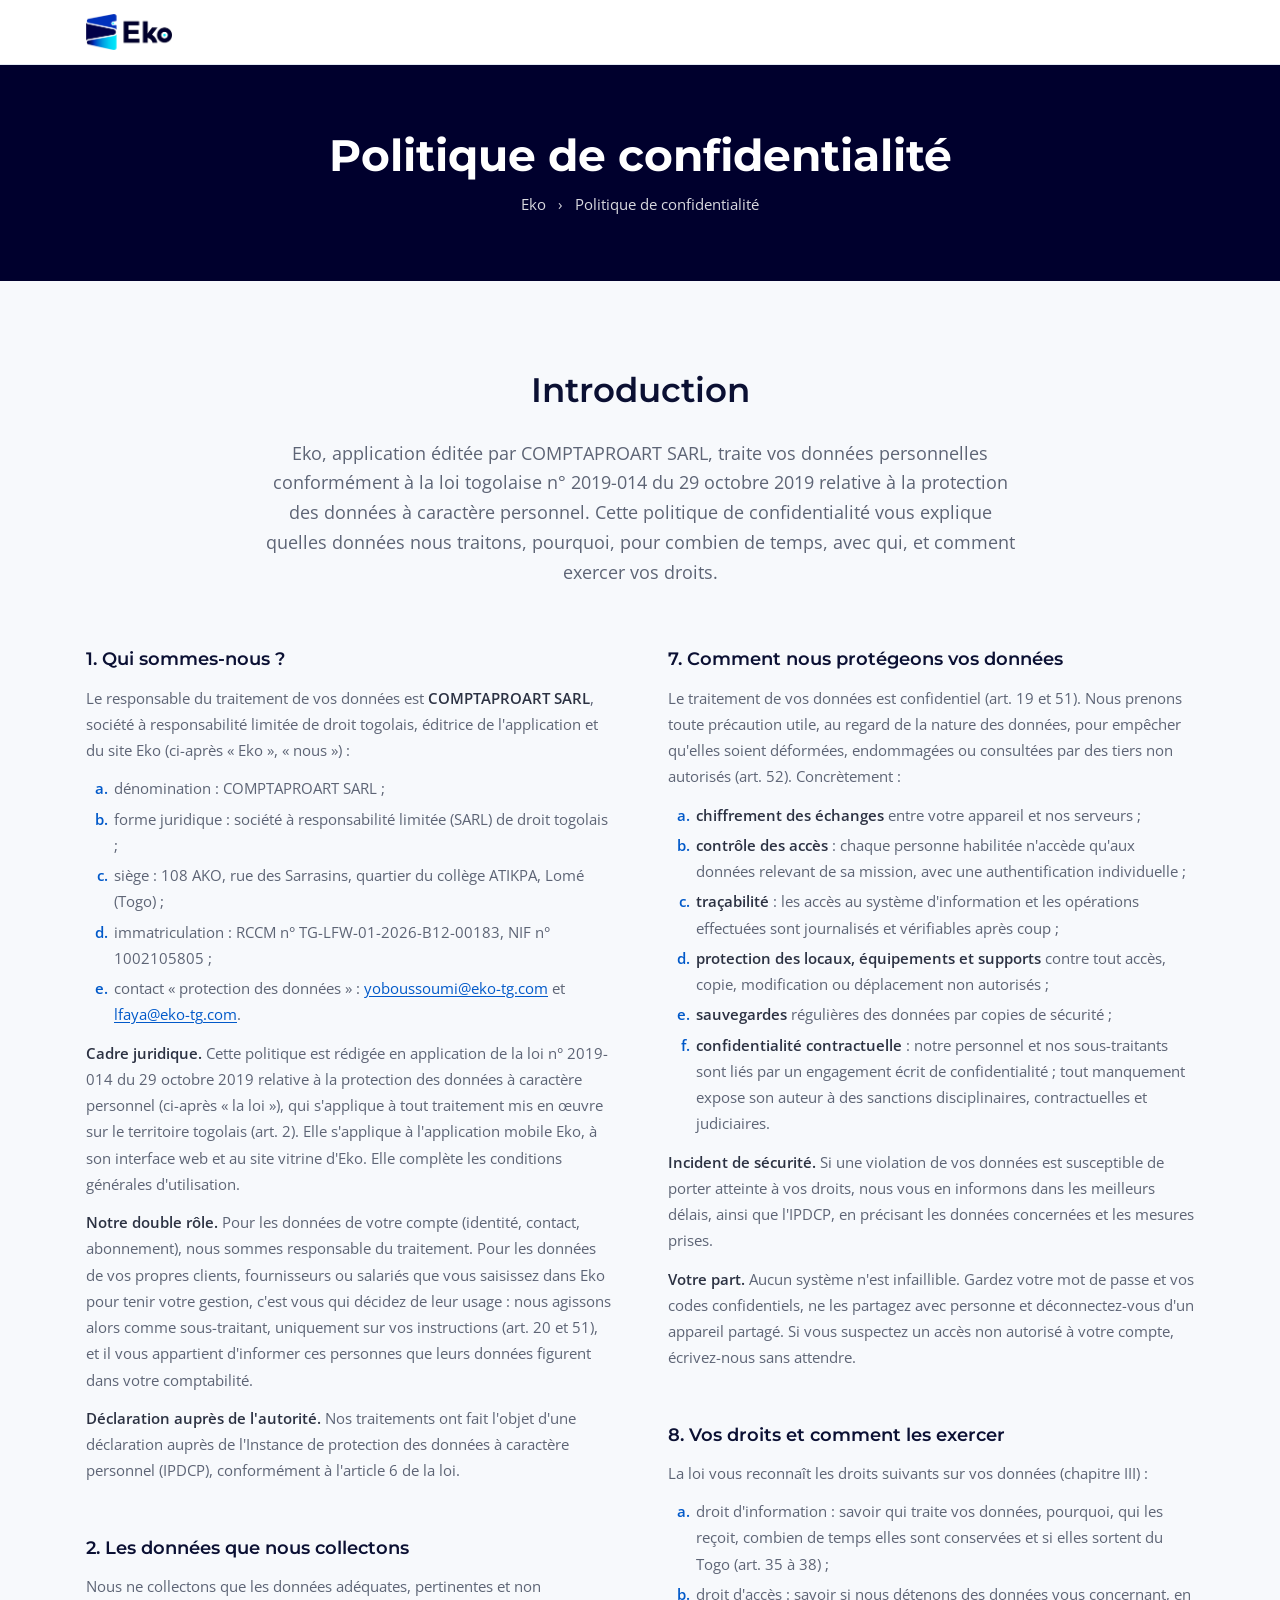
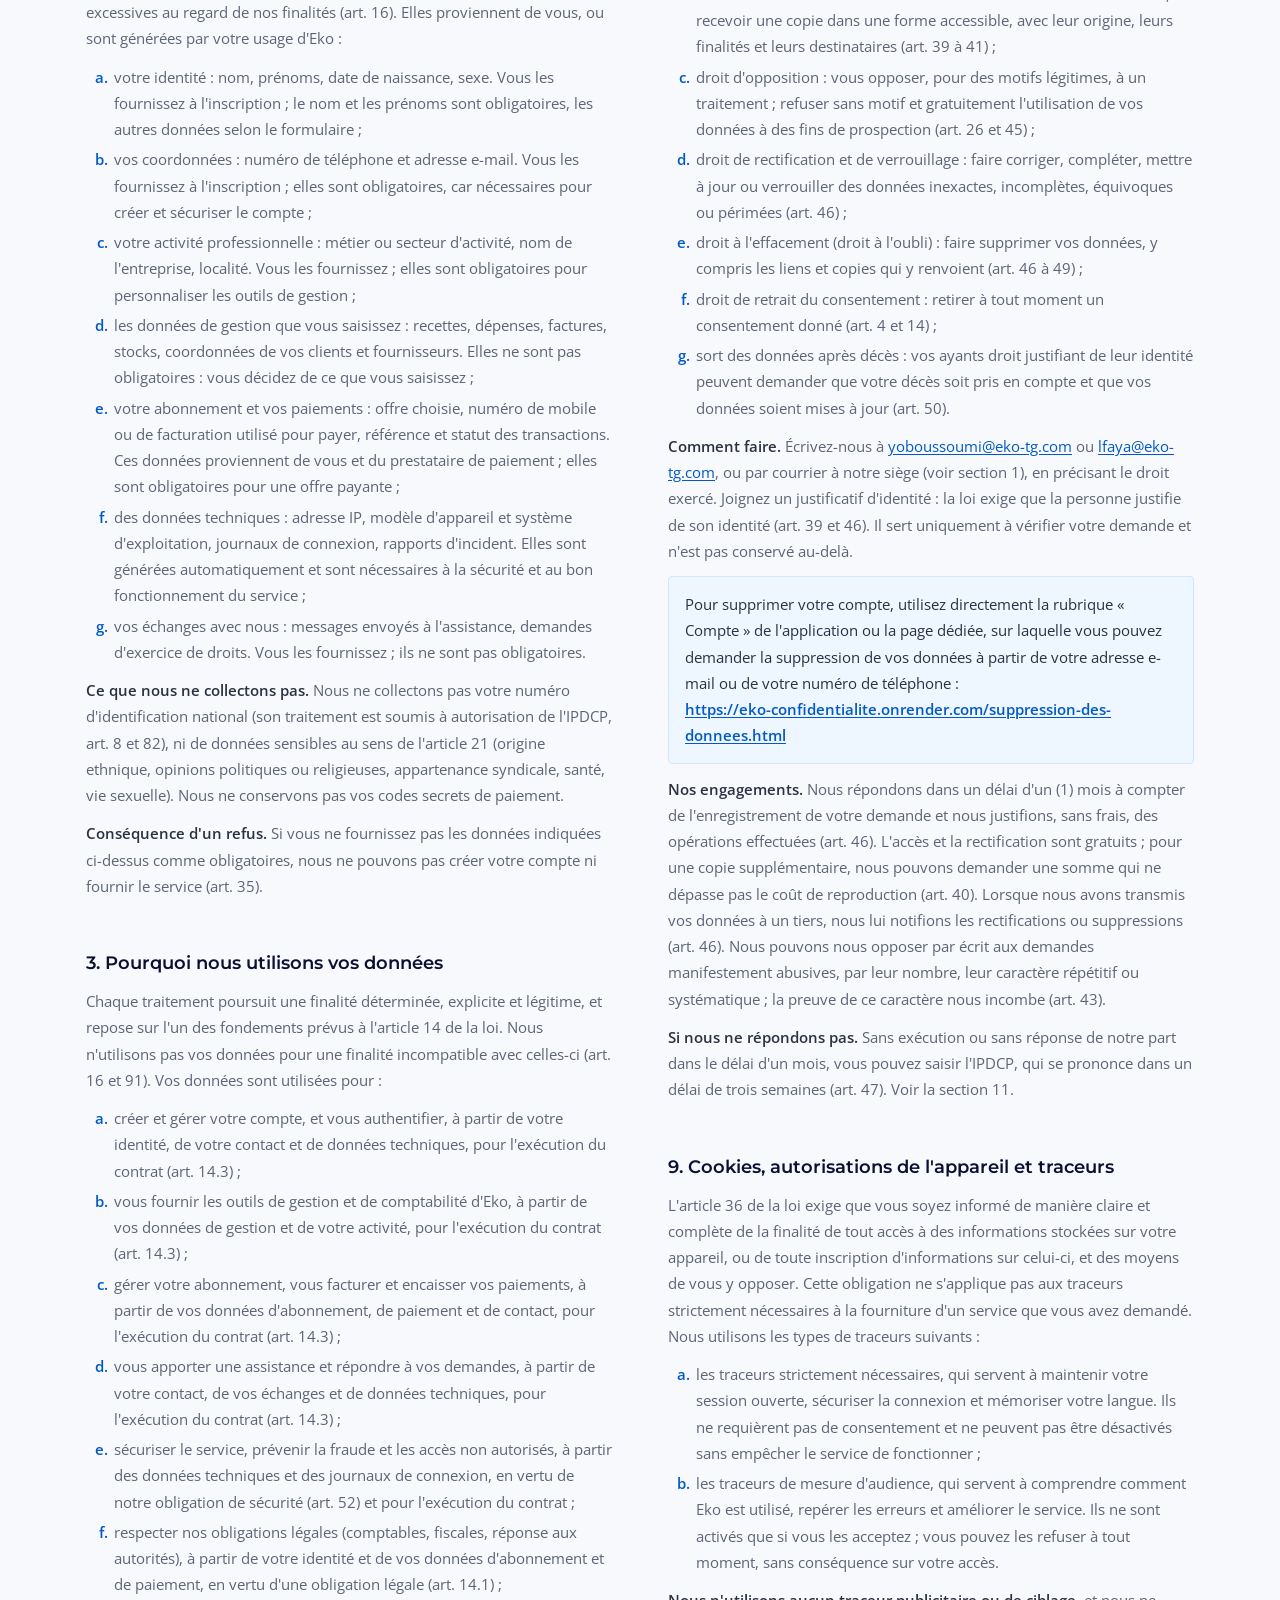
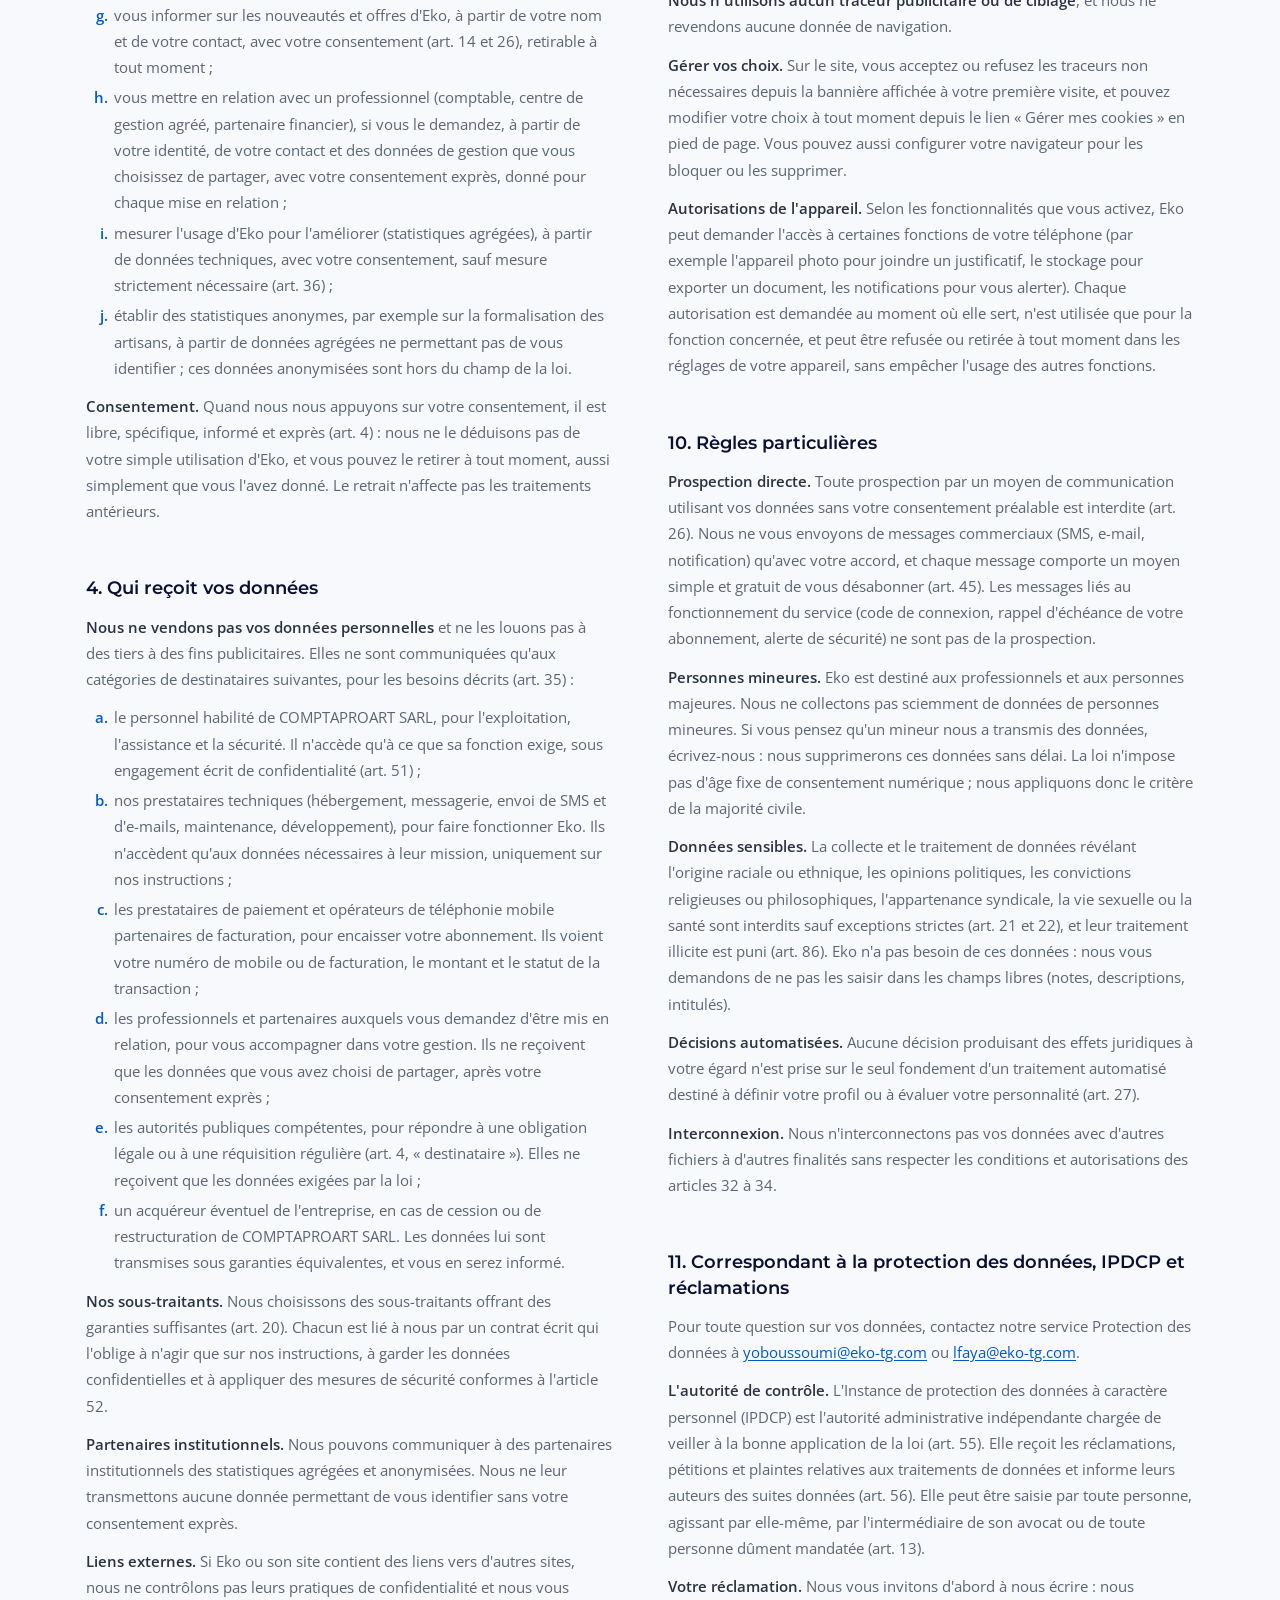
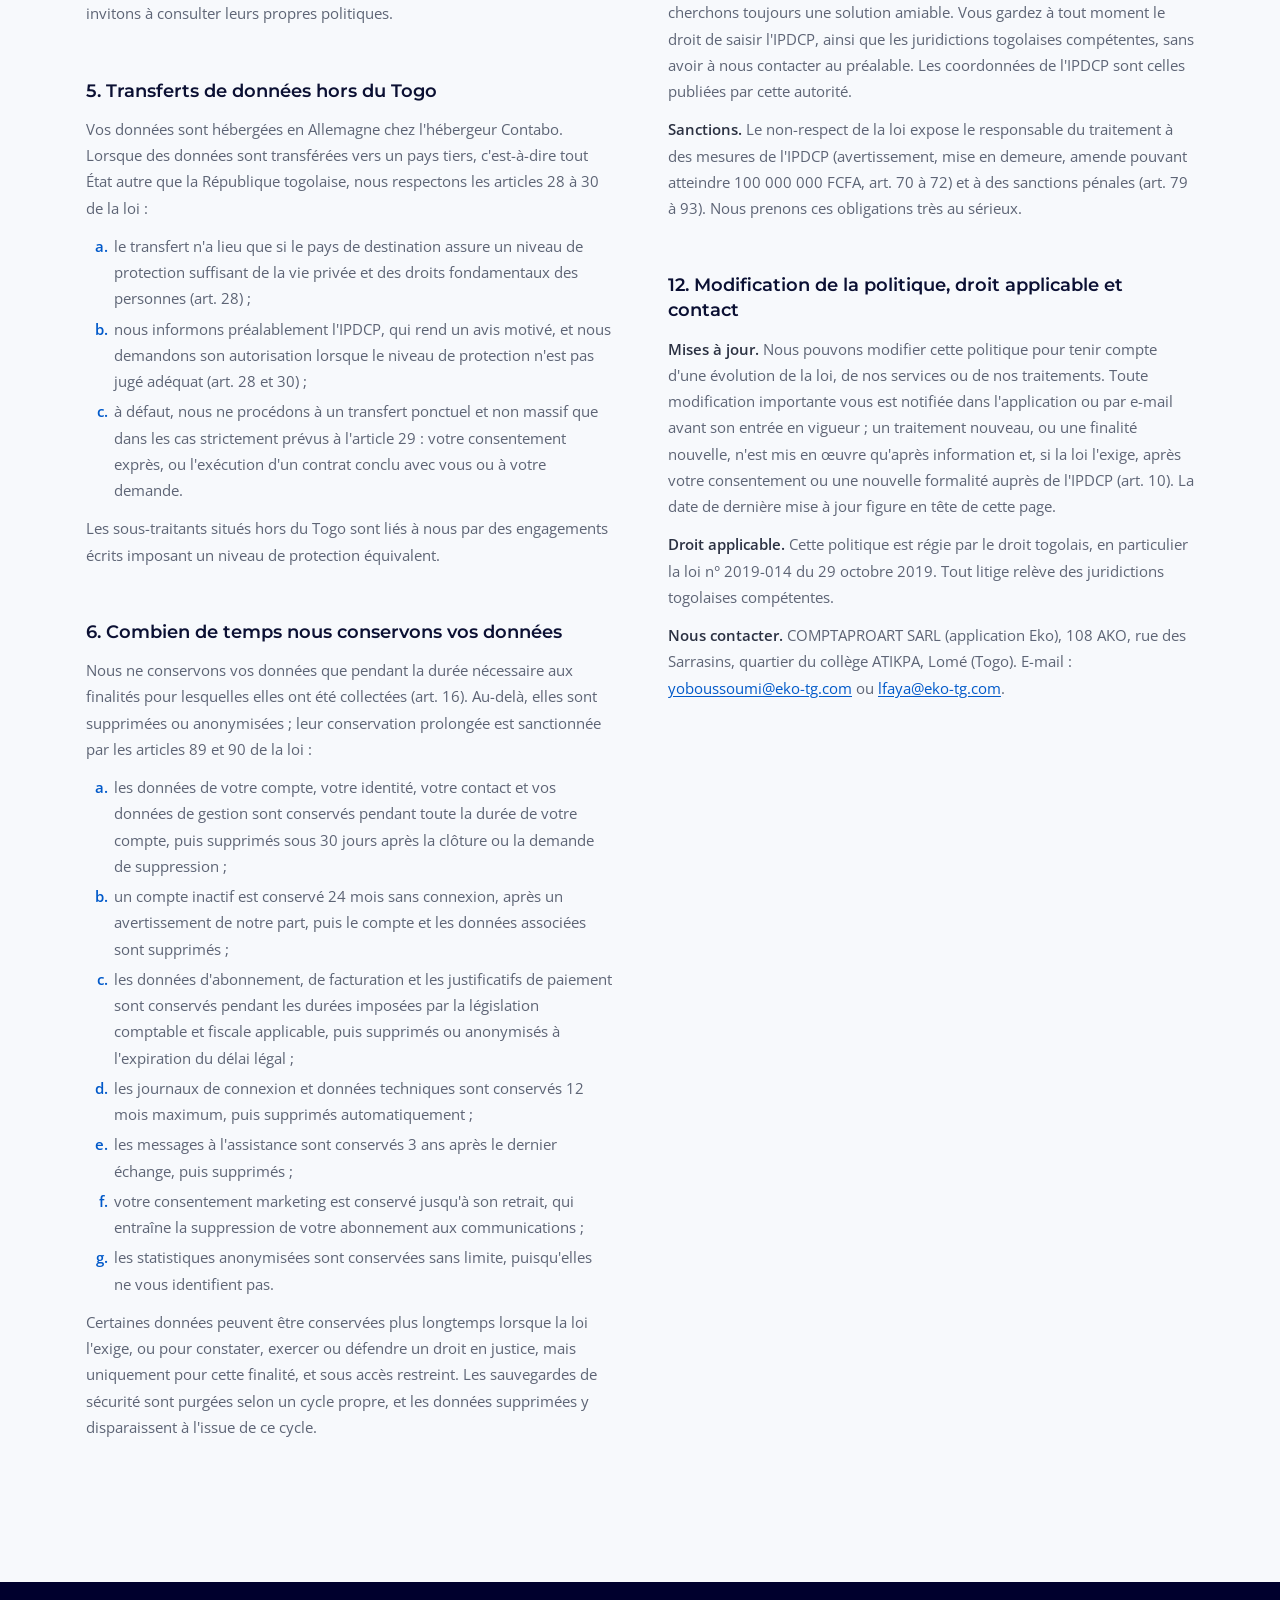
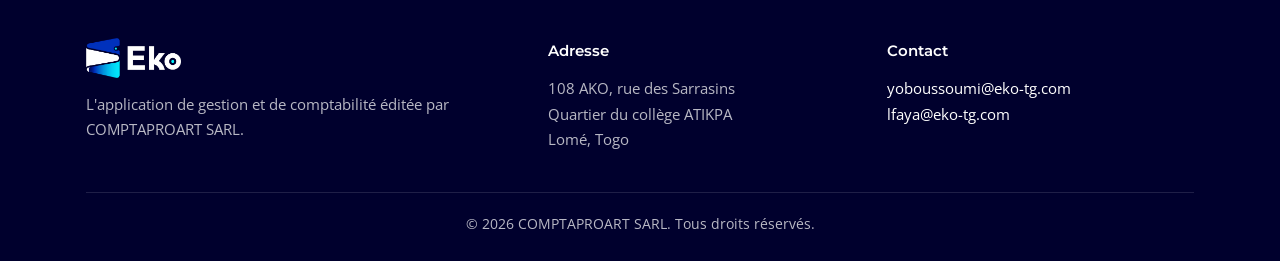
==== commit 8eec487c: "Retrait de la date de mise à jour" ====
--- a/index.html
+++ b/index.html
@@ -36,7 +36,6 @@
       <section class="introduction">
         <h2>Introduction</h2>
         <p>Eko, application éditée par COMPTAPROART SARL, traite vos données personnelles conformément à la loi togolaise n° 2019-014 du 29 octobre 2019 relative à la protection des données à caractère personnel. Cette politique de confidentialité vous explique quelles données nous traitons, pourquoi, pour combien de temps, avec qui, et comment exercer vos droits.</p>
-        <p class="maj">Dernière mise à jour : 10 octobre 2026</p>
       </section>
 
       <div class="sections">
